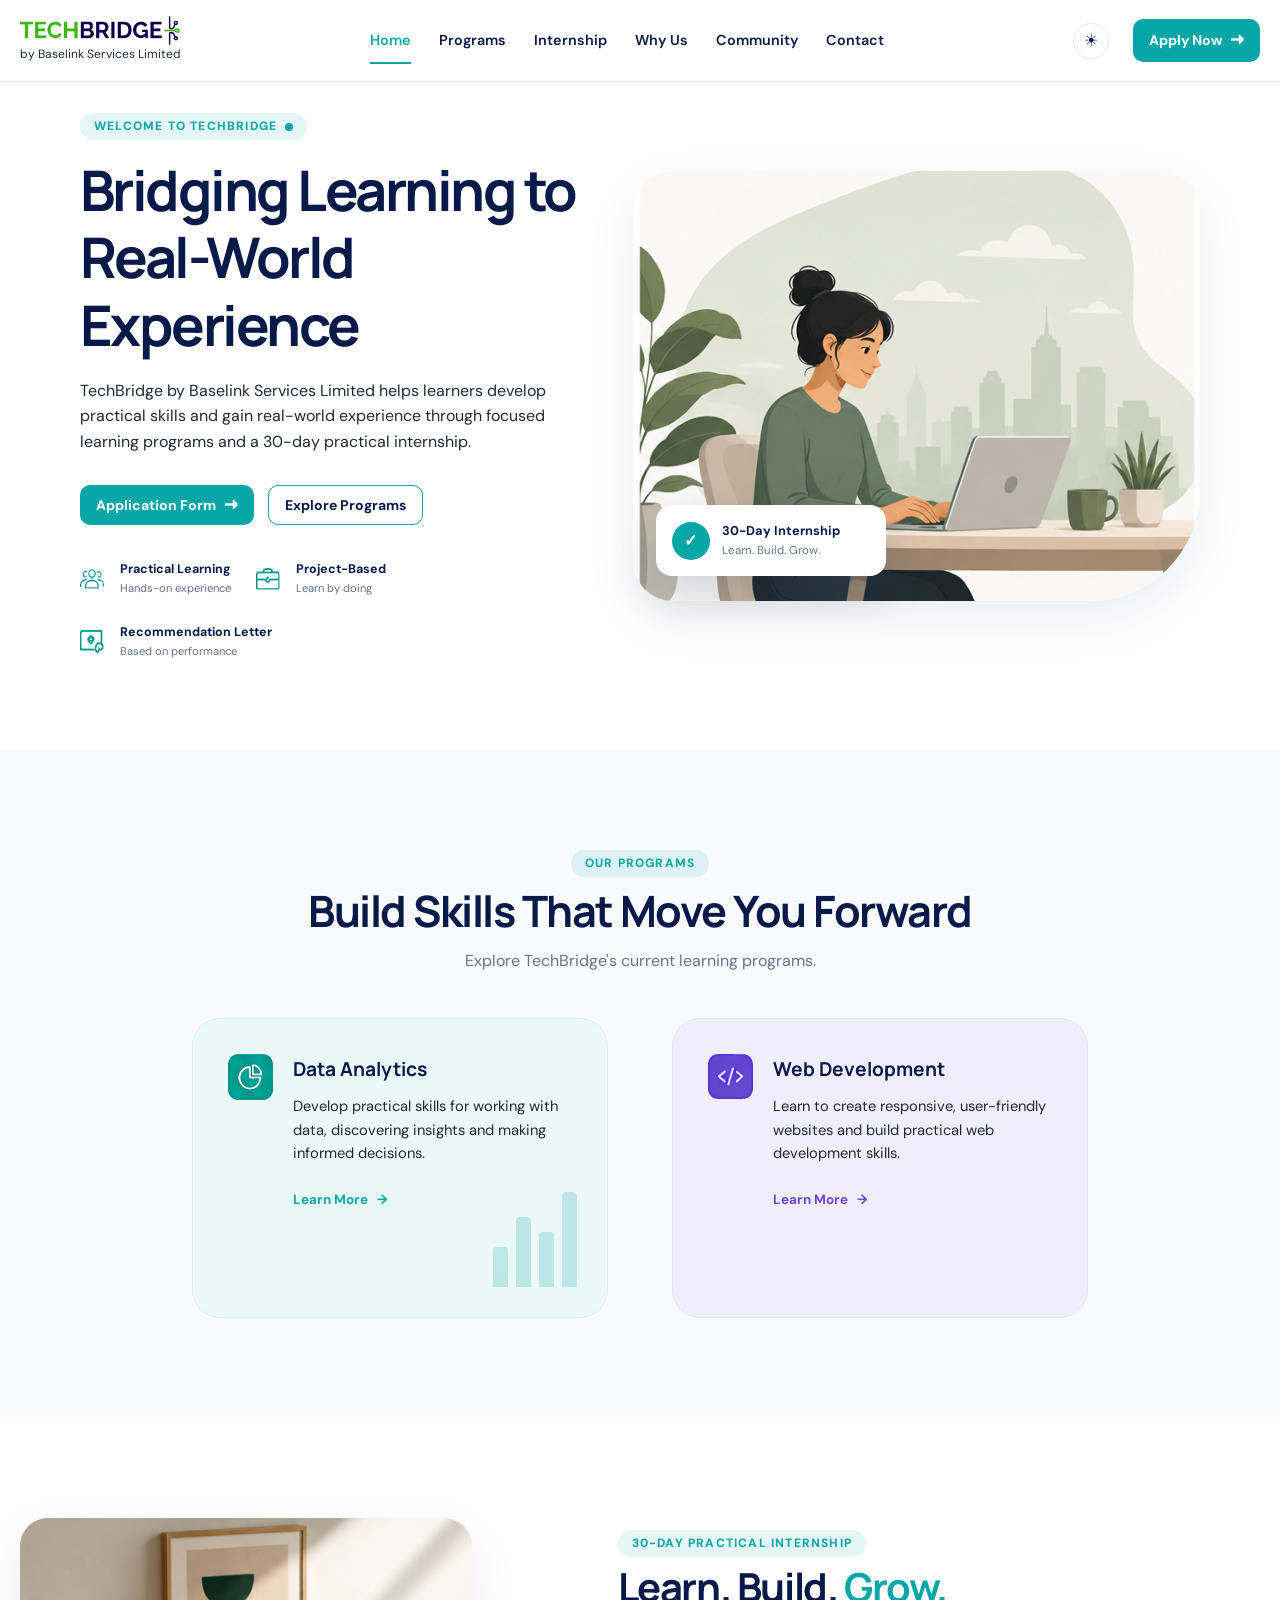
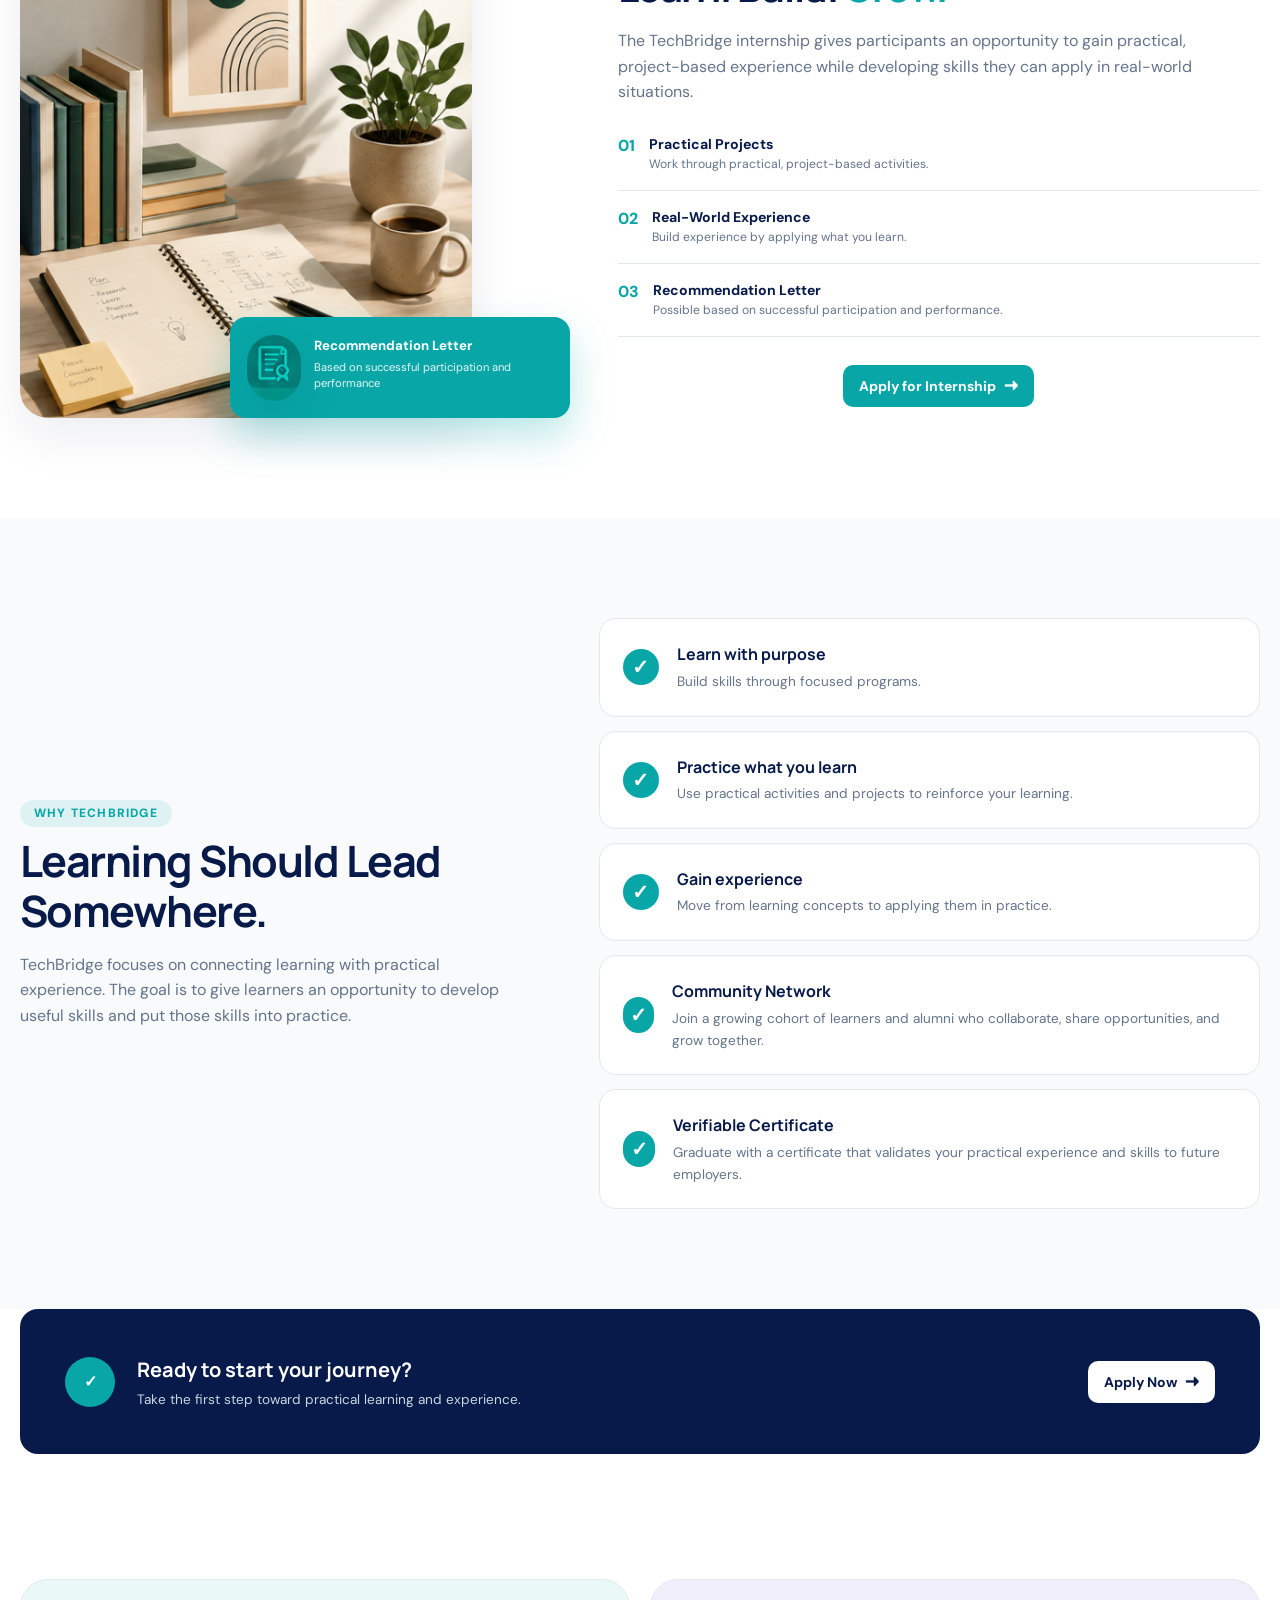
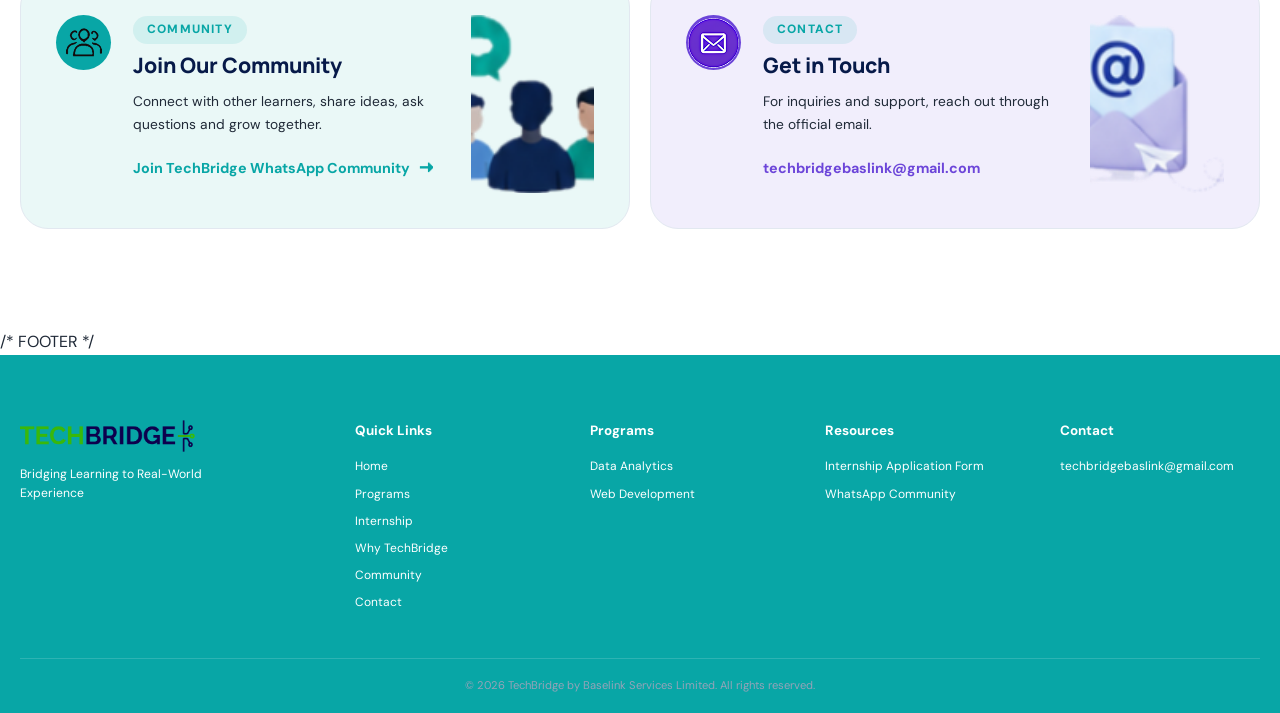
==== index.html @ 0b77ac6f "Commit files" ====
<!DOCTYPE html>
<html lang="en">
<head>
  <meta charset="UTF-8">
  <meta name="viewport" content="width=device-width, initial-scale=1.0" >
  <meta name="description" content="TechBridge - Bridging Learning to Real-World Experience">
  <title>TechBridge | Bridging Learning to Real-World Experience</title>
  <link rel="stylesheet" href="style.css">
</head>

<body>
  <div class="container">
         <!--  Header page-->
   <div class="header_container">
      <header class="header">
          <!-- Logo -->
          <a href="#home" class="brand_logo">
            <img
              src="./img/techbridge-logo.png"
              alt="TechBridge logo" class="logo"
            >
              <p>by Baselink Services Limited</p>
          </a>

          <!-- Desktop Navigation Link-->
          <nav class="desktop_nav">
            <a href="#home" class="active">
              Home
            </a>

            <a href="#programs">
              Programs
            </a>

            <a href="#internship">
              Internship
            </a>

            <a href="#why">
              Why Us
            </a>

            <a href="#community">
              Community
            </a>

            <a href="#contact">
              Contact
            </a>
          </nav>

          <!-- Actions -->
          <div class="nav_actions">
            <!-- Theme toggle -->
            <label
              for="theme_toggle"
              class="theme_switch"
              aria-label="Toggle dark mode"
            >
              <span class="sun">☀</span>
              <span class="moon">☾</span>
            </label>


            <!-- CTA BUTTON -->
            <a
      href="https://docs.google.com/forms/d/e/1FAIpQLScoEhKAAUHw0lB2lzI5oT4x_VPQNSY2XE8Hv71q0XZ7IS_3bA/viewform" 
              target="_blank" 
              rel="noopener noreferrer"
              class="cta_button"
          >
              Apply Now
              <span>&#x1F806;</span>
            </a>
          </div>

          <!-- Mobile Navigation -->
          <details class="mobile_menu">

            <summary>
              <img src="./img/menu-icon.png" alt="Menu" class="menu_icon">
            </summary>

            <nav>
              <a href="#home"> Home</a>
              <a href="#programs"> Programs </a>
              <a href="#internship"> Internship </a>
              <a href="#why">  Why Us </a>
              <a href="#community">  Community  </a>
              <a href="#contact"> Contact </a>
            </nav>
          </details>
        </div>
      </header>

    </div> 
    <main>
        <!-- Hero Section -->
      <section class="hero" id="home">
          <!-- Hero Content -->
          <div class="hero_content">
            <span class="tag">
              WELCOME TO TECHBRIDGE
              <i></i>
            </span>

            <h1> Bridging Learning to Real-World Experience</h1>

            <p class="hero_text">
              TechBridge by Baselink Services Limited helps learners
              develop practical skills and gain real-world experience
              through focused learning programs and a 30-day practical
              internship.
            </p>

            <div class="hero_buttons">
              
              <a 
                href="https://docs.google.com/forms/d/e/1FAIpQLScoEhKAAUHw0lB2lzI5oT4x_VPQNSY2XE8Hv71q0XZ7IS_3bA/viewform" target="_blank" rel="noopener noreferrer"
                class="cta_button hero_btn"
              >
                 Application Form
                <span> &#x1F806;</span>
              </a>


              <a
                href="#programs"
                class="btn_outline cta_button hero_btn"
              >
                Explore Programs
              </a>

            </div>

            <!-- Small Hero Features -->
            <div class="hero_features">
              <div class="mini_feature">
                <img src="./img/user-icon.png" alt="Users" class="feature_icon" />

                <div class="feature_content">
                  <strong>
                    Practical Learning
                  </strong>

                  <small>
                    Hands-on experience
                  </small>
                </div>

              </div>


              <div class="mini_feature">
                <img src="./img/expert-icon.png" alt="Project" class="feature_icon" />

                <div class="feature_content">
                  <strong>
                    Project-Based 
                  </strong>

                  <small>
                    Learn by doing
                  </small>
                </div>

              </div>


              <div class="mini_feature">
                <img src="./img/Recommendation-icon.png" alt="Recommendation" class="feature_icon" />

                <div class="feature_content">
                  <strong>
                    Recommendation Letter
                  </strong>

                  <small>
                    Based on performance
                  </small>
                </div>
              </div>
            </div>
          </div>


          <!-- Hero Image -->
          <div class="hero-visual">
            <img
              src="./img//Hero-illustration.png"
              alt="Learner working on a laptop"
            >

            <div class="floating-card">
              <span class="floating-icon">
                 &checkmark;
              </span>

              <div>
                <strong>
                  30-Day Internship
                </strong>

                <small>
                  Learn. Build. Grow.
                </small>
              </div>
            </div>
          </div>
      </section>

      <!-- Program Section -->
      <section
        class="programs section-light"
        id="programs"
      >
        <div class="container">
          <div class="section_heading centered">
            <span class="tag">OUR PROGRAMS</span>

            <h2> Build Skills That Move You Forward </h2>

            <p> Explore TechBridge's current learning programs. </p>
          </div>


          <div class="program_grid">
            <!-- Data Analytics -->
            <article class="program_card analytics_card">
              <div class="program_icon">
                <img src="./img/data-analytics-icon.png" alt="Data Analytics" >
              </div>

              <div class="program_content">
                <h3>Data Analytics </h3>

                <p>
                  Develop practical skills for working with data,
                  discovering insights and making informed decisions.
                </p>

                <a
                  href="#internship"
                  class="text_link"
                >
                  Learn More
                  <span>→</span>
                </a>
              </div>


              <div
                class="card_decoration bars"
                aria-hidden="true"
              >
                <span></span>
                <span></span>
                <span></span>
                <span></span>
              </div>

            </article>


            <!-- Web Development -->
            <article class="program_card web_card">

              <div class="program_icon">
                <img src="./img/web-developement-icon.png" alt="Web Developer" >
              </div>


              <div class="program_content">
                <h3> Web Development </h3>

                <p>
                  Learn to create responsive, user-friendly websites
                  and build practical web development skills.
                </p>

                <a
                  href="#internship"
                  class="text_link"
                >
                  Learn More
                  <span>→</span>
                </a>
              </div>
            </article>
          </div>
        </div>
      </section>

      <!-- Internship Section -->
      <section
        class="internship section"
        id="internship"
      >

        <div class="container internship_grid">

          <!-- Image -->
          <div class="internship_image">

            <img
              src="./img/Internship-img.png"
              alt="Learner studying and planning at a desk"
            >

            <!-- Recommendation Letter -->
            <div class="recommendation-badge">
              <div class="badge_icon">
                <img src="./img/recommendation-iimg.png" alt="icon" />
              </div>

              <div>
                <strong> Recommendation Letter </strong>

                <small>Based on successful participation and performance </small>
              </div>
            </div>
          </div>


          <!-- Content -->
          <div class="internship-content">
            <span class="tag">
              30-DAY PRACTICAL INTERNSHIP
            </span>

            <h2>
              Learn. Build.
              <span>Grow.</span>
            </h2>

            <p>
              The TechBridge internship gives participants an
              opportunity to gain practical, project-based experience
              while developing skills they can apply in real-world
              situations.
            </p>


            <!-- Benefits -->
            <div class="benefits">

              <div class="benefit">
                <span> 01</span>

                <div>
                  <strong> Practical Projects </strong>

                  <small>  Work through practical, project-based activities.</small>
                </div>
              </div>

              <div class="benefit">
                <span> 02</span>
                <div>
                  <strong> Real-World Experience</strong>
                  <small>Build experience by applying what you learn.</small>
                </div>
              </div>

              <div class="benefit">
                <span> 03</span>

                <div>
                  <strong> Recommendation Letter</strong>

                  <small>Possible based on successful participation and performance.</small>
                </div>
              </div>
            </div>

            <div class="internship_actions">
              <a
                href="https://docs.google.com/forms/d/e/1FAIpQLScoEhKAAUHw0lB2lzI5oT4x_VPQNSY2XE8Hv71q0XZ7IS_3bA/viewform" target="_blank" rel="noopener noreferrer"
                class="cta_button"
              >
                Apply for Internship
                <span>&#x1F806;</span>
              </a>
            </div>

          </div>

        </div>

      </section>

    <!--  WHY TECHBRIDGE -->
      <section
        class="why section-light"
        id="why"
      >
        <div class="container why_grid">
          <div>
            <span class="tag"> WHY TECHBRIDGE</span>

            <h2>  Learning Should Lead Somewhere.</h2>

            <p>
              TechBridge focuses on connecting learning with practical
              experience. The goal is to give learners an opportunity
              to develop useful skills and put those skills into practice.
            </p>
          </div>


          <div class="why_points">

            <div class="why_point">
              <span> &checkmark; </span>

              <div>
                <h3>   Learn with purpose</h3>
                <p> Build skills through focused programs. </p>
              </div>
            </div>

            <div class="why_point">
              <span> &checkmark; </span>
              <div>
                <h3> Practice what you learn </h3>
                <p> Use practical activities and projects to reinforce your learning. </p>
              </div>
            </div>

            <div class="why_point">
             <span> &checkmark; </span>
              <div>
                <h3> Gain experience</h3>
                <p> Move from learning concepts to applying them in practice. </p>
              </div>
            </div>

            <div class="why_point">
              <span> &checkmark; </span>
              <div>
                <h3> Community Network</h3>
                <p> Join a growing cohort of learners and alumni who collaborate, share opportunities, and grow together. </p>
              </div>
            </div>

            <div class="why_point">
              <span> &checkmark; </span>
              <div>
                <h3> Verifiable Certificate</h3>
                <p> Graduate with a certificate that validates your practical experience and skills to future employers. </p>
              </div>
            </div>
          </div>
        </div>
      </section>


          <!--  APPLICATION CTA -->
      <section class="cta_section">
        <div class="container cta_box">
          <div class="cta_icon"> &checkmark; </div>

          <div class="cta_copy">
            <h2> Ready to start your journey? </h2>

            <p> Take the first step toward practical learning  and experience. </p>
          </div>

          <a
            href="https://docs.google.com/forms/d/e/1FAIpQLScoEhKAAUHw0lB2lzI5oT4x_VPQNSY2XE8Hv71q0XZ7IS_3bA/viewform" target="_blank" rel="noopener noreferrer"
            class="btn_white cta_button"
          >
            Apply Now
            <span>&#x1F806;</span>
          </a>
        </div>
      </section>



     <!--  COMMUNITY + CONTACT -->

      <section
        class="contact_section section"
        id="community"
      >
        <div class="container contact_grid">
          <!-- Community -->
          <article class="info_card community_card">

            <div class="info_icon"> 
              <img src="./img//user-icon.png" alt="User">
            </div>

            <div>
              <span class="tag">  COMMUNITY</span>

              <h2> Join Our Community</h2>

              <p> Connect with other learners, share ideas, ask questions and grow together.  </p>

              <a
                href="https://chat.whatsapp.com/FqpBvYS4oaK32cXDxc8JIS?utm_source=chatgpt.com"
                target="_blank" rel="noopener noreferrer" 
                class="text_link"
              >
                Join TechBridge WhatsApp Community
                <span>&#x1F806;</span>
              </a>
            </div>

            <img src="./img/contact-illustration.png" alt="Illustration">
          </article>


          <!-- Contact -->
          <article
            class="info_card email_card"
            id="contact"
          >
            <div class="info_icon">
              <img src="./img/mail-icon.png" alt="Mail">
            </div>

            <div>
              <span class="tag">  CONTACT </span>

              <h2>Get in Touch</h2>

              <p> For inquiries and support, reach out through the official email. </p>

              <a
                href="mailto:techbridgebaslink@gmail.com"
                class="email_link"
              >
                techbridgebaslink@gmail.com
              </a>
            </div>

           <img src="./img/email-illustration.png" alt="Illustration">
          </article>
        </div>
      </section>
    </main>


    
       /*  FOOTER */
   

    <footer class="footer">

      <div class="container footer-grid">

        <!-- Brand -->
        <div class="footer-brand">
          <img
            src=".//img//techbridge-logo.png"
            alt="TechBridge logo"
          >

          <p>  Bridging Learning to Real-World Experience</p>

        </div>

        <!-- Quick Links -->
        <div class="footer-column">

          <h3>  Quick Links </h3>

          <a href="#home"> Home </a>
          <a href="#programs">  Programs </a>
          <a href="#internship">  Internship </a>
          <a href="#why"> Why TechBridge</a>
          <a href="#community">   Community </a>
          <a href="#contact"> Contact </a>
        </div>


        <!-- Programs -->
        <div class="footer-column">
          <h3>  Programs</h3>
          <a href="#programs">  Data Analytics</a>
          <a href="#programs">  Web Development  </a>
        </div>


        <!-- Resources -->
        <div class="footer-column">
          <h3> Resources </h3>

         
          <a 
            href="https://docs.google.com/forms/d/e/1FAIpQLScoEhKAAUHw0lB2lzI5oT4x_VPQNSY2XE8Hv71q0XZ7IS_3bA/viewform" target="_blank" rel="noopener noreferrer"
          >
            Internship Application Form
          </a>

          <a 
            href="https://chat.whatsapp.com/FqpBvYS4oaK32cXDxc8JIS?utm_source=chatgpt.com" target="_blank" rel="noopener noreferrer"
          >
            WhatsApp Community
          </a>

        </div>


        <!-- Contact -->
        <div class="footer-column">
          <h3>Contact </h3>

          <a href="mailto:techbridgebaslink@gmail.com">  techbridgebaslink@gmail.com</a>
        </div>

      </div>

      <div class="container footer-bottom">
        <p>
          © 2026 TechBridge by Baselink Services Limited.
          All rights reserved.
        </p>
      </div>
    </footer>
  </div>

</body>
</html>
---- style.css ----
@import url(
  'https://fonts.googleapis.com/css2?family=DM+Sans:wght@400;500;600;700&family=Manrope:wght@600;700;800&display=swap'
);

/* LIGHT MODE VARIABLES */
:root {

  /* Brand */
  --primary: #08A6A6;
  --primary-hover: #078F8F;
  --secondary: #6C45D9;


  /* Background */
  --bg: #FFFFFF;
  --bg-soft: #F8FAFC;

  --surface: #FFFFFF;
  --surface-2: #F1F5F9;


  /* Text */
  --text: #071A49;
  --text-2: #1F2937;
  --muted: #64748B;


  /* Border */
  --border: #E2E8F0;


  /* Program cards */
  --data-bg: #EAF8F7;
  --web-bg: #F1EEFC;


  /* Dark sections */
  --dark: #071A49;
  --dark-2: #020B21;


  /* Other */
  --white: #FFFFFF;

  --shadow:
    0 18px 50px rgba(7, 26, 73, 0.08);

  --radius-lg: 28px;
  --radius-md: 18px;
  --radius-sm: 10px;

  --container: 85rem;

  --transition: 220ms ease-in-out;
}


/* DARK MODE VARIABLES */
#theme-toggle:checked ~ .container {
  --bg: #06122F;
  --bg-soft: #081A3D;

  --surface: #0D234B;
  --surface-2: #122C5A;


  --text: #F8FAFC;
  --text-2: #CBD5E1;
  --muted: #94A3B8;


  --border: #1E3A5F;


  --data-bg: #0B3538;
  --web-bg: #2A2148;


  --dark: #020B21;
  --dark-2: #010718;


  --shadow:
    0 18px 50px rgba(0, 0, 0, 0.25);
}



/* General Style */
* {
  box-sizing: border-box;
  margin: 0;
  padding: 0;
}

html {
  scroll-behavior: smooth;
}

body {
  font-family: 'DM Sans', sans-serif;
  background: var(--bg);
  color: var(--text-2);
  line-height: 1.6;
  overflow-x: hidden;
}


a {
  color: inherit;
  text-decoration: none;
}


img {
  display: block;
  max-width: 100%;
  height: auto;
  object-fit: cover;
}


.theme-toggle {
  position: absolute;
  opacity: 0;
  pointer-events: none;
}

.container {
  width: min(100% - 40px, var(--container));
  margin-inline: auto;
}

.section {
    padding: 6.25rem 0;
}


.section-light {
    padding: 6.25rem 0;
    background: var(--bg-soft);
}


/* Header Style */
.header_container {
  width: 100%;
  position: fixed;
  top: 0;
  left: 0;
  background: var(--bg);
  z-index: 1000;
    border-bottom: 1px solid var(--border);
}

.header {
    display: flex;
    align-items: center;
    justify-content: space-between; 
    width: min(100% - 40px, var(--container));
    margin: 0 auto;
}

.brand_logo {
  flex-shrink: 0;
}

.brand_logo p {
    color: var(--color-text-secondary);
    font-size: 0.75rem;
}

.brand_logo img {
  width: 160px;
  height: auto;
}

/* Navigation Style */
.desktop_nav {
  display: flex;
  align-items: center;
  justify-content: center;
  gap: 1.75rem;
}

.desktop_nav a {
  position: relative;
  color: var(--text);
  font-size: 0.9rem;
  font-weight: 600;
  padding: 29px 0;
  transition: color var(--transition);
}

.desktop_nav a:hover,
.desktop_nav a.active {
  color: var(--primary);
}

.desktop_nav a.active::after {
  content: '';
  position: absolute;
  bottom: 17px;
  left: 0;
  width: 100%;
  height: 2px;
  background: var(--primary);
}

/* CTA Style */
.nav_actions {
  display: flex;
  align-items: center;
  gap: 1.5rem;
}

.theme_switch {
  width: 2.25rem;
  height: 2.25rem;
  border: 1px solid var(--border);
  border-radius: 50%;
  display: grid;
  place-items: center;
  cursor: pointer;
  color: var(--text);
  background: var(--surface);
  transition: all var(--transition);
}

.theme_switch:hover {
  border-color: var(--primary);
  color: var(--primary);
}

.theme_switch .moon {
  display: none;
}

#theme_toggle:checked ~ .container
.theme_switch .sun {
  display: none;
}

#theme_toggle:checked ~ .container
.theme_switch .moon {
  display: inline;
}

/* CTA Button Style */
.cta_button {
    background: var(--primary);
    color: var(--white);
    padding: 0.625rem 1rem;  
    border-radius: var(--radius-sm);
    font-weight: 700;
    font-size: 0.875rem;
    text-decoration: none;
    display: inline-flex;
    align-items: center;
    gap: 0.5rem;
    transition: background-color var(--transition);
}

.cta_button:hover {
    background-color: var(--primary-hover);
}


/* Mobile Navigation style */

.mobile_menu {
  display: none;
  margin-left: auto;
}

.mobile_menu summary {
  list-style: none;
  cursor: pointer;
}

.mobile_menu summary::-webkit-details-marker {
  display: none;
}

.mobile_menu nav {
  position: absolute;
  right: 0;
  top: 4.25rem;
  width:80%;
  padding: 0.875rem;
  text-align: center;
  border: 1px solid var(--border);
  border-radius: 0.875rem;
  background: var(--surface);
  box-shadow: var(--shadow);
}

.mobile_menu nav a {
  display: block;
  padding: 0.325rem;
  color: var(--text);
  font-weight: 600;
  border-radius: var(--radius-sm);
}

.mobile_menu nav a:hover {
  background: var(--bg-soft);
  color: var(--primary);
}


/* Hero Page Style */
.hero {
  position: relative;
  overflow: hidden;
  padding: 7rem 5rem 5.5rem;
  background: var(--bg);
  display: grid;
  grid-template-columns: 0.95fr 1.05fr;
  align-items: center;
  gap: 40px;
}


.tag {
  display: inline-flex;
  align-items: center;
  gap: 0.5rem;
  color: var(--primary);
  font-size: 0.75rem;
  font-weight: 800;
  letter-spacing: 0.1em;
  background-color:rgba(8, 166, 166, 0.104);
  color: var(--primary);
  padding: 0.25rem 0.875rem;
  border-radius: var(--radius-lg);
}

.tag i {
  width: 0.5rem;
  height: 0.5rem;
  border-radius: 50%;
  background: var(--primary);
}

.hero h1 {
  max-width: 40rem;
  margin: 1rem 0 1.25rem;
  font-family: 'Manrope', sans-serif;
  color: var(--text);
  font-size: 3.5rem;
  line-height: 1.2;
  letter-spacing: -0.045em;
}

.hero_text {
  max-width: 35.75rem;
  color: var(--text-2);
  font-size: 1rem;
}

.hero_buttons {
  display: flex;
  flex-wrap: wrap;
  gap: 0.875rem;
  margin-top: 1.875rem;
}

.hero_btn {
   padding: 0.5rem 1rem;  
}

.btn_outline {
  background: transparent;
  color: var(--text);
  border: 1.6px solid var(--primary);
  transition: all var(--transition);
}


.btn_outline:hover {
  background: var(--primary);
  color: #FFFFFF;
}


/* Hero mini features */
.hero_features {
  display: flex;
  flex-wrap: wrap;
  gap: 25px;
  margin-top: 35px;
}

.mini_feature {
  display: flex;
  align-items: center;
  gap: 1rem;
}

.feature_content {
  display: flex;
  flex-direction: column;
}

.feature_icon {
  width: 24px;
}

.mini_feature strong {
  color: var(--text);
  font-size: 0.78rem;

}

.mini_feature small {
  color: var(--muted);
  font-size: 0.7rem;
}


.hero-visual {
  position: relative;
  min-height: 500px;
  display: grid;
  place-items: center;
}


.hero-visual > img {
  position: relative;
  z-index: 2;
  width: min(100%, 590px);
  height: 430px;
  object-fit: cover;
  object-position: center;
  border-radius: 40px 40px 110px 40px;
  box-shadow: var(--shadow);
}


.floating-card {
  position: absolute;
  z-index: 3;
  left: 4%;
  bottom: 12%;
  display: flex;
  align-items: center;
  gap: 0.75rem;
  width: 230px;
  padding: 1rem;
  border-radius: 1rem;
  background: var(--surface);
  box-shadow: 0 18px 45px rgba(7, 26, 73, 0.16);
}


.floating-icon {
  width: 38px;
  height: 38px;
  border-radius: 50%;
  display: grid;
  place-items: center;
  background: var(--primary);
  color: white;
  font-weight: 800;
}


.floating-card strong,
.floating-card small {
  display: block;
}


.floating-card strong {
  color: var(--text);
  font-size: 0.8rem;
}


.floating-card small {
  color: var(--muted);
  font-size: 0.72rem;
}

/* Sections Style */
.section_heading {
  margin-bottom: 45px;
}

.centered {
  text-align: center;
}

.section_heading h2,
.why h2 {
  margin-top: 9px;
  font-family: 'Manrope', sans-serif;
  color: var(--text);
  font-size: clamp(2rem, 4vw, 2.7rem);
  line-height: 1.15;
  letter-spacing: -0.035em;
}

.section_heading p {
  max-width: 560px;
  margin: 0.75rem auto 0;
  color: var(--muted);
}


/* Program section style */
.program_grid {
  display: grid;
  grid-template-columns: repeat(2, 1fr);
  gap: 4rem;
  max-width: 56rem;
  margin: 0 auto;
}


.program_card {
  position: relative;
  min-height: 300px;
  overflow: hidden;
  display: flex;
  gap: 1.25rem;
  padding: 2.2rem;
  border-radius: var(--radius-lg);
  border: 1px solid var(--border);
  transition:
    transform var(--transition),
    box-shadow var(--transition);
}

.program_card:hover {
  transform: translateY(-5px);
  box-shadow: var(--shadow);
}

.analytics_card {
  background: var(--data-bg);
}

.web_card {
  background: var(--web-bg);
}

.program_icon img{
  width: 60px;
  height: fit-content;
}

.program_content {
  position: relative;
  z-index: 2;
}

.program_content h3 {
  color: var(--text);
  font-family: 'Manrope', sans-serif;
  font-size: 1.2rem;
  font-weight: 700;
}

.program_content p {
  max-width: 370px;
  margin: 0.625rem 0 1.25rem;
  color: var(--text-2);
  font-size: 0.92rem;
}

/* Text links */
.text_link {
  color: var(--primary);
  font-weight: 700;
  font-size: 0.84rem;
}

.web_card .text_link {
  color: var(--secondary);
}

.text_link span {
  margin-left: 6px;
  transition: margin var(--transition);
}

.text_link:hover span {
  margin-left: 0.625rem;
}


.card_decoration {
  position: absolute;
  right: 1.875rem;
  bottom: 1.875rem;
  display: flex;
  align-items: end;
  gap: 0.5rem;
  opacity: 0.2;
}


.card_decoration span {
  width: 15px;
  border-radius: 4px 4px 0 0;
  background: var(--primary);
}

.card_decoration span:nth-child(1) {
  height: 40px;
}

.card_decoration span:nth-child(2) {
  height: 70px;
}

.card_decoration span:nth-child(3) {
  height: 55px;
}

.card_decoration span:nth-child(4) {
  height: 95px;
}

/* INTERNSHIP SECTION STYLE */
.internship_grid {
  display: grid;
  grid-template-columns: 0.9fr 1.1fr;
  align-items: center;
  gap: 4.5rem;
}

.internship_image {
  position: relative;
}


.internship_image img {
  width: 86%;
  height: 500px;
  object-fit: cover;
  border-radius: var(--radius-lg);
  box-shadow: var(--shadow);
}


/* Recommendation badge */

.recommendation-badge {
  position: absolute;
  right: -1.5rem;
  bottom: 0;
  width:  min(340px, 90%);
  display: flex;
  gap: 0.8rem;
  padding: 1.1rem;
  border-radius: 1rem;
  background: var(--primary);
  color: white;
  box-shadow:0 18px 40px rgba(8, 166, 166, 0.28);
}


.badge_icon img{
  width: 60px;
  height: auto;
}


.recommendation-badge strong,
.recommendation-badge small {
  display: block;
}


.recommendation-badge strong {
  font-size: 0.83rem;
}


.recommendation-badge small {
  margin-top: 3px;
  font-size: 0.7rem;
  line-height: 1.45;
  opacity: 0.9;
}


/* Internship content */

.internship-content h2 {
  margin-top: 0.5rem;
  font-family: 'Manrope', sans-serif;
  color: var(--text);
  font-size:2.5rem;
  line-height: 1.12;
  letter-spacing: -0.035em;
}

.internship-content h2 span {
  color: var(--primary);
}


.internship-content  p {
  max-width: 610px;
  margin: 18px 0 28px;
  color: var(--muted);
}


/* Benefits */
.benefits {
  display: grid;
  gap: 15px;
}

.benefit {
  display: flex;
  gap: 14px;
  padding-bottom: 15px;
  border-bottom: 1px solid var(--border);
}

.benefit span {
  color: var(--primary);
  font-size: 1rem;
  font-weight: 800;
}

.benefit strong,
.benefit small {
  display: block;
}

.benefit strong {
  color: var(--text);
  font-size: 0.88rem;
}

.benefit small {
  color: var(--muted);
  font-size: 0.76rem;
}

.internship_actions {
  display: flex;
  flex-wrap: wrap;
  justify-content: center;
  gap: 22px;
  margin-top: 28px;
}



   /* WHY TECHBRIDGE STYLE */

.why_grid {
  display: grid;
  grid-template-columns: 0.85fr 1.15fr;
  gap: 5.625rem;
  align-items: center;
}

.why h2 {
  margin-bottom: 1rem;
}

.why  .container 
div:first-child p {
  max-width: 530px;
  color: var(--muted);
}

.why_points {
  display: grid;
  gap: 14px;
}

.why_point {
  display: flex;
  align-items: center;
  gap: 18px;
  padding: 23px;
  border: 1px solid var(--border);
  border-radius: 17px;
  background: var(--surface);
}

.why_point  span {
  background-color: var(--primary);
  color: var(--white);
  font-weight: 800;
  font-size: 1.25rem;
  height: 2.25rem;
  width: 2.25rem;
  display: flex;
  align-items: center;
  justify-content: center;
  border-radius:var(--radius-lg);
}

.why_point h3 {
  color: var(--text);
  font-family: 'Manrope', sans-serif;
  font-size: 1rem;
}

.why_point p {
  margin-top: 3px;
  color: var(--muted);
  font-size: 0.85rem;
}



/*  APPLICATION  CTA */
.cta_section {
  padding:
    0 0 25px;
}

.cta_box {
  position: relative;
  overflow: hidden;
  min-height: 145px;
  display: flex;
  align-items: center;
  gap: 22px;
  padding: 30px 45px;
  border-radius: 18px;
  background: var(--dark);
  color: var(--white);
}

.cta_icon {
  flex:  0 0 50px;
  width: 50px;
  height: 50px;
  display: grid;
  place-items: center;
  border-radius: 50%;
  background: var(--primary);
  font-weight: 800;
}

.cta_copy {
  flex: 1;
}

.cta_copy h2 {
  color: white;
  font-family: 'Manrope', sans-serif;
  font-size: 1.25rem;
}


.cta_copy p {
  margin-top: 3px;
  color: #CBD5E1;
  font-size: 0.85rem;
}

 .btn_white {
  background: #FFFFFF ;
  color: var(--dark);
}

.btn_white:hover {
  background-color: var(--bg-soft);
}



/*    COMMUNITY + CONTACT style */

.contact_grid {
  display: grid;
  grid-template-columns: repeat(2, 1fr);
  gap: 20px;
}

.info_card {
  min-height: 250px;
  display: flex;
  gap: 22px;
  padding: 35px;
  border-radius: var(--radius-lg);
  border: 1px solid var(--border);
}

.community_card {
  background: var(--data-bg);
}

.email_card {
  background: var(--web-bg);
}

.info_icon {
  flex: 0 0 55px;
  width: 55px;
  height: 55px;
  display: grid;
  place-items: center;
  border-radius: 50%;
  background: var(--primary);
  font-size: 1.25rem;
}

.community_card  .info_icon img {
  filter: invert(70%) brightness(10%);
}

.email_card .info_icon {
  background: var(--secondary);
}

.info_card h2 {
  margin-top: 4px;
  font-family: 'Manrope', sans-serif;
  color: var(--text);
  font-size: 1.325rem;
  font-weight: 800;
}

.info_card p {
  max-width: 430px;
  margin: 9px 0 20px;
  color: var(--text-2);
  font-size: 0.86rem;
}
.info_card .text_link {
  font-size: 0.895rem;
}

.email_link {
  color: var(--secondary);
  font-weight: 700;
  font-size: 0.895rem;
  word-break: break-word;
}



  /*  FOOTER */
.footer {
  padding-top: 65px;
  background: var(--primary);
  color: var(--white);
}

.footer-grid {
  display: grid;
  grid-template-columns: 1.5fr repeat(4, 1fr);
  gap: 35px;
  padding-bottom: 45px;
}


.footer-brand img {
  width: 175px;
  margin-bottom: 13px;
}

.footer-brand p {
  max-width: 230px;
  font-size: 0.76rem;
}

.footer-column {
  display: flex;
  flex-direction: column;
  align-items: flex-start;
  gap: 8px;
}

.footer-column h3 {
  margin-bottom: 8px;
  font-size: 0.84rem;
}

.footer-column a {
  font-size: 0.75rem;
  transition:  color var(--transition);
}


.footer-column a:hover {
  color: var(--text-2);
}

.footer-bottom {
  padding: 18px 0;
  border-top:
    1px solid
    rgba(255, 255, 255, 0.15);
  text-align: center;
}

.footer-bottom p {
  color: #94A3B8;
  font-size: 0.7rem;
}


/* Tablet view */
@media (max-width: 1050px) {
  .desktop-nav {
    gap: 16px;
  }


  .desktop-nav a {
    font-size: 0.82rem;
  }

  .hero-grid {

    grid-template-columns:
      1fr 1fr;
    gap: 20px;
  }


  .hero h1 {
    font-size: clamp(
        2.6rem,
        5vw,
        3.6rem
      );
  }


  .hero-visual > img {
    height: 390px;
  }


  .internship-grid {
    gap: 45px;
  }


  .footer-grid {
    grid-template-columns:
      1.4fr repeat(2, 1fr);
  }
}



  /*  MOBILE / SMALL TABLET */

@media (max-width: 800px) {

  .container {
    width:
      min(
        100% - 30px,
        var(--container)
      );
  }


  /* Hide desktop navigation */
  .desktop-nav,
  .nav-actions .nav-apply {
    display: none;
  }


  .mobile-menu {
    display: block;
  }


  .nav-actions {
    margin-left: auto;
  }


  .nav {
    min-height: 70px;
  }


  .brand img {
    width: 150px;
  }


  /* Hero */

  .hero {
    padding:
      55px 0 65px;
  }


  .hero-grid,
  .internship-grid,
  .why-grid {
    grid-template-columns: 1fr;
  }


  .hero-content {
    text-align: center;
  }


  .hero-text {
    margin-inline: auto;
  }


  .hero-buttons,
  .hero-features {
    justify-content: center;
  }


  .hero-visual {
    min-height: 400px;
    margin-top: 10px;
  }


  .hero-visual > img {
    width: 92%;
    height: 350px;
  }


  .floating-card {
    left: 3%;
    bottom: 5%;
  }


  /* Cards */

  .program-grid,
  .contact-grid {
    grid-template-columns: 1fr;
  }


  /* Internship */
  .internship-grid {
    gap: 45px;
  }


  .internship-image {
    max-width: 650px;
    margin-inline: auto;
    width: 100%;
  }


  .internship-image  img {
    height: 430px;
  }


  /* Why */
  .why-grid {
    gap: 45px;
  }

  /* CTA */
  .cta-box {
    padding: 28px;
    flex-wrap: wrap;
  }


  .cta-copy {
    flex-basis:
      calc(100% - 75px);
  }


  .cta-box .btn {
    margin-left: 72px;
  }

  .paper-plane {
    display: none;
  }

  /* Footer */
  .footer-grid {
    grid-template-columns: repeat(2, 1fr);
  }

  .footer-brand {
    grid-column:1 / -1;
  }

}



   /* SMALL PHONES */
@media (max-width: 520px) {
  .section,
  .section-light {
    padding: 70px 0;
  }


  .hero h1 {
    font-size: 2.45rem;
  }


  .hero-buttons {
    flex-direction: column;
  }


  .hero-buttons .btn {
    width: 100%;
  }


  .hero-features {
    align-items: flex-start;
    flex-direction: column;
    width: fit-content;
    margin-inline: auto;
    text-align: left;
  }


  .hero-visual {
    min-height: 330px;
  }


  .hero-visual > img {
    height: 300px;
    border-radius: 28px;

  }


  .floating-card {
    width: 205px;
    left: 0;
    bottom: 0;
  }

  /* Program cards */
  .program-card,
  .info-card {
    padding: 25px;
    flex-direction: column;
  }


  .program-card {
    min-height: 0;
  }


  .code-decoration {
    font-size: 4rem;
  }


  /* Internship */
  .internship-image > img {
    height: 350px;
  }

  .recommendation-badge {
    right: 10px;
    bottom: 15px;
    width:
      calc(100% - 20px);
  }


  .internship-actions {
    align-items: flex-start;
    flex-direction: column;
  }

  .internship-actions .btn {
    width: 100%;
  }


  /* CTA */
  .cta-box {
    align-items: flex-start;
    flex-direction: column;
  }


  .cta-copy {
    flex-basis: auto;
  }


  .cta-box .btn {
    margin-left: 0;
    width: 100%;
  }

  /* Footer */
  .footer-grid {
    grid-template-columns: 1fr;
  }

  .footer-brand {
    grid-column: auto;
  }
}



  /*  REDUCED MOTION */
@media (prefers-reduced-motion: reduce) {
  html {
    scroll-behavior: auto;
  }

  * {
    transition: none !important;
  }
}
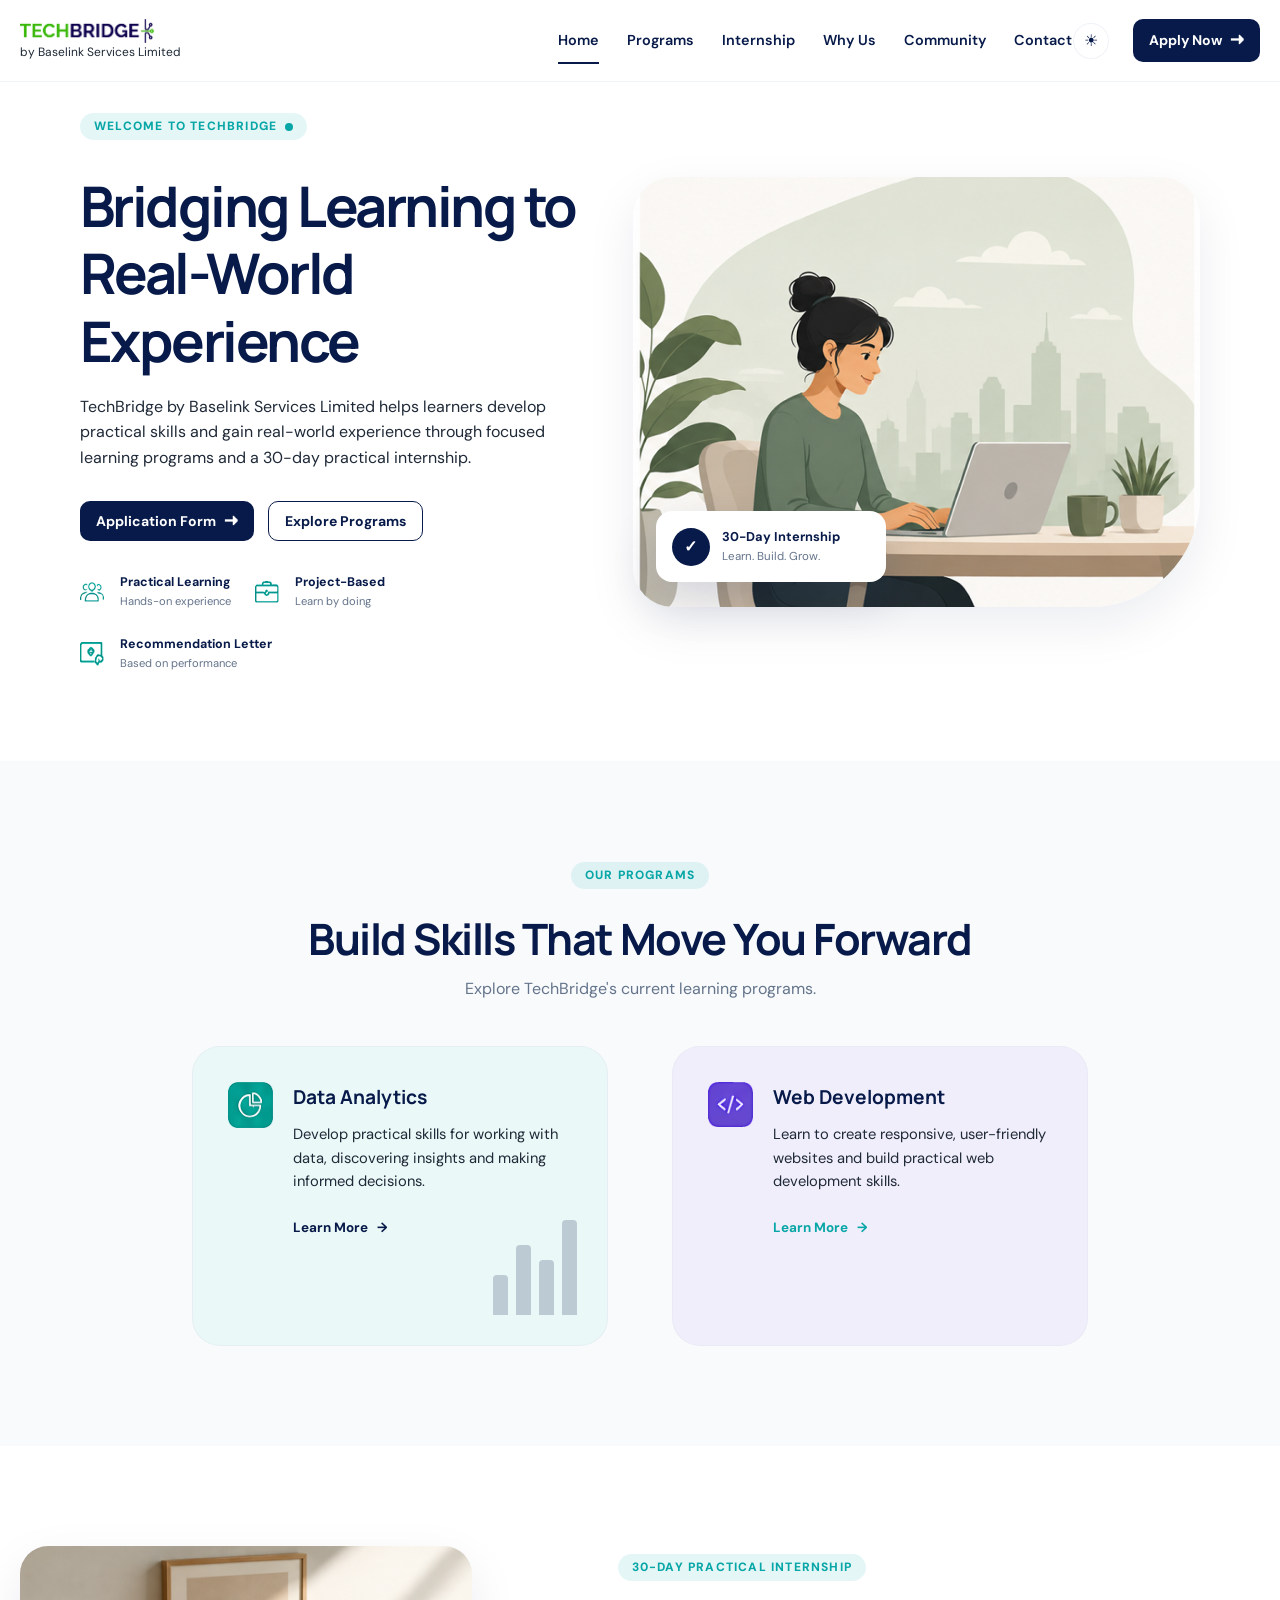
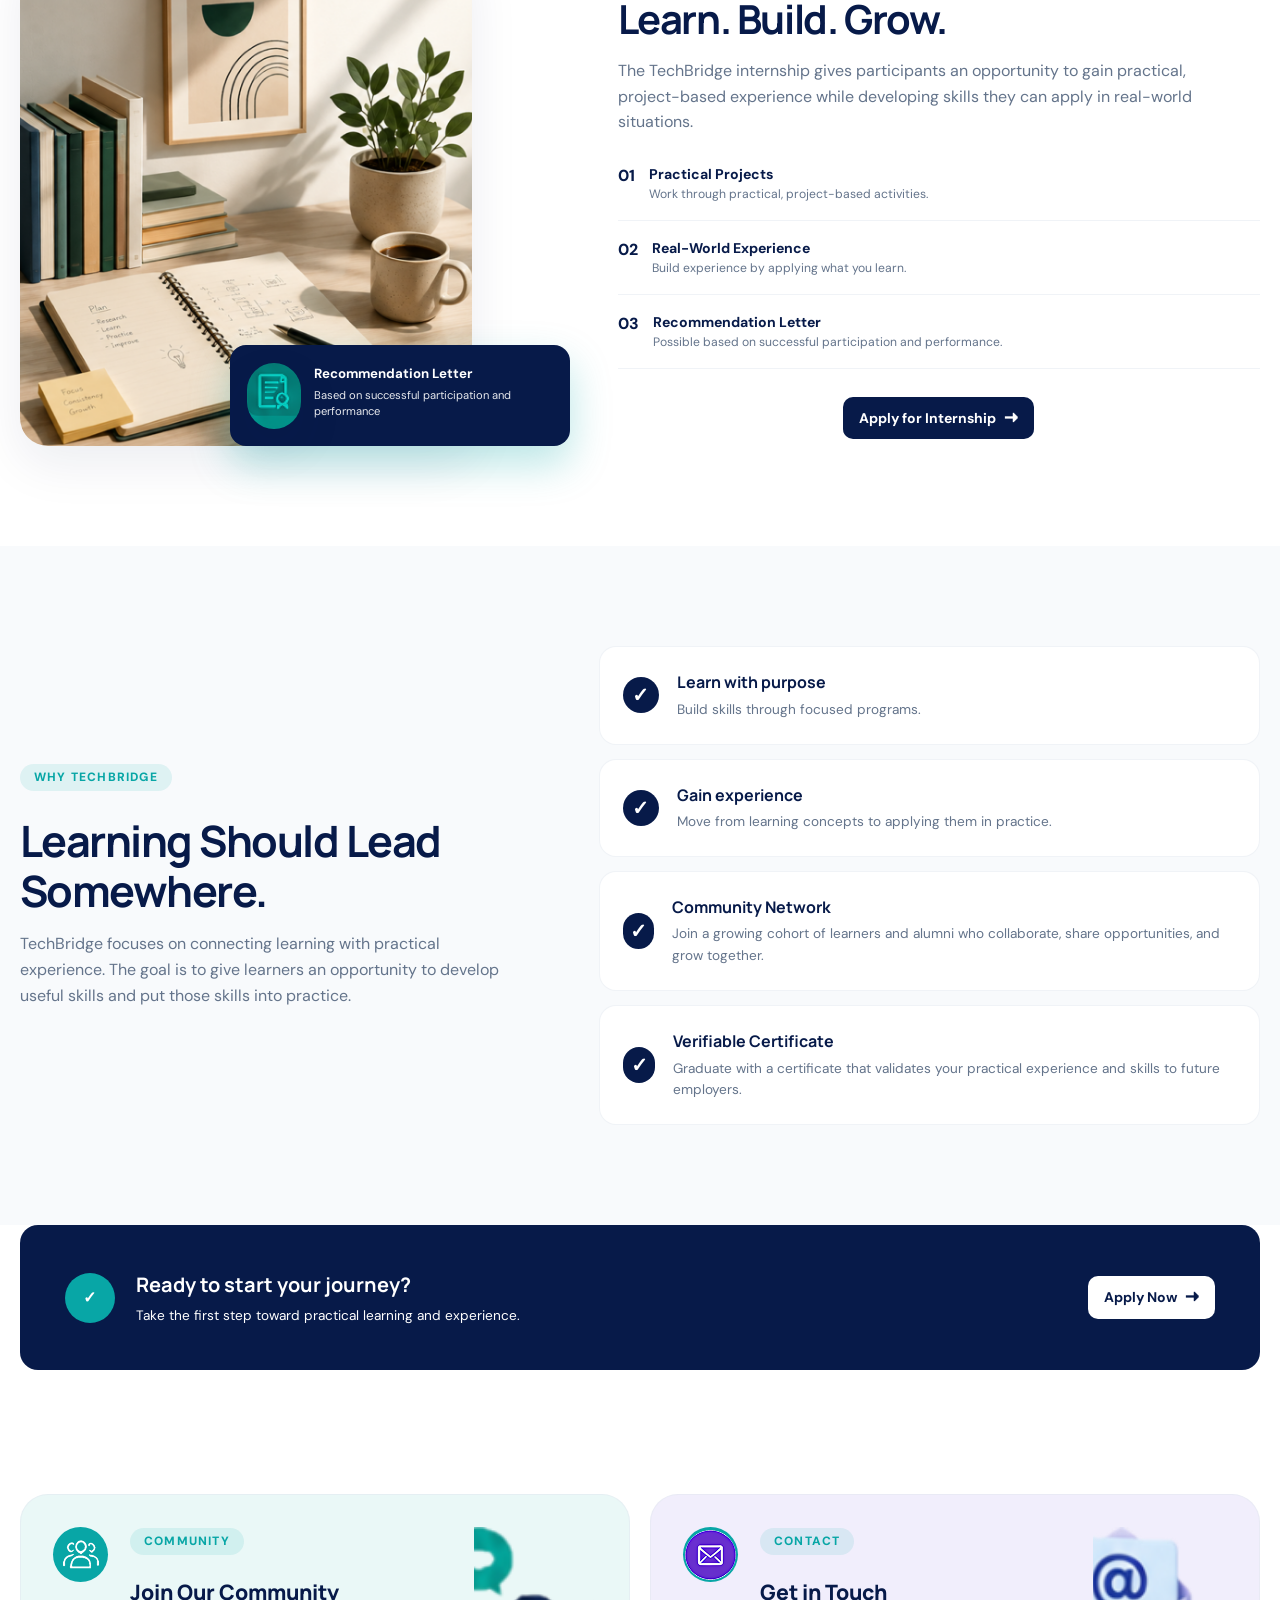
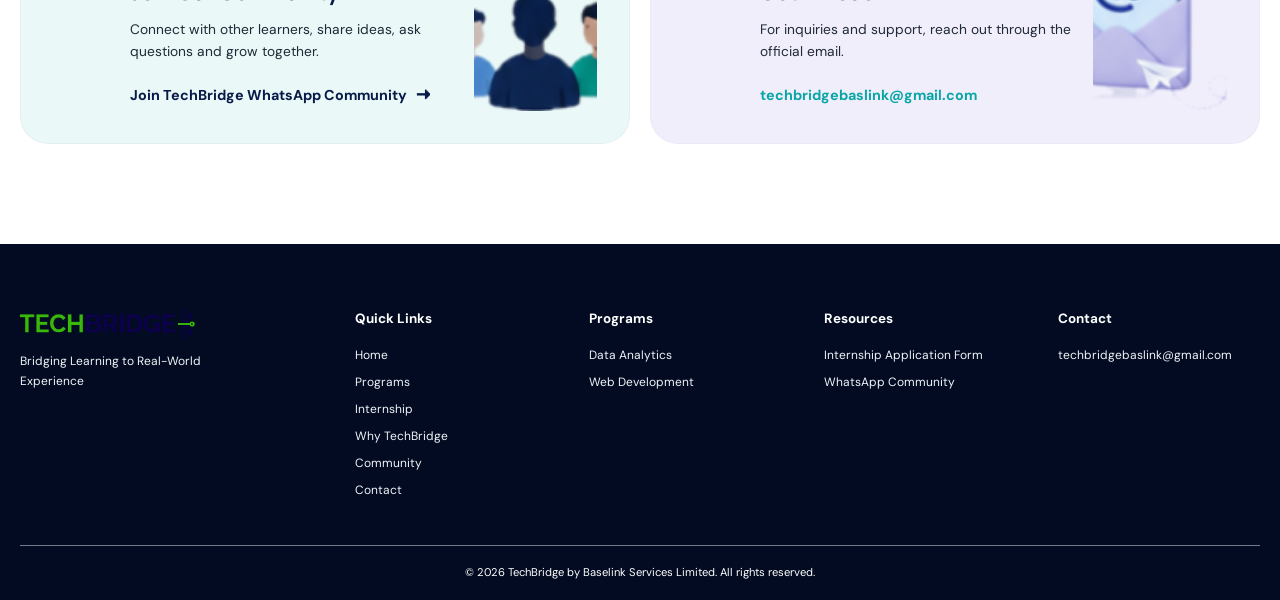
==== commit 7fc44754: "Commit Changes" ====
--- a/index.html
+++ b/index.html
@@ -9,7 +9,7 @@
 </head>
 
 <body>
-  <div class="container">
+  <div class="page_container">
          <!--  Header page-->
    <div class="header_container">
       <header class="header">
@@ -63,16 +63,15 @@
 
 
             <!-- CTA BUTTON -->
-            <a
-      href="https://docs.google.com/forms/d/e/1FAIpQLScoEhKAAUHw0lB2lzI5oT4x_VPQNSY2XE8Hv71q0XZ7IS_3bA/viewform" 
-              target="_blank" 
-              rel="noopener noreferrer"
-              class="cta_button"
-          >
+             <a 
+                href="https://docs.google.com/forms/d/e/1FAIpQLScoEhKAAUHw0lB2lzI5oT4x_VPQNSY2XE8Hv71q0XZ7IS_3bA/viewform"
+                target="_blank" 
+                rel="noopener noreferrer"
+                class="cta_button"
+            >
               Apply Now
               <span>&#x1F806;</span>
             </a>
-          </div>
 
           <!-- Mobile Navigation -->
           <details class="mobile_menu">
@@ -81,19 +80,35 @@
               <img src="./img/menu-icon.png" alt="Menu" class="menu_icon">
             </summary>
 
-            <nav>
-              <a href="#home"> Home</a>
-              <a href="#programs"> Programs </a>
-              <a href="#internship"> Internship </a>
-              <a href="#why">  Why Us </a>
-              <a href="#community">  Community  </a>
-              <a href="#contact"> Contact </a>
-            </nav>
+            <div class="nav_conainer">
+              <div class="nav">
+                <nav>
+                  <a href="#home"> Home</a>
+                  <a href="#programs"> Programs </a>
+                  <a href="#internship"> Internship </a>
+                  <a href="#why">  Why Us </a>
+                  <a href="#community">  Community  </a>
+                  <a href="#contact"> Contact </a>
+                </nav>
+
+                <!-- CTA BUTTON -->
+                <a 
+                    href="https://docs.google.com/forms/d/e/1FAIpQLScoEhKAAUHw0lB2lzI5oT4x_VPQNSY2XE8Hv71q0XZ7IS_3bA/viewform"
+                    target="_blank" 
+                    rel="noopener noreferrer"
+                    class="cta_button"
+                  >
+                    Apply Now
+                    <span>&#x1F806;</span>
+                </a>
+              </div>
+            </div>
           </details>
         </div>
       </header>
 
     </div> 
+
     <main>
         <!-- Hero Section -->
       <section class="hero" id="home">
@@ -218,7 +233,7 @@
           <div class="section_heading centered">
             <span class="tag">OUR PROGRAMS</span>
 
-            <h2> Build Skills That Move You Forward </h2>
+            <h2 class="program_h2"> Build Skills That Move You Forward </h2>
 
             <p> Explore TechBridge's current learning programs. </p>
           </div>
@@ -323,7 +338,7 @@
 
 
           <!-- Content -->
-          <div class="internship-content">
+          <div class="internship_content">
             <span class="tag">
               30-DAY PRACTICAL INTERNSHIP
             </span>
@@ -398,9 +413,9 @@
           <div>
             <span class="tag"> WHY TECHBRIDGE</span>
 
-            <h2>  Learning Should Lead Somewhere.</h2>
-
-            <p>
+            <h2 why_h2>  Learning Should Lead Somewhere.</h2>
+
+            <p class="why_p">
               TechBridge focuses on connecting learning with practical
               experience. The goal is to give learners an opportunity
               to develop useful skills and put those skills into practice.
@@ -414,18 +429,18 @@
               <span> &checkmark; </span>
 
               <div>
-                <h3>   Learn with purpose</h3>
+                <h3> Learn with purpose</h3>
                 <p> Build skills through focused programs. </p>
               </div>
             </div>
 
-            <div class="why_point">
+            <!-- <div class="why_point">
               <span> &checkmark; </span>
               <div>
                 <h3> Practice what you learn </h3>
                 <p> Use practical activities and projects to reinforce your learning. </p>
               </div>
-            </div>
+            </div> -->
 
             <div class="why_point">
              <span> &checkmark; </span>
@@ -479,7 +494,6 @@
 
 
      <!--  COMMUNITY + CONTACT -->
-
       <section
         class="contact_section section"
         id="community"
@@ -509,7 +523,7 @@
               </a>
             </div>
 
-            <img src="./img/contact-illustration.png" alt="Illustration">
+            <img src="./img/contact-illustration.png" alt="Illustration" class="Illustration">
           </article>
 
 
@@ -537,23 +551,19 @@
               </a>
             </div>
 
-           <img src="./img/email-illustration.png" alt="Illustration">
+           <img src="./img/email-illustration.png" alt="Illustration" class="Illustration">
           </article>
         </div>
       </section>
     </main>
 
-
-    
-       /*  FOOTER */
-   
-
+    <!-- FOOTER SECTION -->
     <footer class="footer">
 
-      <div class="container footer-grid">
+      <div class="container footer_grid">
 
         <!-- Brand -->
-        <div class="footer-brand">
+        <div class="footer_brand">
           <img
             src=".//img//techbridge-logo.png"
             alt="TechBridge logo"
@@ -564,7 +574,7 @@
         </div>
 
         <!-- Quick Links -->
-        <div class="footer-column">
+        <div class="footer_column">
 
           <h3>  Quick Links </h3>
 
@@ -578,7 +588,7 @@
 
 
         <!-- Programs -->
-        <div class="footer-column">
+        <div class="footer_column">
           <h3>  Programs</h3>
           <a href="#programs">  Data Analytics</a>
           <a href="#programs">  Web Development  </a>
@@ -586,7 +596,7 @@
 
 
         <!-- Resources -->
-        <div class="footer-column">
+        <div class="footer_column">
           <h3> Resources </h3>
 
          
@@ -606,7 +616,7 @@
 
 
         <!-- Contact -->
-        <div class="footer-column">
+        <div class="footer_column">
           <h3>Contact </h3>
 
           <a href="mailto:techbridgebaslink@gmail.com">  techbridgebaslink@gmail.com</a>
@@ -614,7 +624,7 @@
 
       </div>
 
-      <div class="container footer-bottom">
+      <div class="container footer_bottom">
         <p>
           © 2026 TechBridge by Baselink Services Limited.
           All rights reserved.
@@ -622,6 +632,5 @@
       </div>
     </footer>
   </div>
-
 </body>
 </html>
--- a/style.css
+++ b/style.css
@@ -6,9 +6,10 @@
 :root {
 
   /* Brand */
-  --primary: #08A6A6;
-  --primary-hover: #078F8F;
-  --secondary: #6C45D9;
+  --secondary: #08A6A6;
+  --secondary-hover: #078F8F;
+  --primary:  /* #5f3eba */ #071A49;
+  --primary-hover:/* #5f3eba */ #6C45D9; 
 
 
   /* Background */
@@ -26,7 +27,7 @@
 
 
   /* Border */
-  --border: #E2E8F0;
+  --border: rgba(226, 232, 240, 0.503);
 
 
   /* Program cards */
@@ -105,7 +106,6 @@
   overflow-x: hidden;
 }
 
-
 a {
   color: inherit;
   text-decoration: none;
@@ -119,7 +119,6 @@
   object-fit: cover;
 }
 
-
 .theme-toggle {
   position: absolute;
   opacity: 0;
@@ -134,7 +133,6 @@
 .section {
     padding: 6.25rem 0;
 }
-
 
 .section-light {
     padding: 6.25rem 0;
@@ -150,7 +148,7 @@
   left: 0;
   background: var(--bg);
   z-index: 1000;
-    border-bottom: 1px solid var(--border);
+  border-bottom: 1px solid var(--border);
 }
 
 .header {
@@ -171,7 +169,7 @@
 }
 
 .brand_logo img {
-  width: 160px;
+  width: 25%;
   height: auto;
 }
 
@@ -258,6 +256,7 @@
     display: inline-flex;
     align-items: center;
     gap: 0.5rem;
+    white-space: nowrap;;
     transition: background-color var(--transition);
 }
 
@@ -282,15 +281,21 @@
   display: none;
 }
 
-.mobile_menu nav {
+.mobile_menu .nav_conainer {
   position: absolute;
-  right: 0;
+  left: 0;
   top: 4.25rem;
-  width:80%;
+  display: flex;
+  justify-content: center;
+  width: 100%;
+}
+
+.mobile_menu .nav {
+  width:92%;
   padding: 0.875rem;
   text-align: center;
   border: 1px solid var(--border);
-  border-radius: 0.875rem;
+  border-radius: var(--radius-md);
   background: var(--surface);
   box-shadow: var(--shadow);
 }
@@ -307,7 +312,6 @@
   background: var(--bg-soft);
   color: var(--primary);
 }
-
 
 /* Hero Page Style */
 .hero {
@@ -326,21 +330,21 @@
   display: inline-flex;
   align-items: center;
   gap: 0.5rem;
-  color: var(--primary);
   font-size: 0.75rem;
   font-weight: 800;
   letter-spacing: 0.1em;
   background-color:rgba(8, 166, 166, 0.104);
-  color: var(--primary);
+  color: var(--secondary);
   padding: 0.25rem 0.875rem;
   border-radius: var(--radius-lg);
+  margin-bottom: 1rem;
 }
 
 .tag i {
   width: 0.5rem;
   height: 0.5rem;
   border-radius: 50%;
-  background: var(--primary);
+  background: var(--secondary);
 }
 
 .hero h1 {
@@ -380,16 +384,17 @@
 
 .btn_outline:hover {
   background: var(--primary);
-  color: #FFFFFF;
+  color: var(--white);
 }
 
 
 /* Hero mini features */
 .hero_features {
   display: flex;
+   align-items: center;
   flex-wrap: wrap;
-  gap: 25px;
-  margin-top: 35px;
+  gap: 1.5rem;
+  margin-top: 2rem;
 }
 
 .mini_feature {
@@ -462,7 +467,7 @@
   display: grid;
   place-items: center;
   background: var(--primary);
-  color: white;
+  color: var(--white);
   font-weight: 800;
 }
 
@@ -519,7 +524,6 @@
   margin: 0 auto;
 }
 
-
 .program_card {
   position: relative;
   min-height: 300px;
@@ -578,6 +582,11 @@
   font-size: 0.84rem;
 }
 
+.text_link:hover, 
+.email_link:hover{
+  text-decoration: underline;
+}
+
 .web_card .text_link {
   color: var(--secondary);
 }
@@ -590,7 +599,6 @@
 .text_link:hover span {
   margin-left: 0.625rem;
 }
-
 
 .card_decoration {
   position: absolute;
@@ -601,7 +609,6 @@
   gap: 0.5rem;
   opacity: 0.2;
 }
-
 
 .card_decoration span {
   width: 15px;
@@ -659,7 +666,7 @@
   padding: 1.1rem;
   border-radius: 1rem;
   background: var(--primary);
-  color: white;
+  color: var(--white);
   box-shadow:0 18px 40px rgba(8, 166, 166, 0.28);
 }
 
@@ -690,9 +697,7 @@
 
 
 /* Internship content */
-
-.internship-content h2 {
-  margin-top: 0.5rem;
+.internship_content h2 {
   font-family: 'Manrope', sans-serif;
   color: var(--text);
   font-size:2.5rem;
@@ -700,27 +705,25 @@
   letter-spacing: -0.035em;
 }
 
-.internship-content h2 span {
+.internship_content h2 span {
   color: var(--primary);
 }
 
-
-.internship-content  p {
+.internship_content p {
   max-width: 610px;
-  margin: 18px 0 28px;
+  margin: 1rem 0 1.75rem;
   color: var(--muted);
 }
-
 
 /* Benefits */
 .benefits {
   display: grid;
-  gap: 15px;
+  gap: 1rem;
 }
 
 .benefit {
   display: flex;
-  gap: 14px;
+  gap: 0.875rem;
   padding-bottom: 15px;
   border-bottom: 1px solid var(--border);
 }
@@ -757,7 +760,6 @@
 
 
    /* WHY TECHBRIDGE STYLE */
-
 .why_grid {
   display: grid;
   grid-template-columns: 0.85fr 1.15fr;
@@ -820,7 +822,7 @@
 /*  APPLICATION  CTA */
 .cta_section {
   padding:
-    0 0 25px;
+    0 0 1.5rem;
 }
 
 .cta_box {
@@ -829,9 +831,9 @@
   min-height: 145px;
   display: flex;
   align-items: center;
-  gap: 22px;
-  padding: 30px 45px;
-  border-radius: 18px;
+  gap: 1.3rem;
+  padding: 1.875rem 2.8rem;
+  border-radius: var(--radius-md);
   background: var(--dark);
   color: var(--white);
 }
@@ -843,7 +845,7 @@
   display: grid;
   place-items: center;
   border-radius: 50%;
-  background: var(--primary);
+  background: var(--secondary);
   font-weight: 800;
 }
 
@@ -852,42 +854,40 @@
 }
 
 .cta_copy h2 {
-  color: white;
+  color: var(--white);
   font-family: 'Manrope', sans-serif;
   font-size: 1.25rem;
 }
 
 
 .cta_copy p {
-  margin-top: 3px;
-  color: #CBD5E1;
+  margin-top: 0.25rem;
+  color: #CBD5E1 var();
   font-size: 0.85rem;
 }
 
  .btn_white {
-  background: #FFFFFF ;
+  background: var(--white) ;
   color: var(--dark);
 }
 
 .btn_white:hover {
   background-color: var(--bg-soft);
 }
-
-
 
 /*    COMMUNITY + CONTACT style */
 
 .contact_grid {
   display: grid;
   grid-template-columns: repeat(2, 1fr);
-  gap: 20px;
+  gap: 1.25rem;
 }
 
 .info_card {
   min-height: 250px;
   display: flex;
-  gap: 22px;
-  padding: 35px;
+  gap: 1.375rem;
+  padding: 2rem;
   border-radius: var(--radius-lg);
   border: 1px solid var(--border);
 }
@@ -907,12 +907,12 @@
   display: grid;
   place-items: center;
   border-radius: 50%;
-  background: var(--primary);
+  background: var(--secondary);
   font-size: 1.25rem;
 }
 
 .community_card  .info_icon img {
-  filter: invert(70%) brightness(10%);
+   filter: invert(100%) sepia(100%) saturate(0%) hue-rotate(180deg) brightness(200%);
 }
 
 .email_card .info_icon {
@@ -948,384 +948,283 @@
 
   /*  FOOTER */
 .footer {
-  padding-top: 65px;
-  background: var(--primary);
+  padding-top: 4rem;
+  background: var(--dark-2);
   color: var(--white);
 }
 
-.footer-grid {
+.footer_grid {
   display: grid;
   grid-template-columns: 1.5fr repeat(4, 1fr);
-  gap: 35px;
-  padding-bottom: 45px;
-}
-
-
-.footer-brand img {
+  gap: 2rem;
+  padding-bottom: 2.8rem;
+}
+
+.footer_brand img {
   width: 175px;
-  margin-bottom: 13px;
-}
-
-.footer-brand p {
+  margin-bottom: 0.8rem;
+}
+
+.footer_brand p {
   max-width: 230px;
-  font-size: 0.76rem;
-}
-
-.footer-column {
+  font-size: 0.75rem;
+  color: var(--surface-2);
+}
+
+.footer_column {
   display: flex;
   flex-direction: column;
   align-items: flex-start;
-  gap: 8px;
-}
-
-.footer-column h3 {
-  margin-bottom: 8px;
+  gap: 0.5rem;
+}
+
+.footer_column h3 {
+  margin-bottom: 0.5rem;
   font-size: 0.84rem;
 }
 
-.footer-column a {
+.footer_column a {
   font-size: 0.75rem;
   transition:  color var(--transition);
-}
-
-
-.footer-column a:hover {
-  color: var(--text-2);
-}
-
-.footer-bottom {
+  color: var(--surface-2);
+}
+
+
+.footer_column a:hover {
+  color: var(--web-bg);
+  text-decoration: underline;
+}
+
+.footer_bottom {
   padding: 18px 0;
-  border-top:
-    1px solid
-    rgba(255, 255, 255, 0.15);
+  border-top:1px solid var(--border);
   text-align: center;
 }
 
-.footer-bottom p {
-  color: #94A3B8;
+.footer_bottom p {
   font-size: 0.7rem;
 }
 
-
-/* Tablet view */
-@media (max-width: 1050px) {
-  .desktop-nav {
-    gap: 16px;
-  }
-
-
-  .desktop-nav a {
-    font-size: 0.82rem;
-  }
-
-  .hero-grid {
-
-    grid-template-columns:
-      1fr 1fr;
-    gap: 20px;
-  }
-
+/* Mobile view */
+@media (max-width: /* 767px */ 1199px) {
+  .header_container {
+    padding: 1.25rem 0;
+  }
+
+  .desktop_nav,
+  .header .cta_button,
+  .info_icon {
+    display: none;
+  }
+
+  .header .mobile_menu .cta_button {
+    display: block;
+    width: fit-content;
+    margin:  1rem auto 0;
+  }
+
+  .mobile_menu {
+    display: block;
+    margin-left: 1.75rem;
+  }
+
+  .brand_logo {
+    flex-shrink: 1;
+  }
+
+  .brand_logo img {
+    width: 40%;
+  }
+
+  .hero{
+    display: flex;
+    flex-direction: column-reverse;
+    text-align: center;
+    padding-left: 2rem !important;
+    padding-right: 2rem !important;
+  }
 
   .hero h1 {
-    font-size: clamp(
-        2.6rem,
-        5vw,
-        3.6rem
-      );
-  }
-
-
-  .hero-visual > img {
-    height: 390px;
-  }
-
-
-  .internship-grid {
-    gap: 45px;
-  }
-
-
-  .footer-grid {
-    grid-template-columns:
-      1.4fr repeat(2, 1fr);
-  }
-}
-
-
-
-  /*  MOBILE / SMALL TABLET */
-
-@media (max-width: 800px) {
-
+    font-size: 2rem !important;
+  }
+
+  .hero_buttons {
+    flex-direction: column;
+    align-items: center;
+    gap: 1rem;
+  }
+
+  .hero_btn {
+    padding: 0.75rem 1.25rem;
+  }
+
+  .hero_features {
+    justify-content: center;
+    margin-top: 3rem;
+  }
+
+  .program_grid {
+    grid-template-columns: 1fr;
+    gap: 2rem;
+  }
+
+  .program_card {
+    padding: 2.2rem 1.5rem;
+  }
+
+  .text_link {
+    font-size: 1rem;
+  }
+
+  .internship_grid {
+    grid-template-columns: 1fr;
+  }
+
+  .internship_image img {
+    width: 100%;
+  }
+
+  .internship_content p{
+    margin: 1rem auto 1.75rem;
+  }
+
+  .recommendation-badge {
+    right: 0;
+  }
+
+  .internship_content {
+   text-align: center; 
+  }
+
+  .internship_content h2 {
+    font-size: 2.25rem;
+  }
+
+  .benefits {
+    gap: 1.25rem;
+  }
+
+  .benefit {
+    flex-direction: column;
+    gap: 0.5rem;
+    background-color: var(--bg-soft);
+    padding: 1.5rem;
+    border-radius: var(--radius-md);
+  }
+
+  .benefit strong {
+    font-size: 1rem;
+  }
+
+  .why_grid {
+    grid-template-columns: 1fr;
+    text-align: center;
+    gap: 3rem;
+  }
+
+   .why_p {
+    margin: 3px auto 0;
+  }
+
+  .why_point {
+    flex-direction: column;
+    justify-content: center;
+  }
+
+  .why_point h3 {
+    font-size: 1.125rem;
+  }
+
+  .cta_box {
+    flex-direction: column;
+    justify-content: center;
+    text-align: center;
+    padding: 2.25rem 2.8rem;
+  }
+
+  .contact_grid {
+    grid-template-columns: 1fr;
+    gap: 2rem;
+  }
+
+  .info_card {
+    flex-direction: column-reverse;
+    gap: 1rem;
+    text-align: center;
+  }
+
+  .info_card p {
+    margin: 0.5rem auto 1.25rem;
+  }
+
+  .info_card .text_link,
+  .info_card .email_link {
+    font-size: 1rem;
+  }
+
+  .info_card .Illustration {
+    width: 50%;
+    margin: 0 auto;
+  }
+
+  .footer_grid {
+    grid-template-columns: 1fr;
+    place-items: center;
+    text-align: center;
+  }
+
+  .footer_brand p {
+    font-size: 1rem;
+  }
+
+  .footer_column {
+    align-items: center;
+  }
+}
+
+/* TABLET VIEW */
+@media (min-width:768px) and (max-width: 1199px) {
   .container {
-    width:
-      min(
-        100% - 30px,
-        var(--container)
-      );
-  }
-
-
-  /* Hide desktop navigation */
-  .desktop-nav,
-  .nav-actions .nav-apply {
-    display: none;
-  }
-
-
-  .mobile-menu {
-    display: block;
-  }
-
-
-  .nav-actions {
-    margin-left: auto;
-  }
-
-
-  .nav {
-    min-height: 70px;
-  }
-
-
-  .brand img {
-    width: 150px;
-  }
-
-
-  /* Hero */
-
-  .hero {
-    padding:
-      55px 0 65px;
-  }
-
-
-  .hero-grid,
-  .internship-grid,
-  .why-grid {
-    grid-template-columns: 1fr;
-  }
-
-
-  .hero-content {
-    text-align: center;
-  }
-
-
-  .hero-text {
-    margin-inline: auto;
-  }
-
-
-  .hero-buttons,
-  .hero-features {
+    width: min(100% - 90px, var(--container));
+  }
+
+  .header  {
+    width: min(100% - 90px, var(--container));
+  }
+
+  .brand_logo img{
+    width: 25%;
+  }
+  
+  .hero_buttons {
+    flex-direction: row;
     justify-content: center;
   }
 
-
-  .hero-visual {
-    min-height: 400px;
-    margin-top: 10px;
-  }
-
-
-  .hero-visual > img {
-    width: 92%;
-    height: 350px;
-  }
-
-
-  .floating-card {
-    left: 3%;
-    bottom: 5%;
-  }
-
-
-  /* Cards */
-
-  .program-grid,
-  .contact-grid {
-    grid-template-columns: 1fr;
-  }
-
-
-  /* Internship */
-  .internship-grid {
-    gap: 45px;
-  }
-
-
-  .internship-image {
-    max-width: 650px;
-    margin-inline: auto;
-    width: 100%;
-  }
-
-
-  .internship-image  img {
-    height: 430px;
-  }
-
-
-  /* Why */
-  .why-grid {
-    gap: 45px;
-  }
-
-  /* CTA */
-  .cta-box {
-    padding: 28px;
-    flex-wrap: wrap;
-  }
-
-
-  .cta-copy {
-    flex-basis:
-      calc(100% - 75px);
-  }
-
-
-  .cta-box .btn {
-    margin-left: 72px;
-  }
-
-  .paper-plane {
-    display: none;
-  }
-
-  /* Footer */
-  .footer-grid {
+  .program_grid {
     grid-template-columns: repeat(2, 1fr);
-  }
-
-  .footer-brand {
-    grid-column:1 / -1;
-  }
-
-}
-
-
-
-   /* SMALL PHONES */
-@media (max-width: 520px) {
-  .section,
-  .section-light {
-    padding: 70px 0;
-  }
-
-
-  .hero h1 {
-    font-size: 2.45rem;
-  }
-
-
-  .hero-buttons {
-    flex-direction: column;
-  }
-
-
-  .hero-buttons .btn {
-    width: 100%;
-  }
-
-
-  .hero-features {
-    align-items: flex-start;
-    flex-direction: column;
-    width: fit-content;
-    margin-inline: auto;
-    text-align: left;
-  }
-
-
-  .hero-visual {
-    min-height: 330px;
-  }
-
-
-  .hero-visual > img {
-    height: 300px;
-    border-radius: 28px;
-
-  }
-
-
-  .floating-card {
-    width: 205px;
-    left: 0;
-    bottom: 0;
-  }
-
-  /* Program cards */
-  .program-card,
-  .info-card {
-    padding: 25px;
-    flex-direction: column;
-  }
-
-
-  .program-card {
-    min-height: 0;
-  }
-
-
-  .code-decoration {
-    font-size: 4rem;
-  }
-
-
-  /* Internship */
-  .internship-image > img {
-    height: 350px;
-  }
-
-  .recommendation-badge {
-    right: 10px;
-    bottom: 15px;
-    width:
-      calc(100% - 20px);
-  }
-
-
-  .internship-actions {
-    align-items: flex-start;
-    flex-direction: column;
-  }
-
-  .internship-actions .btn {
-    width: 100%;
-  }
-
-
-  /* CTA */
-  .cta-box {
-    align-items: flex-start;
-    flex-direction: column;
-  }
-
-
-  .cta-copy {
-    flex-basis: auto;
-  }
-
-
-  .cta-box .btn {
-    margin-left: 0;
-    width: 100%;
-  }
-
-  /* Footer */
-  .footer-grid {
-    grid-template-columns: 1fr;
-  }
-
-  .footer-brand {
-    grid-column: auto;
-  }
-}
-
-
+    gap: 2rem;
+  }
+
+  .benefit, 
+  .info_card {
+    width: 34rem;
+    margin: 0 auto
+  }
+
+  .benefit strong {
+    font-size: 1.25rem;
+  }
+  
+  .why_points {
+    grid-template-columns: repeat(2, 1fr)
+  }
+
+  .info_card .Illustration {
+    width: 20%
+  }
+  
+};
 
   /*  REDUCED MOTION */
 @media (prefers-reduced-motion: reduce) {
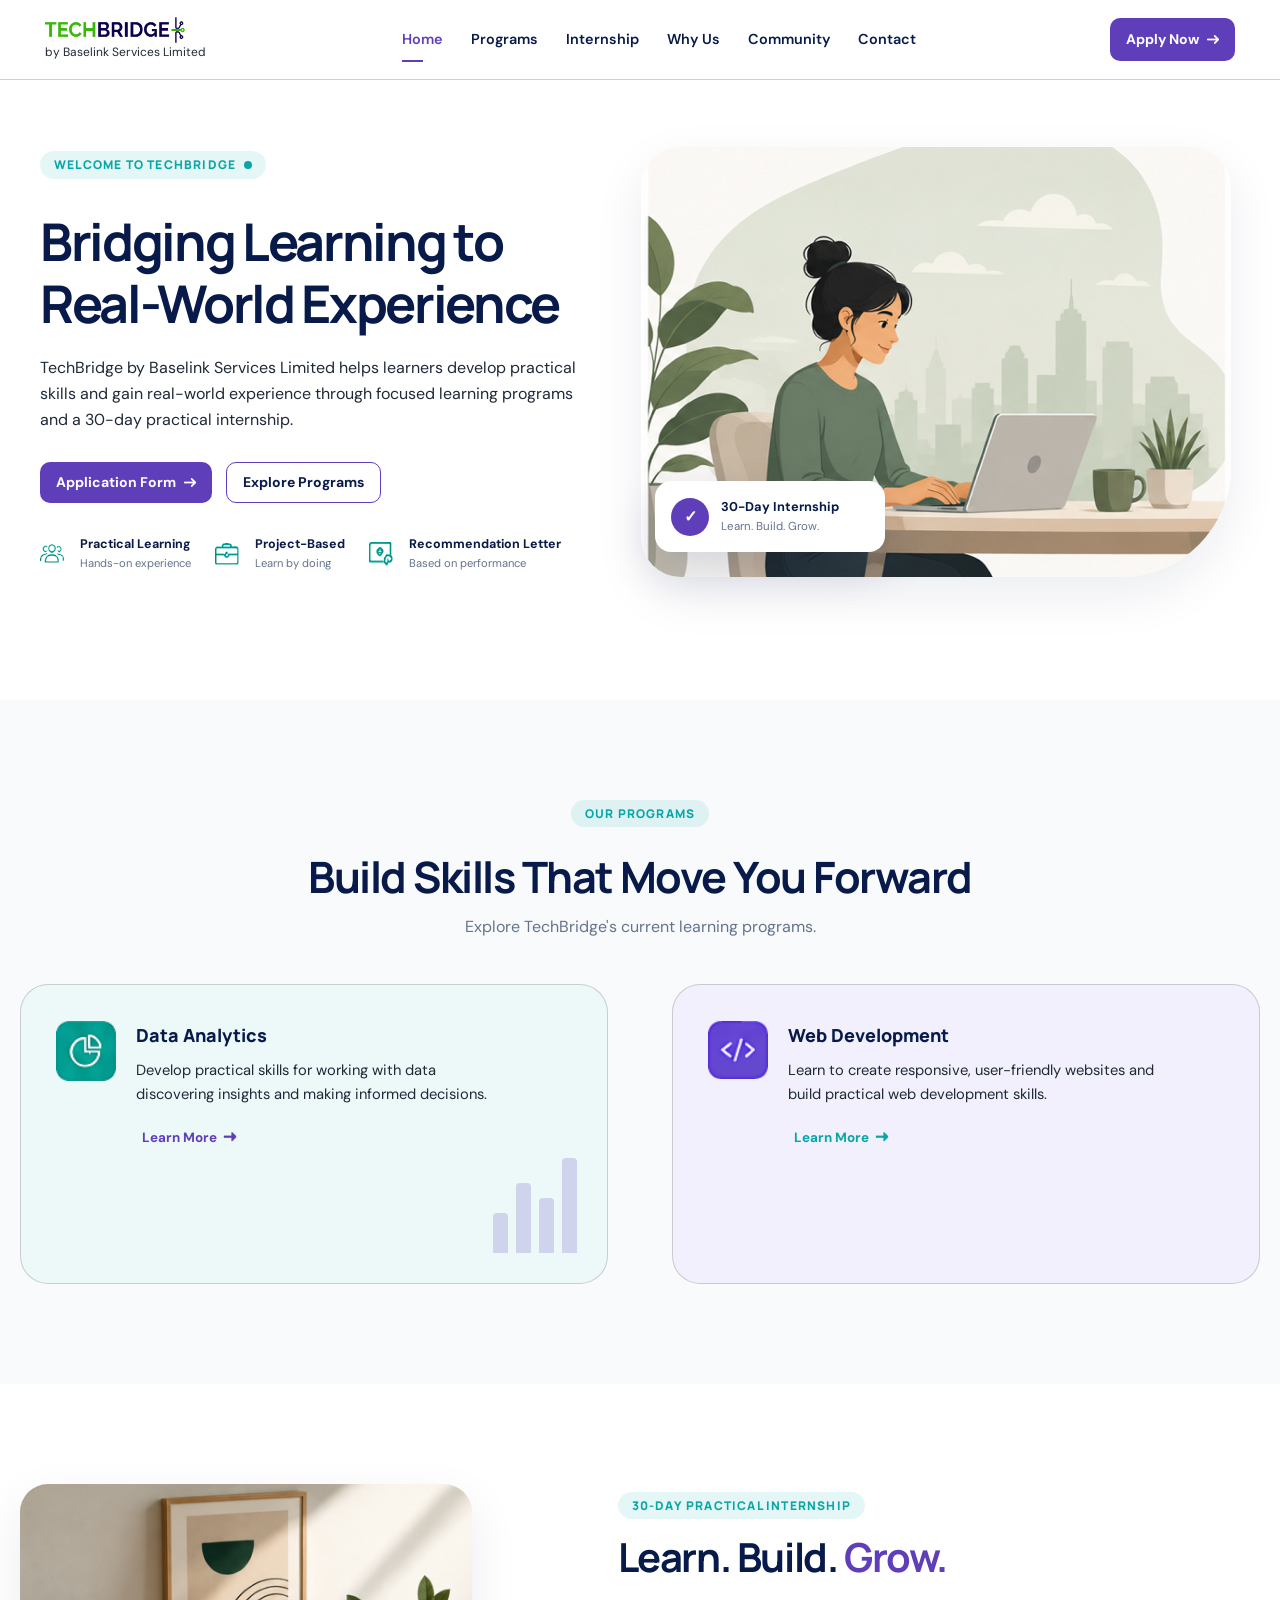
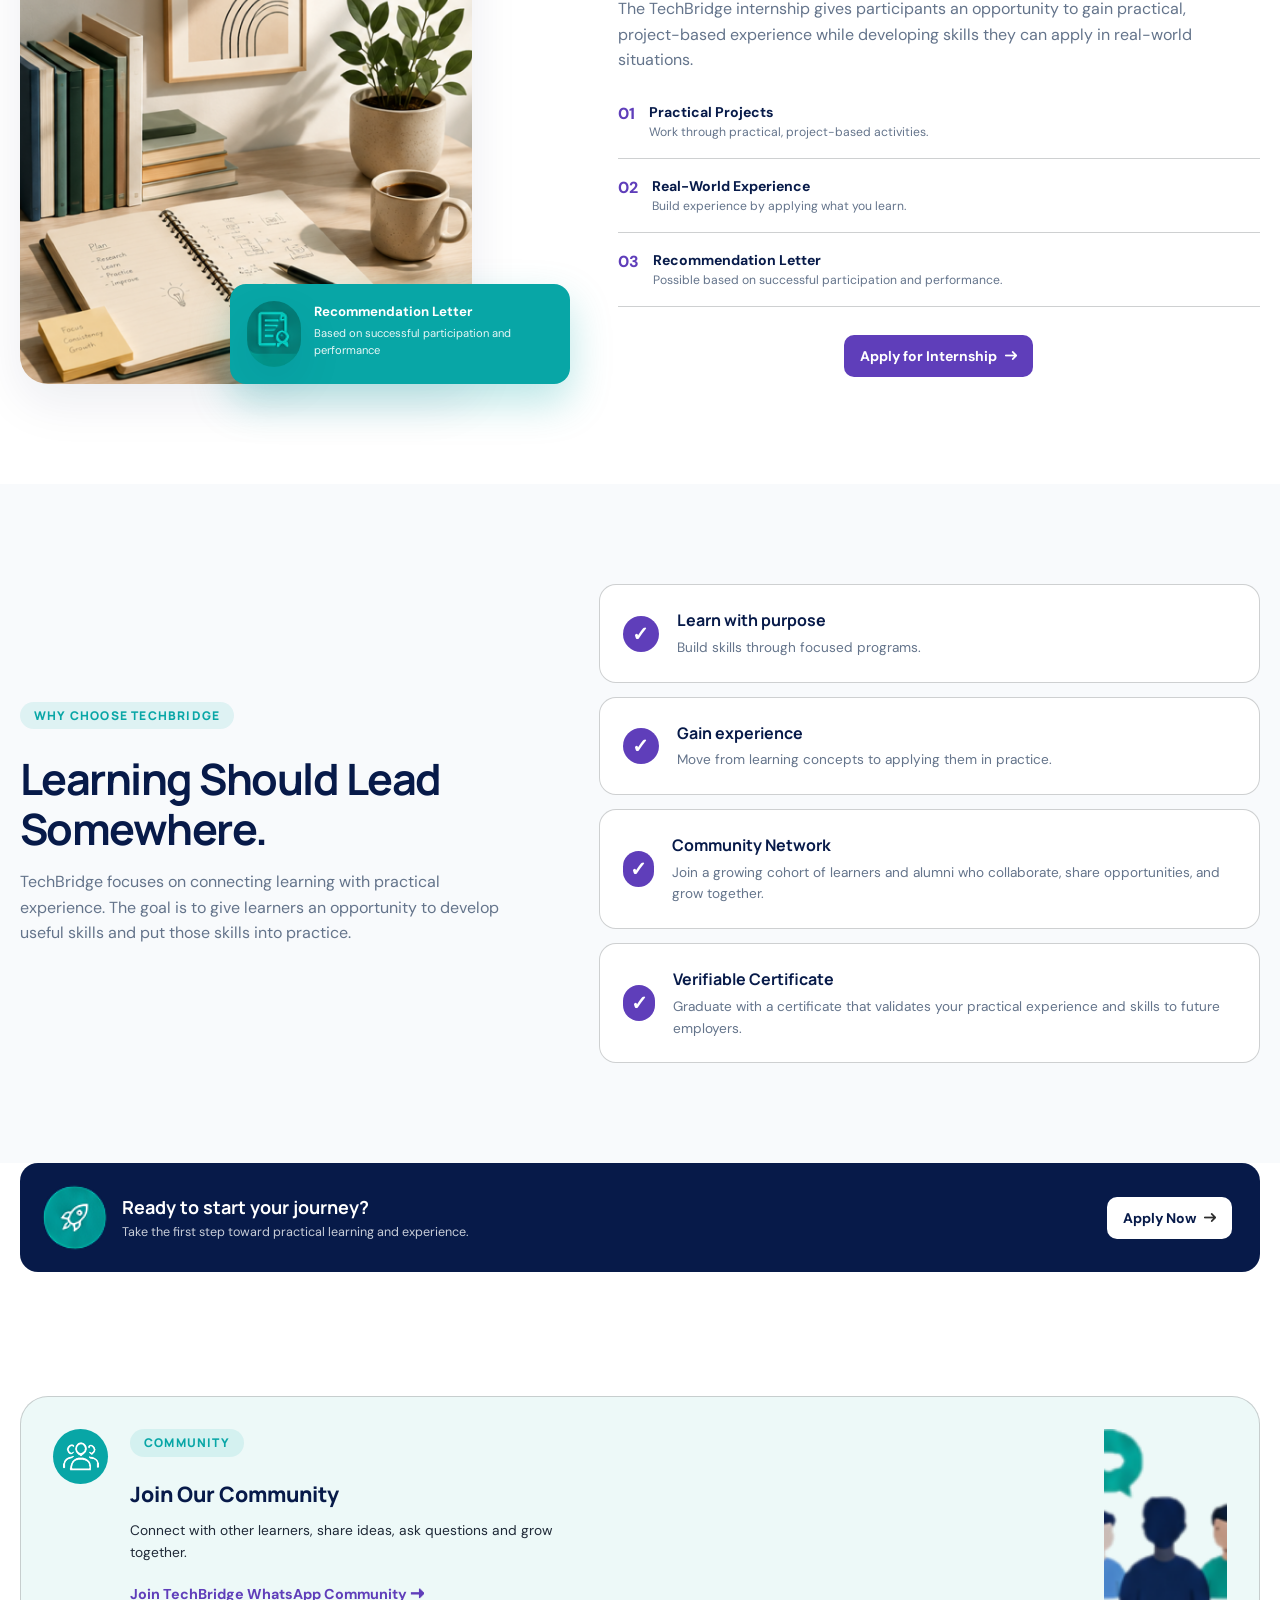
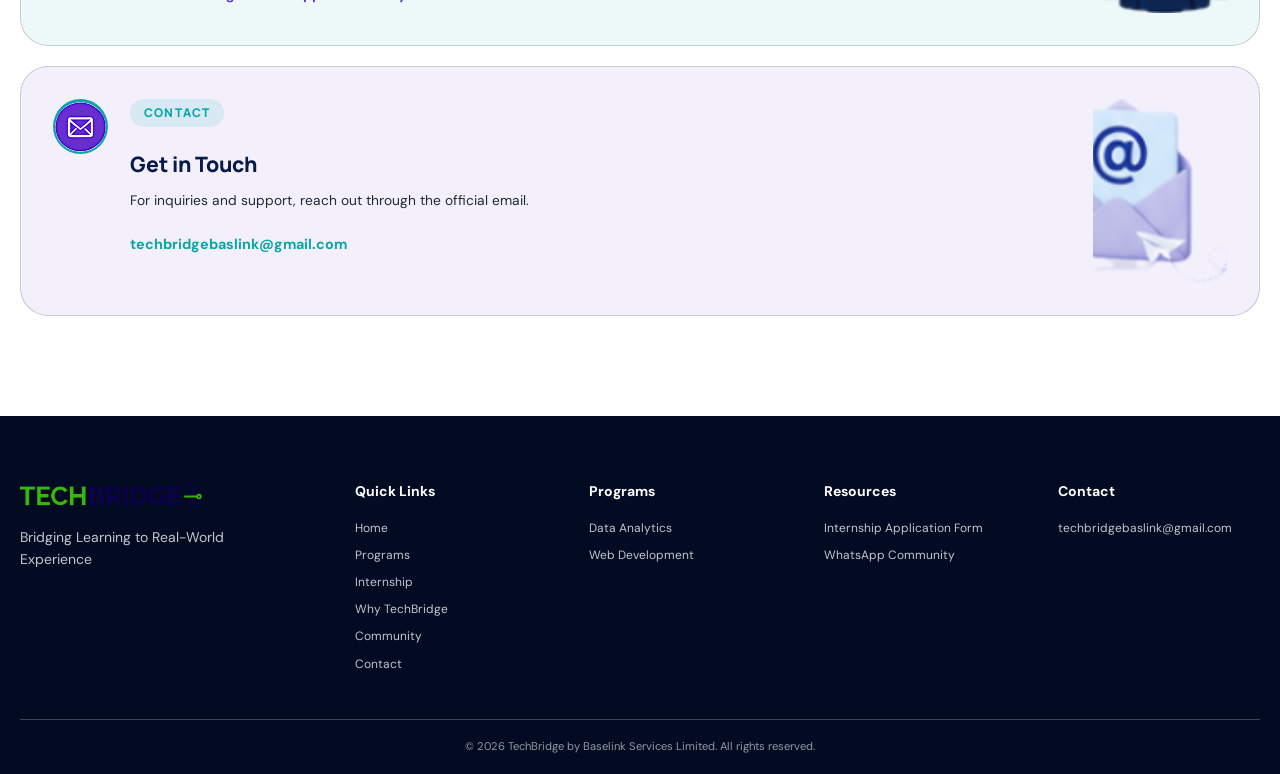
==== commit 6f768fd4: "Add program.html and CSS" ====
--- a/index.html
+++ b/index.html
@@ -6,50 +6,64 @@
   <meta name="description" content="TechBridge - Bridging Learning to Real-World Experience">
   <title>TechBridge | Bridging Learning to Real-World Experience</title>
   <link rel="stylesheet" href="style.css">
+  <link rel="shortcut icon" href="/img/techbridge-logo.png" type="image/x-icon">
 </head>
 
 <body>
   <div class="page_container">
          <!--  Header page-->
-   <div class="header_container">
-      <header class="header">
+    <header class="header_container">
+      <div class="header">
           <!-- Logo -->
           <a href="#home" class="brand_logo">
             <img
-              src="./img/techbridge-logo.png"
+              src="/img/techbridge-logo.png"
               alt="TechBridge logo" class="logo"
             >
               <p>by Baselink Services Limited</p>
           </a>
 
-          <!-- Desktop Navigation Link-->
-          <nav class="desktop_nav">
-            <a href="#home" class="active">
-              Home
-            </a>
-
-            <a href="#programs">
-              Programs
-            </a>
-
-            <a href="#internship">
-              Internship
-            </a>
-
-            <a href="#why">
-              Why Us
-            </a>
-
-            <a href="#community">
-              Community
-            </a>
-
-            <a href="#contact">
-              Contact
-            </a>
-          </nav>
-
-          <!-- Actions -->
+          <!-- Toggle button -->
+          <div class="toggle_sidebar">
+              <input type="checkbox" id="menu_toggle">
+              <!-- Label with images -->
+              <label for="menu_toggle" class="menu_btn">
+                <img src="/img/menu-icon.png" alt="Menu" class="menu_icon">
+                <img src="/img/icon-close.svg" alt="Close" class="close_icon">
+              </label>
+          </div>
+
+          <div class="nav_container">
+            <div class="navLinks_CTA">
+              <!-- Desktop Navigation Link desktop_nav-->
+              <nav class="">
+                <a href="#home" class="active">  Home </a>
+                <a href="#programs"> Programs</a>
+                <a href="#internship">  Internship </a>
+                <a href="#why"> Why Us</a>
+                <a href="#community"> Community </a>
+                <a href="#contact">Contact </a>
+              </nav>
+
+
+              <!-- CTA BUTTON -->
+              <a 
+                  href="https://docs.google.com/forms/d/e/1FAIpQLScoEhKAAUHw0lB2lzI5oT4x_VPQNSY2XE8Hv71q0XZ7IS_3bA/viewform"
+                  target="_blank" 
+                  rel="noopener noreferrer"
+                  class="cta_button header_btn"
+              >
+                Apply Now
+                <img src="/img/btn-arrow-icon.png" alt="Arrow">
+              </a>
+            </div>
+          </div>
+      </div>
+    </header> 
+
+    <label for="menu_toggle" class="mobile_overlay"></label>
+
+    <!-- Actions -->
           <div class="nav_actions">
             <!-- Theme toggle -->
             <label
@@ -61,53 +75,7 @@
               <span class="moon">☾</span>
             </label>
 
-
-            <!-- CTA BUTTON -->
-             <a 
-                href="https://docs.google.com/forms/d/e/1FAIpQLScoEhKAAUHw0lB2lzI5oT4x_VPQNSY2XE8Hv71q0XZ7IS_3bA/viewform"
-                target="_blank" 
-                rel="noopener noreferrer"
-                class="cta_button"
-            >
-              Apply Now
-              <span>&#x1F806;</span>
-            </a>
-
-          <!-- Mobile Navigation -->
-          <details class="mobile_menu">
-
-            <summary>
-              <img src="./img/menu-icon.png" alt="Menu" class="menu_icon">
-            </summary>
-
-            <div class="nav_conainer">
-              <div class="nav">
-                <nav>
-                  <a href="#home"> Home</a>
-                  <a href="#programs"> Programs </a>
-                  <a href="#internship"> Internship </a>
-                  <a href="#why">  Why Us </a>
-                  <a href="#community">  Community  </a>
-                  <a href="#contact"> Contact </a>
-                </nav>
-
-                <!-- CTA BUTTON -->
-                <a 
-                    href="https://docs.google.com/forms/d/e/1FAIpQLScoEhKAAUHw0lB2lzI5oT4x_VPQNSY2XE8Hv71q0XZ7IS_3bA/viewform"
-                    target="_blank" 
-                    rel="noopener noreferrer"
-                    class="cta_button"
-                  >
-                    Apply Now
-                    <span>&#x1F806;</span>
-                </a>
-              </div>
-            </div>
-          </details>
-        </div>
-      </header>
-
-    </div> 
+          </div>
 
     <main>
         <!-- Hero Section -->
@@ -122,10 +90,7 @@
             <h1> Bridging Learning to Real-World Experience</h1>
 
             <p class="hero_text">
-              TechBridge by Baselink Services Limited helps learners
-              develop practical skills and gain real-world experience
-              through focused learning programs and a 30-day practical
-              internship.
+              TechBridge by Baselink Services Limited helps learners develop practical skills and gain real-world experience through focused learning programs and a 30-day practical internship.
             </p>
 
             <div class="hero_buttons">
@@ -134,8 +99,8 @@
                 href="https://docs.google.com/forms/d/e/1FAIpQLScoEhKAAUHw0lB2lzI5oT4x_VPQNSY2XE8Hv71q0XZ7IS_3bA/viewform" target="_blank" rel="noopener noreferrer"
                 class="cta_button hero_btn"
               >
-                 Application Form
-                <span> &#x1F806;</span>
+                Application Form
+                <img src="/img/btn-arrow-icon.png" alt="Arrow">
               </a>
 
 
@@ -151,7 +116,7 @@
             <!-- Small Hero Features -->
             <div class="hero_features">
               <div class="mini_feature">
-                <img src="./img/user-icon.png" alt="Users" class="feature_icon" />
+                <img src="/img/user-icon.png" alt="Users" class="feature_icon" >
 
                 <div class="feature_content">
                   <strong>
@@ -167,7 +132,7 @@
 
 
               <div class="mini_feature">
-                <img src="./img/expert-icon.png" alt="Project" class="feature_icon" />
+                <img src="/img/expert-icon.png" alt="Project" class="feature_icon" >
 
                 <div class="feature_content">
                   <strong>
@@ -183,7 +148,7 @@
 
 
               <div class="mini_feature">
-                <img src="./img/Recommendation-icon.png" alt="Recommendation" class="feature_icon" />
+                <img src="/img/Recommendation-icon.png" alt="Recommendation" class="feature_icon" >
 
                 <div class="feature_content">
                   <strong>
@@ -249,17 +214,14 @@
               <div class="program_content">
                 <h3>Data Analytics </h3>
 
-                <p>
-                  Develop practical skills for working with data,
-                  discovering insights and making informed decisions.
-                </p>
+                <p> Develop practical skills for working with data discovering insights and making informed decisions.</p>
 
                 <a
-                  href="#internship"
+                  href="/programs.html"
                   class="text_link"
                 >
-                  Learn More
-                  <span>→</span>
+                  <span>Learn More</span>
+                  <span>&#x1F806;</span>
                 </a>
               </div>
 
@@ -288,17 +250,14 @@
               <div class="program_content">
                 <h3> Web Development </h3>
 
-                <p>
-                  Learn to create responsive, user-friendly websites
-                  and build practical web development skills.
-                </p>
+                <p>Learn to create responsive, user-friendly websites and build practical web development skills.</p>
 
                 <a
-                  href="#internship"
+                  href="/programs.html"
                   class="text_link"
                 >
-                  Learn More
-                  <span>→</span>
+                  <span>Learn More</span>
+                  <span>&#x1F806;</span>
                 </a>
               </div>
             </article>
@@ -318,14 +277,14 @@
           <div class="internship_image">
 
             <img
-              src="./img/Internship-img.png"
+              src="/img/Internship-img.png"
               alt="Learner studying and planning at a desk"
             >
 
             <!-- Recommendation Letter -->
             <div class="recommendation-badge">
               <div class="badge_icon">
-                <img src="./img/recommendation-iimg.png" alt="icon" />
+                <img src="/img/recommendation-iimg.png" alt="icon" >
               </div>
 
               <div>
@@ -394,7 +353,7 @@
                 class="cta_button"
               >
                 Apply for Internship
-                <span>&#x1F806;</span>
+                <img src="/img/btn-arrow-icon.png" alt="Learn">
               </a>
             </div>
 
@@ -411,9 +370,9 @@
       >
         <div class="container why_grid">
           <div>
-            <span class="tag"> WHY TECHBRIDGE</span>
-
-            <h2 why_h2>  Learning Should Lead Somewhere.</h2>
+            <span class="tag"> WHY CHOOSE TECHBRIDGE</span>
+
+            <h2 class="why_h2">  Learning Should Lead Somewhere.</h2>
 
             <p class="why_p">
               TechBridge focuses on connecting learning with practical
@@ -473,11 +432,12 @@
           <!--  APPLICATION CTA -->
       <section class="cta_section">
         <div class="container cta_box">
-          <div class="cta_icon"> &checkmark; </div>
+          <div class="cta_icon"> 
+            <img src="/img/ready-icon.png" alt="Get Ready"> 
+          </div>
 
           <div class="cta_copy">
             <h2> Ready to start your journey? </h2>
-
             <p> Take the first step toward practical learning  and experience. </p>
           </div>
 
@@ -486,7 +446,7 @@
             class="btn_white cta_button"
           >
             Apply Now
-            <span>&#x1F806;</span>
+            <img src="/img/btn-arrow-icon.png" alt="Learn">
           </a>
         </div>
       </section>
@@ -518,8 +478,7 @@
                 target="_blank" rel="noopener noreferrer" 
                 class="text_link"
               >
-                Join TechBridge WhatsApp Community
-                <span>&#x1F806;</span>
+                Join TechBridge WhatsApp Community &#x1F806;
               </a>
             </div>
 
@@ -559,23 +518,18 @@
 
     <!-- FOOTER SECTION -->
     <footer class="footer">
-
       <div class="container footer_grid">
-
         <!-- Brand -->
         <div class="footer_brand">
           <img
             src=".//img//techbridge-logo.png"
             alt="TechBridge logo"
           >
-
           <p>  Bridging Learning to Real-World Experience</p>
-
         </div>
 
         <!-- Quick Links -->
         <div class="footer_column">
-
           <h3>  Quick Links </h3>
 
           <a href="#home"> Home </a>
@@ -598,8 +552,6 @@
         <!-- Resources -->
         <div class="footer_column">
           <h3> Resources </h3>
-
-         
           <a 
             href="https://docs.google.com/forms/d/e/1FAIpQLScoEhKAAUHw0lB2lzI5oT4x_VPQNSY2XE8Hv71q0XZ7IS_3bA/viewform" target="_blank" rel="noopener noreferrer"
           >
@@ -618,7 +570,6 @@
         <!-- Contact -->
         <div class="footer_column">
           <h3>Contact </h3>
-
           <a href="mailto:techbridgebaslink@gmail.com">  techbridgebaslink@gmail.com</a>
         </div>
 
@@ -626,7 +577,7 @@
 
       <div class="container footer_bottom">
         <p>
-          © 2026 TechBridge by Baselink Services Limited.
+          &copy; 2026 TechBridge by Baselink Services Limited.
           All rights reserved.
         </p>
       </div>
--- a/style.css
+++ b/style.css
@@ -8,16 +8,20 @@
   /* Brand */
   --secondary: #08A6A6;
   --secondary-hover: #078F8F;
-  --primary:  /* #5f3eba */ #071A49;
-  --primary-hover:/* #5f3eba */ #6C45D9; 
+  --primary: #5f3eba;
+  --primary-hover: #273b6e ; 
 
 
   /* Background */
   --bg: #FFFFFF;
   --bg-soft: #F8FAFC;
-
-  --surface: #FFFFFF;
+  --program-hero-bg: #f5fbfd;
+
   --surface-2: #F1F5F9;
+
+  /* Opacity */
+  --primary-opacity: rgba(95, 62, 186, 0.099);
+  --secondary-opacity: rgba(8, 166, 166, 0.099);
 
 
   /* Text */
@@ -27,12 +31,15 @@
 
 
   /* Border */
-  --border: rgba(226, 232, 240, 0.503);
+  --border: rgba(171, 173, 175, 0.575);
 
 
   /* Program cards */
-  --data-bg: #EAF8F7;
-  --web-bg: #F1EEFC;
+  --data-bg:  rgba(234, 248, 247, 0.847);
+  --web-bg: rgba(241, 238, 252, 0.847);
+
+  /* Font */
+  --font-manrope: "Manrope", sans-serif;
 
 
   /* Dark sections */
@@ -41,7 +48,6 @@
 
 
   /* Other */
-  --white: #FFFFFF;
 
   --shadow:
     0 18px 50px rgba(7, 26, 73, 0.08);
@@ -52,7 +58,7 @@
 
   --container: 85rem;
 
-  --transition: 220ms ease-in-out;
+  --transition: 0.5s ease-in-out;
 }
 
 
@@ -123,6 +129,7 @@
   position: absolute;
   opacity: 0;
   pointer-events: none;
+  display: none;
 }
 
 .container {
@@ -139,6 +146,10 @@
     background: var(--bg-soft);
 }
 
+.page_container,
+.program_container {
+  position: relative;
+}
 
 /* Header Style */
 .header_container {
@@ -147,20 +158,22 @@
   top: 0;
   left: 0;
   background: var(--bg);
-  z-index: 1000;
+  z-index: 999;
   border-bottom: 1px solid var(--border);
 }
 
 .header {
-    display: flex;
-    align-items: center;
-    justify-content: space-between; 
-    width: min(100% - 40px, var(--container));
-    margin: 0 auto;
-}
-
-.brand_logo {
-  flex-shrink: 0;
+   /*  display: flex; */
+  display: grid;
+  grid-template-columns: 30% 70%;
+  align-items: center;
+  justify-content: space-between; 
+  width: min(100% - 90px, var(--container));
+  margin: 0 auto;
+}
+
+.brand_logo .logo{
+  width: 140px;
 }
 
 .brand_logo p {
@@ -173,39 +186,71 @@
   height: auto;
 }
 
-/* Navigation Style */
-.desktop_nav {
+.navLinks_CTA {
+  display: flex;
+  align-items: center;
+  justify-content: space-between;
+}
+
+.navLinks_CTA nav {
   display: flex;
   align-items: center;
   justify-content: center;
   gap: 1.75rem;
 }
 
-.desktop_nav a {
+.navLinks_CTA nav a {
   position: relative;
   color: var(--text);
   font-size: 0.9rem;
   font-weight: 600;
-  padding: 29px 0;
-  transition: color var(--transition);
-}
-
-.desktop_nav a:hover,
-.desktop_nav a.active {
+  padding: 1.75rem 0;
+  transition: all var(--transition);
+}
+
+.navLinks_CTA nav a:hover,
+.navLinks_CTA nav a.active {
   color: var(--primary);
 }
 
-.desktop_nav a.active::after {
+.navLinks_CTA nav a.active::after,
+.navLinks_CTA nav a:hover::after {
   content: '';
   position: absolute;
   bottom: 17px;
   left: 0;
-  width: 100%;
+  width: 50%;
   height: 2px;
   background: var(--primary);
 }
 
-/* CTA Style */
+/* Mobile sidebar */
+.toggle_sidebar {
+  display: none;
+}
+
+/* CTA Button Style */
+.cta_button {
+    background-color: var(--primary);
+    color: var(--bg);
+    padding: 0.625rem 1rem;  
+    border-radius: var(--radius-sm);
+    font-weight: 700;
+    font-size: 0.875rem;
+    text-decoration: none;
+    display: inline-flex;
+    align-items: center;
+    justify-content: center;
+    gap: 0.5rem;
+    transition: all var(--transition);
+}
+
+.cta_button:hover {
+    background-color: var(--primary-hover);
+}
+
+
+/* theme switch style */
 .nav_actions {
   display: flex;
   align-items: center;
@@ -221,8 +266,9 @@
   place-items: center;
   cursor: pointer;
   color: var(--text);
-  background: var(--surface);
+  background: var(--bg);
   transition: all var(--transition);
+  display: none;
 }
 
 .theme_switch:hover {
@@ -242,82 +288,13 @@
 #theme_toggle:checked ~ .container
 .theme_switch .moon {
   display: inline;
-}
-
-/* CTA Button Style */
-.cta_button {
-    background: var(--primary);
-    color: var(--white);
-    padding: 0.625rem 1rem;  
-    border-radius: var(--radius-sm);
-    font-weight: 700;
-    font-size: 0.875rem;
-    text-decoration: none;
-    display: inline-flex;
-    align-items: center;
-    gap: 0.5rem;
-    white-space: nowrap;;
-    transition: background-color var(--transition);
-}
-
-.cta_button:hover {
-    background-color: var(--primary-hover);
-}
-
-
-/* Mobile Navigation style */
-
-.mobile_menu {
-  display: none;
-  margin-left: auto;
-}
-
-.mobile_menu summary {
-  list-style: none;
-  cursor: pointer;
-}
-
-.mobile_menu summary::-webkit-details-marker {
-  display: none;
-}
-
-.mobile_menu .nav_conainer {
-  position: absolute;
-  left: 0;
-  top: 4.25rem;
-  display: flex;
-  justify-content: center;
-  width: 100%;
-}
-
-.mobile_menu .nav {
-  width:92%;
-  padding: 0.875rem;
-  text-align: center;
-  border: 1px solid var(--border);
-  border-radius: var(--radius-md);
-  background: var(--surface);
-  box-shadow: var(--shadow);
-}
-
-.mobile_menu nav a {
-  display: block;
-  padding: 0.325rem;
-  color: var(--text);
-  font-weight: 600;
-  border-radius: var(--radius-sm);
-}
-
-.mobile_menu nav a:hover {
-  background: var(--bg-soft);
-  color: var(--primary);
 }
 
 /* Hero Page Style */
 .hero {
   position: relative;
   overflow: hidden;
-  padding: 7rem 5rem 5.5rem;
+  padding: 7rem 2.5rem 5.5rem;
   background: var(--bg);
   display: grid;
   grid-template-columns: 0.95fr 1.05fr;
@@ -338,6 +315,7 @@
   padding: 0.25rem 0.875rem;
   border-radius: var(--radius-lg);
   margin-bottom: 1rem;
+  font-family: var(--font-manrope);
 }
 
 .tag i {
@@ -348,11 +326,11 @@
 }
 
 .hero h1 {
-  max-width: 40rem;
+  max-width: 36rem;
   margin: 1rem 0 1.25rem;
-  font-family: 'Manrope', sans-serif;
+  font-family: var(--font-manrope);
   color: var(--text);
-  font-size: 3.5rem;
+  font-size: 3.25rem;
   line-height: 1.2;
   letter-spacing: -0.045em;
 }
@@ -383,27 +361,31 @@
 
 
 .btn_outline:hover {
-  background: var(--primary);
-  color: var(--white);
+  background: var(--primary-hover);
+  color: var(--bg);
+  border-color: var(--primary-hover);
 }
 
 
 /* Hero mini features */
-.hero_features {
-  display: flex;
-   align-items: center;
+.hero_features,
+.program_features {
+  display: flex;
+  align-items: center;
   flex-wrap: wrap;
   gap: 1.5rem;
   margin-top: 2rem;
 }
 
-.mini_feature {
+.mini_feature,
+.program_mini_feature {
   display: flex;
   align-items: center;
   gap: 1rem;
 }
 
-.feature_content {
+.feature_content,
+.program_feature_content {
   display: flex;
   flex-direction: column;
 }
@@ -455,7 +437,7 @@
   width: 230px;
   padding: 1rem;
   border-radius: 1rem;
-  background: var(--surface);
+  background: var(--bg);
   box-shadow: 0 18px 45px rgba(7, 26, 73, 0.16);
 }
 
@@ -467,7 +449,7 @@
   display: grid;
   place-items: center;
   background: var(--primary);
-  color: var(--white);
+  color: var(--bg);
   font-weight: 800;
 }
 
@@ -501,7 +483,7 @@
 .section_heading h2,
 .why h2 {
   margin-top: 9px;
-  font-family: 'Manrope', sans-serif;
+  font-family: var(--font-manrope);
   color: var(--text);
   font-size: clamp(2rem, 4vw, 2.7rem);
   line-height: 1.15;
@@ -520,7 +502,7 @@
   display: grid;
   grid-template-columns: repeat(2, 1fr);
   gap: 4rem;
-  max-width: 56rem;
+  /* max-width: 50rem; */
   margin: 0 auto;
 }
 
@@ -563,9 +545,9 @@
 
 .program_content h3 {
   color: var(--text);
-  font-family: 'Manrope', sans-serif;
-  font-size: 1.2rem;
-  font-weight: 700;
+  font-family: var(--font-manrope);
+  font-size: 1.125rem;
+  font-weight: 800;
 }
 
 .program_content p {
@@ -580,6 +562,8 @@
   color: var(--primary);
   font-weight: 700;
   font-size: 0.84rem;
+  display: flex;
+  align-items: center;
 }
 
 .text_link:hover, 
@@ -643,7 +627,6 @@
 .internship_image {
   position: relative;
 }
-
 
 .internship_image img {
   width: 86%;
@@ -665,8 +648,8 @@
   gap: 0.8rem;
   padding: 1.1rem;
   border-radius: 1rem;
-  background: var(--primary);
-  color: var(--white);
+  background: var(--secondary);
+  color: var(--bg);
   box-shadow:0 18px 40px rgba(8, 166, 166, 0.28);
 }
 
@@ -698,7 +681,7 @@
 
 /* Internship content */
 .internship_content h2 {
-  font-family: 'Manrope', sans-serif;
+  font-family: var(--font-manrope);
   color: var(--text);
   font-size:2.5rem;
   line-height: 1.12;
@@ -789,12 +772,12 @@
   padding: 23px;
   border: 1px solid var(--border);
   border-radius: 17px;
-  background: var(--surface);
+  background: var(--bg);
 }
 
 .why_point  span {
   background-color: var(--primary);
-  color: var(--white);
+  color: var(--bg);
   font-weight: 800;
   font-size: 1.25rem;
   height: 2.25rem;
@@ -807,7 +790,7 @@
 
 .why_point h3 {
   color: var(--text);
-  font-family: 'Manrope', sans-serif;
+  font-family: var(--font-manrope);
   font-size: 1rem;
 }
 
@@ -828,25 +811,18 @@
 .cta_box {
   position: relative;
   overflow: hidden;
-  min-height: 145px;
-  display: flex;
-  align-items: center;
+  display: flex;
+  align-items: center;
+  justify-content: center;
   gap: 1.3rem;
-  padding: 1.875rem 2.8rem;
+  padding: 1.75rem;
   border-radius: var(--radius-md);
   background: var(--dark);
-  color: var(--white);
+  color: var(--bg);
 }
 
 .cta_icon {
-  flex:  0 0 50px;
-  width: 50px;
-  height: 50px;
-  display: grid;
-  place-items: center;
-  border-radius: 50%;
-  background: var(--secondary);
-  font-weight: 800;
+  scale: 1.2;
 }
 
 .cta_copy {
@@ -854,33 +830,39 @@
 }
 
 .cta_copy h2 {
-  color: var(--white);
-  font-family: 'Manrope', sans-serif;
-  font-size: 1.25rem;
-}
-
-
-.cta_copy p {
-  margin-top: 0.25rem;
-  color: #CBD5E1 var();
-  font-size: 0.85rem;
+  color: var(--bg);
+  font-family: var(--font-manrope);
+  font-size: 1.125rem;
+}
+
+.cta_copy p,
+.btn_container .text {
+  color: var(--bg-soft);
+  opacity: 0.8;
+  font-size: 0.785rem;
 }
 
  .btn_white {
-  background: var(--white) ;
+  background: var(--bg) ;
   color: var(--dark);
+  font: 0.875rem;
+}
+
+.btn_white img {
+  filter: invert(10%) brightness(20%);
 }
 
 .btn_white:hover {
-  background-color: var(--bg-soft);
+  background-color: var(--surface-2);
+  color: var(--dark);
 }
 
 /*    COMMUNITY + CONTACT style */
-
 .contact_grid {
   display: grid;
   grid-template-columns: repeat(2, 1fr);
   gap: 1.25rem;
+  align-items: stretch;
 }
 
 .info_card {
@@ -921,7 +903,7 @@
 
 .info_card h2 {
   margin-top: 4px;
-  font-family: 'Manrope', sans-serif;
+  font-family: var(--font-manrope);
   color: var(--text);
   font-size: 1.325rem;
   font-weight: 800;
@@ -950,7 +932,7 @@
 .footer {
   padding-top: 4rem;
   background: var(--dark-2);
-  color: var(--white);
+  color: var(--bg);
 }
 
 .footer_grid {
@@ -961,14 +943,15 @@
 }
 
 .footer_brand img {
-  width: 175px;
+  width: 60%;
   margin-bottom: 0.8rem;
 }
 
 .footer_brand p {
   max-width: 230px;
-  font-size: 0.75rem;
+  font-size: 0.875rem;
   color: var(--surface-2);
+  opacity: 0.8;
 }
 
 .footer_column {
@@ -980,24 +963,27 @@
 
 .footer_column h3 {
   margin-bottom: 0.5rem;
-  font-size: 0.84rem;
+  font-size: 0.875rem;
 }
 
 .footer_column a {
   font-size: 0.75rem;
   transition:  color var(--transition);
   color: var(--surface-2);
-}
-
+  opacity: 0.8;
+  transition: opacity var(--transition);
+}
 
 .footer_column a:hover {
-  color: var(--web-bg);
+  opacity: 1;
   text-decoration: underline;
 }
 
 .footer_bottom {
-  padding: 18px 0;
+  padding: 1.125rem 2rem;
   border-top:1px solid var(--border);
+  color: var(--surface-2);
+  opacity: 0.6;
   text-align: center;
 }
 
@@ -1005,37 +991,418 @@
   font-size: 0.7rem;
 }
 
-/* Mobile view */
-@media (max-width: /* 767px */ 1199px) {
-  .header_container {
-    padding: 1.25rem 0;
-  }
-
-  .desktop_nav,
-  .header .cta_button,
-  .info_icon {
+
+/* PROGRAMS PAGE STYLE  */
+.hero_text span {
+  color: var(--primary);
+  font-weight: 800;
+  text-transform: uppercase;
+}
+
+.program_hero {
+  background-color: var(--program-hero-bg);
+  padding-bottom: 1.25rem;
+}
+
+.program_hero .hero_content h1 {
+  width: 460px;
+}
+
+.program_hero .hero_text {
+  max-width: 34rem;
+}
+
+.program_mini_feature span {
+  padding: 0.475rem 0.875rem;
+  border-radius: 50%;
+  color: var(--bg);
+  background-color: var(--primary-hover);
+  font-weight: 700;
+  font-size: 1rem;
+}
+
+.program_mini_feature small {
+  font-size: 0.875rem;
+}
+
+.program_hero_illustration {
+  scale: 1.2; 
+  transform: translateX(0.5rem);
+}
+
+/* PROGRAM OVERVIEW STYLE */
+.program_overview {
+  background-color: var(--bg);
+  display: flex;
+  flex-direction: column;
+  align-items: center;
+  justify-content: center;
+}
+
+.presentation_heading{
+  text-align: center;
+}
+
+.presentation_heading span,
+.differ_tag {
+  color: var(--secondary-hover);
+  font-weight: 800;
+  font-family: var(--font-manrope);
+  font-size: 0.875rem; 
+}
+
+.presentation_heading h2 {
+  font-size: 2rem;
+}
+
+.program_presentation_cards .program_grid {
+  align-items: start;
+}
+
+.program_presentation_cards .program_card {
+  flex-direction: column;
+  position: relative;
+}
+
+.info {
+  display: flex;
+  gap: 1.25rem;
+  margin-bottom: 0.75rem;
+}
+
+.dataAnalysis_card h3,
+.dataAnalysis_card .learning_list strong,
+.dataAnalysis_card .learning_items[open] summary {
+  color: var(--secondary-hover);
+}
+
+.webDev_card h3,
+.webDev_card .learning_list strong,
+.web_card .learning_items[open] summary,
+.webDev_card .outcome strong,
+.differ_info .webDev_diff h3 {
+  color: var(--primary);
+}
+
+.dataAnalysis_card strong {
+  color: var(--text);
+}
+
+.learning_list {
+  display: flex;
+  flex-direction: column;
+  gap: 0.75rem;
+}
+
+.learning_list strong {
+  font-size: 0.875rem;
+  margin-bottom: 0.25rem;
+}
+
+.learning_items {
+  padding: 0.25rem 1rem;
+  border-radius: var(--radius-sm);
+  background-color: var(--bg);
+  border-left: 5px solid var(--secondary);
+}
+
+.learning_items summary {
+  display: flex;
+  align-items: center;
+  gap: 0.75rem;
+  cursor: pointer;
+  padding: 0.5rem 0;
+  color: var(--dark);
+  font-size: 0.875rem;
+  font-weight: 700;
+  font-family: var(--font-manrope);
+  list-style: none;
+}
+
+.learning_items[open] summary {
+  border-bottom: 1px solid var(--muted);
+  padding-bottom: 0.75rem;
+}
+
+.web_card .learning_items {
+  border-left: 5px solid var(--primary);
+}
+
+.learning_items p {
+    padding: 0.5rem 1rem;
+    color: var(--primary-hover);
+    font-size: 0.875rem;
+    font-weight: 500;
+    line-height: 1.6;
+}
+
+.learning_items summary::-webkit-details-marker,
+.learning_items summary::marker {
     display: none;
-  }
-
-  .header .mobile_menu .cta_button {
+}
+
+.learning_items summary::after {
+    content: url("/img//arrow-icon.png");
+    margin: 0 1.5rem 0 auto;
+    transition: transform 0.5s ease;
+}
+
+.learning_items[open] summary::after {
+  transform:  rotate(90deg);
+}
+
+.outcome strong{
+  text-transform: uppercase;
+  color: var(--secondary-hover);
+  font-size: 0.875rem;
+  font-family: var(--font-manrope);
+}
+
+.outcome p {
+  font-size: 0.875rem;
+  font-weight: 500;
+}
+
+/* PROGRAM DIFFERENTIATION STYLE */
+.differ_container {
+  display: flex;
+  flex-direction: column;
+  align-items: center;
+  gap: 2rem;
+  background-color: var(--bg-soft);
+  margin:  0 auto 1.5rem;
+  border-radius: var(--radius-md);
+  padding: 1.5rem;
+  max-width: 91%;
+  border: 1px solid var(--border);
+}
+
+.diff_contents {
+  display: flex;
+  gap: 1rem;
+  justify-content: space-between;
+}
+
+.differ_info {
+  display: flex;
+  gap: 2rem;
+  align-items: start;
+}
+
+.differ_info .data_chart {
+  padding: 1.425rem 1.325rem;
+  border-radius: 50%;
+  background-color: var(--secondary-opacity);
+  flex-shrink: 0;
+}
+
+.diff_content h3 {
+  color: var(--secondary-hover);
+  font-family: var(--font-manrope);
+  font-weight: 800;
+}
+
+.diff_content p {
+  font-size: 0.875rem;
+  font-weight: 500;
+  width: 90%;
+  margin: 0.25rem 0 1.5rem;
+}
+
+.spans {
+  display: flex;
+  align-items: center;
+  gap: 0.75rem;
+}
+
+.spans span {
+  padding: 0.125rem 0.5rem;
+  background-color: var(--secondary-opacity);
+  color: var(--secondary);
+  border-radius: var(--radius-sm);
+  font-size: 0.75rem;
+  font-weight: 700;
+}
+
+.verses_container {
+  display: flex;
+  flex-direction: column;
+  align-items: center;
+}
+
+.verses_container span {
+  height: 100%;
+  border: 1px dashed var(--border);
+}
+
+.verses_container p {
+  padding: 0.5rem 0.7rem;
+  border-radius: 50%;
+  font-weight: 700;
+  font-size: 1.125rem;
+  border: 1px solid var(--border);
+}
+
+.differ_info .webDev {
+  padding: 0;
+  background-color: transparent;
+}
+
+.differ_info .webDev_diff span {
+  background-color: var(--primary-opacity);
+  color: var(--primary);
+}
+
+.btn_container {
+  display: flex;
+  flex-direction: column;
+  align-items: center;
+  justify-content: center;
+  gap: 0.25rem;
+}
+
+.program_container .cta_box {
+  align-items: start;
+  max-width: 92%;
+}
+
+.navigate {
+  padding: 0.625rem 1.25rem;
+  border-radius: var(--radius-lg);
+  position: fixed;
+  right: 4rem;
+  bottom: 5rem;
+  box-shadow: var(--shadow);
+  border: 1px solid var(--primary);
+  cursor: pointer;
+  transition: all var(--transition);
+  z-index: 2;
+}
+
+.rotate {
+  transform: rotate(180deg);
+}
+
+.navigate:hover {
+  background-color: var(--primary-opacity);
+  color: var(--primary);
+}
+
+/* MEDIA QUERY RESPONSIVENESS */
+    /* Mobile view */
+@media (max-width: 1023px) {
+  .section-light {
+    padding: 4.25rem 0;
+  }
+
+  .container {
+    width: min(100% - 26px, var(--container));
+  }
+
+  .header {
+   grid-template-columns: repeat(2, 1fr);
+   position: relative;
+   width: min(100% - 26px, var(--container));
+   padding: 1.25rem 0;
+  }
+
+  .toggle_sidebar {
+    display: flex;
+    align-items: center;
+    justify-content: end;
+  }
+
+  .nav_container {
+    position: fixed;
+    right: 0;
+    top: 5.75rem;
+    display: flex;
+    justify-content: center;
+    width: 100%;
+    transform: translateX(100%);
+    z-index: 999;
+    transition: transform var(--transition);
+  }
+
+  .navLinks_CTA {
+    flex-direction: column;
+    border: 1px solid var(--border);
+    border-radius: var(--radius-md);
+    background-color: var(--bg);
+    box-shadow: var(--shadow);
+    width: 92%;
+    padding-bottom: 1rem;
+  }
+
+  .navLinks_CTA nav {
+    display: flex;
+    flex-direction: column;
+    gap: 0.25rem;
+    padding: 0.875rem;
+    text-align: center;
+    width: 80%;
+  }
+
+  .navLinks_CTA nav a {
     display: block;
-    width: fit-content;
-    margin:  1rem auto 0;
-  }
-
-  .mobile_menu {
-    display: block;
-    margin-left: 1.75rem;
-  }
-
-  .brand_logo {
-    flex-shrink: 1;
-  }
-
-  .brand_logo img {
-    width: 40%;
-  }
-
+    padding: 0.325rem;
+    color: var(--text);
+    font-weight: 600;
+    border-radius: var(--radius-sm);
+    width: 100%;
+  }
+
+  .navLinks_CTA nav a:hover,
+  .navLinks_CTA nav a:active {
+    background: var(--bg-soft);
+    color: var(--primary);
+  }
+
+  .navLinks_CTA nav a.active::after,
+  .navLinks_CTA nav a:hover::after {
+    content: none;
+  }
+
+   /* SideBar Toggle*/
+  #menu_toggle {
+    display: none;
+  }
+
+  .menu_btn {
+    scale: 0.8;
+  }
+
+  .menu_btn .close_icon,
+   #menu_toggle:checked + .menu_btn .menu_icon,
+   .info_icon {
+    display: none;
+  }
+
+  #menu_toggle:checked + .menu_btn .close_icon {
+    display: inline;
+  }
+
+  .header:has(#menu_toggle:checked) .nav_container {
+    transform: translateX(0);
+  }
+
+  .mobile_overlay {
+    width: 100%;
+    height: 100%;
+    background-color: var(--dark-2);
+    opacity: 0;
+    position: absolute;
+    inset: 0;
+    z-index: 80;
+    pointer-events: none;
+    transition: opacity var(--transition);
+  }
+
+  body:has(#menu_toggle:checked) .mobile_overlay {
+    opacity: 0.5;
+  }
+
+  /* Hero style */
   .hero{
     display: flex;
     flex-direction: column-reverse;
@@ -1058,7 +1425,8 @@
     padding: 0.75rem 1.25rem;
   }
 
-  .hero_features {
+  .hero_features,
+  .program_features {
     justify-content: center;
     margin-top: 3rem;
   }
@@ -1066,6 +1434,10 @@
   .program_grid {
     grid-template-columns: 1fr;
     gap: 2rem;
+  }
+
+  .program_presentation_cards .container {
+    width: 100%;
   }
 
   .program_card {
@@ -1142,6 +1514,10 @@
     padding: 2.25rem 2.8rem;
   }
 
+  .cta_box p {
+    margin-top: 0.5rem;
+  }
+
   .contact_grid {
     grid-template-columns: 1fr;
     gap: 2rem;
@@ -1173,17 +1549,92 @@
     text-align: center;
   }
 
+  .footer_brand, 
+  .diff_content {
+    display: flex;
+    flex-direction: column;
+    align-items: center;
+  }
+
   .footer_brand p {
     font-size: 1rem;
   }
 
-  .footer_column {
+  .footer_column,
+  .program_container .cta_box {
     align-items: center;
   }
+
+
+/* PROGRAMS PAGE STYLE */
+  .program_hero {
+    padding-bottom: 3.5rem;
+  }
+
+  .program_hero_illustration {
+    display: none;
+  } 
+
+  .hero_content .hero_text {
+      padding: 0 2rem;
+  }
+
+  .program_features {
+    flex-direction: column;
+  }
+
+  .program_feature_content {
+    align-items: start;
+  }
+
+  .learning_items p {
+    padding: 0.5rem;
+  }
+
+  .program_presentation_cards .program_card {
+    padding: 2.5rem 1rem;
+  }
+
+  .differ_container {
+    padding: 2rem 1rem;
+    margin-bottom: 5rem;
+    
+  }
+
+  .diff_contents {
+    flex-direction: column;
+    gap: 2.5rem;
+    flex-wrap: wrap;
+  }
+
+  .differ_info {
+    flex-direction: column;
+    align-items: center;
+    justify-content: center;
+    text-align: center;
+    gap: 1rem;
+  }
+
+  .spans {
+    gap: 0.5rem;
+  }
+
+  .verses_container {
+    flex-direction: row;
+  }
+
+  .verses_container span {
+    width: 100%;
+  }
+
+  .navigate {
+    right: 2rem;
+  }
+
 }
 
 /* TABLET VIEW */
-@media (min-width:768px) and (max-width: 1199px) {
+@media (min-width:768px) and (max-width: 1023px) {
   .container {
     width: min(100% - 90px, var(--container));
   }
@@ -1192,10 +1643,14 @@
     width: min(100% - 90px, var(--container));
   }
 
-  .brand_logo img{
-    width: 25%;
-  }
-  
+  .mobile_menu .nav {
+    width: 70%;
+  }
+
+  .program_hero, .hero_content h1 {
+    margin: 0 auto;
+  }
+
   .hero_buttons {
     flex-direction: row;
     justify-content: center;
@@ -1223,16 +1678,29 @@
   .info_card .Illustration {
     width: 20%
   }
+
+  .footer_brand img {
+    width: 36%;
+  } 
+
   
-};
-
-  /*  REDUCED MOTION */
-@media (prefers-reduced-motion: reduce) {
-  html {
-    scroll-behavior: auto;
-  }
-
-  * {
-    transition: none !important;
-  }
-}+  .program_overview .program_grid {
+    grid-template-columns: 1fr;
+    gap: 3rem;
+  }
+
+  .program_overview .program_card {
+    padding: 2.2rem 1.75rem;
+  } 
+}
+
+@media (min-width: 1024px ) and (max-width:1296px) {
+  .contact_grid {
+    grid-template-columns: 1fr;
+  }
+
+  .info_card .Illustration{
+    margin-left: auto;
+  }
+}
+
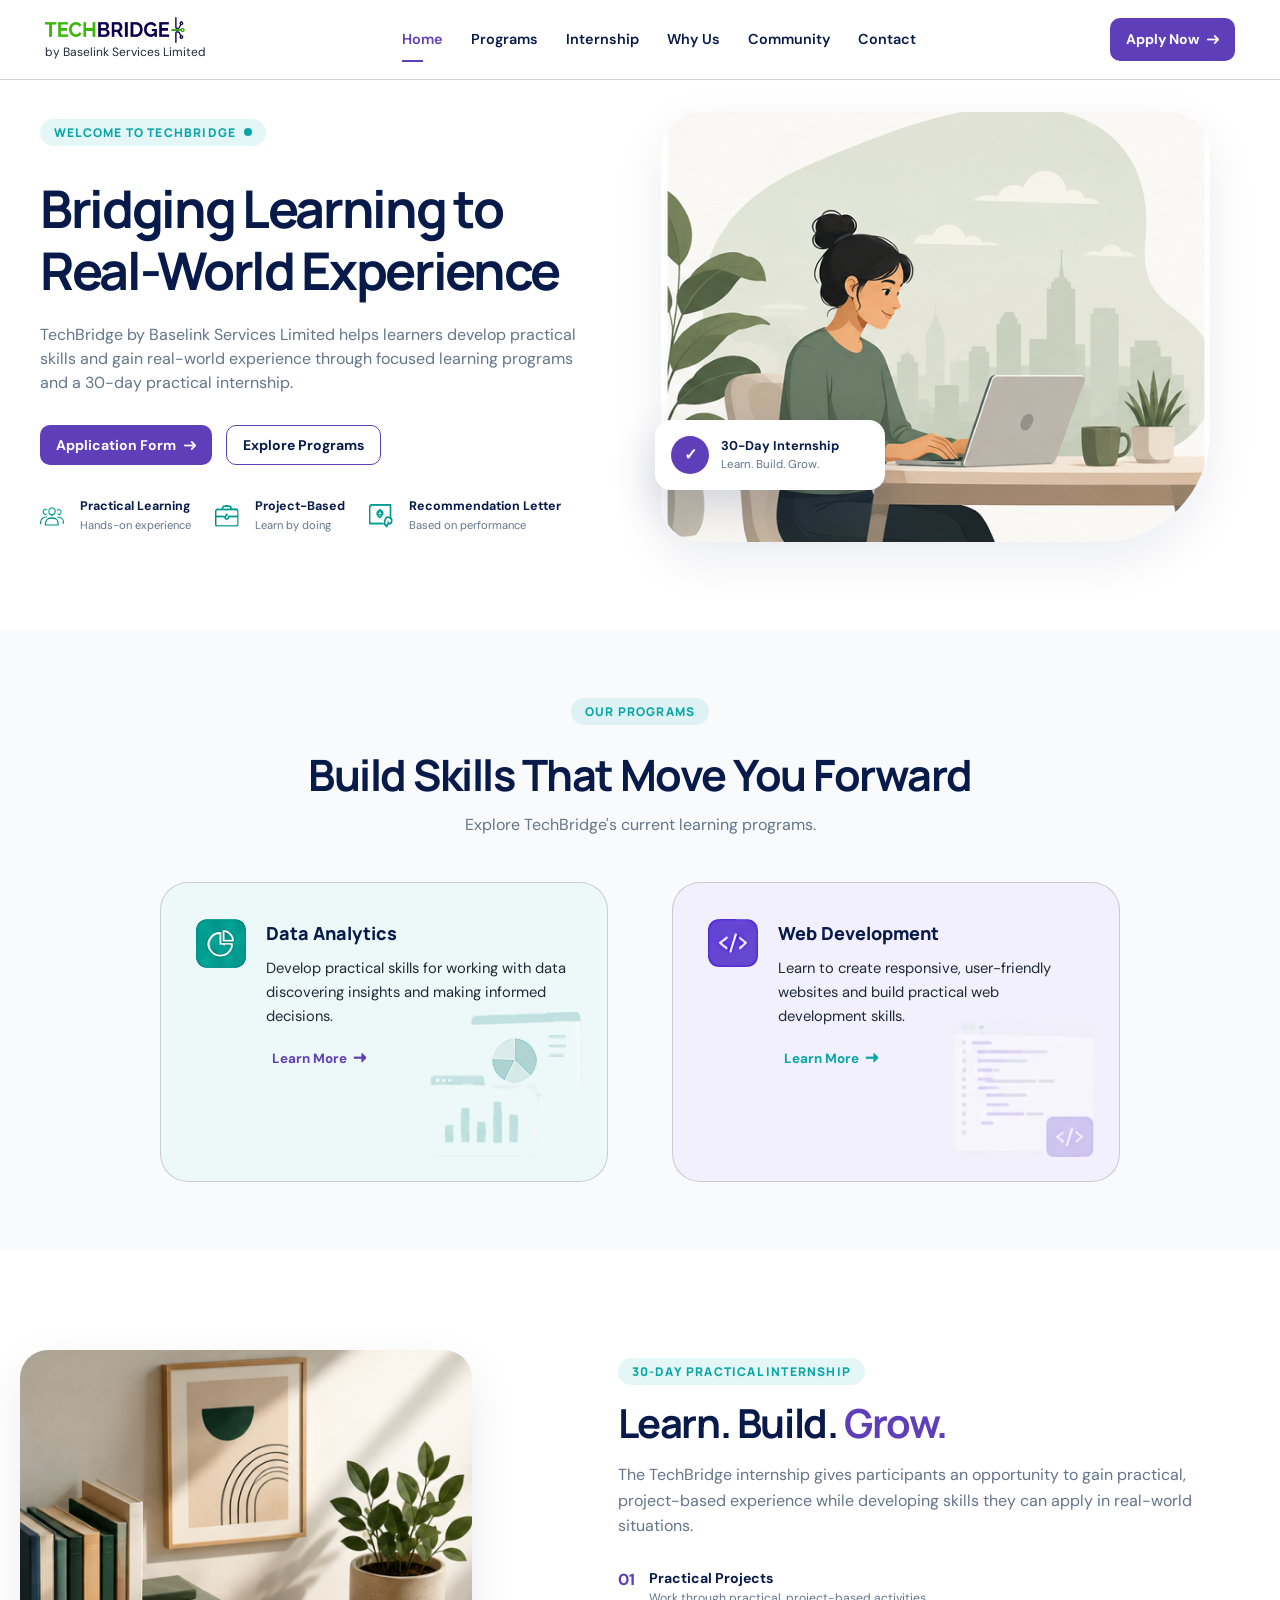
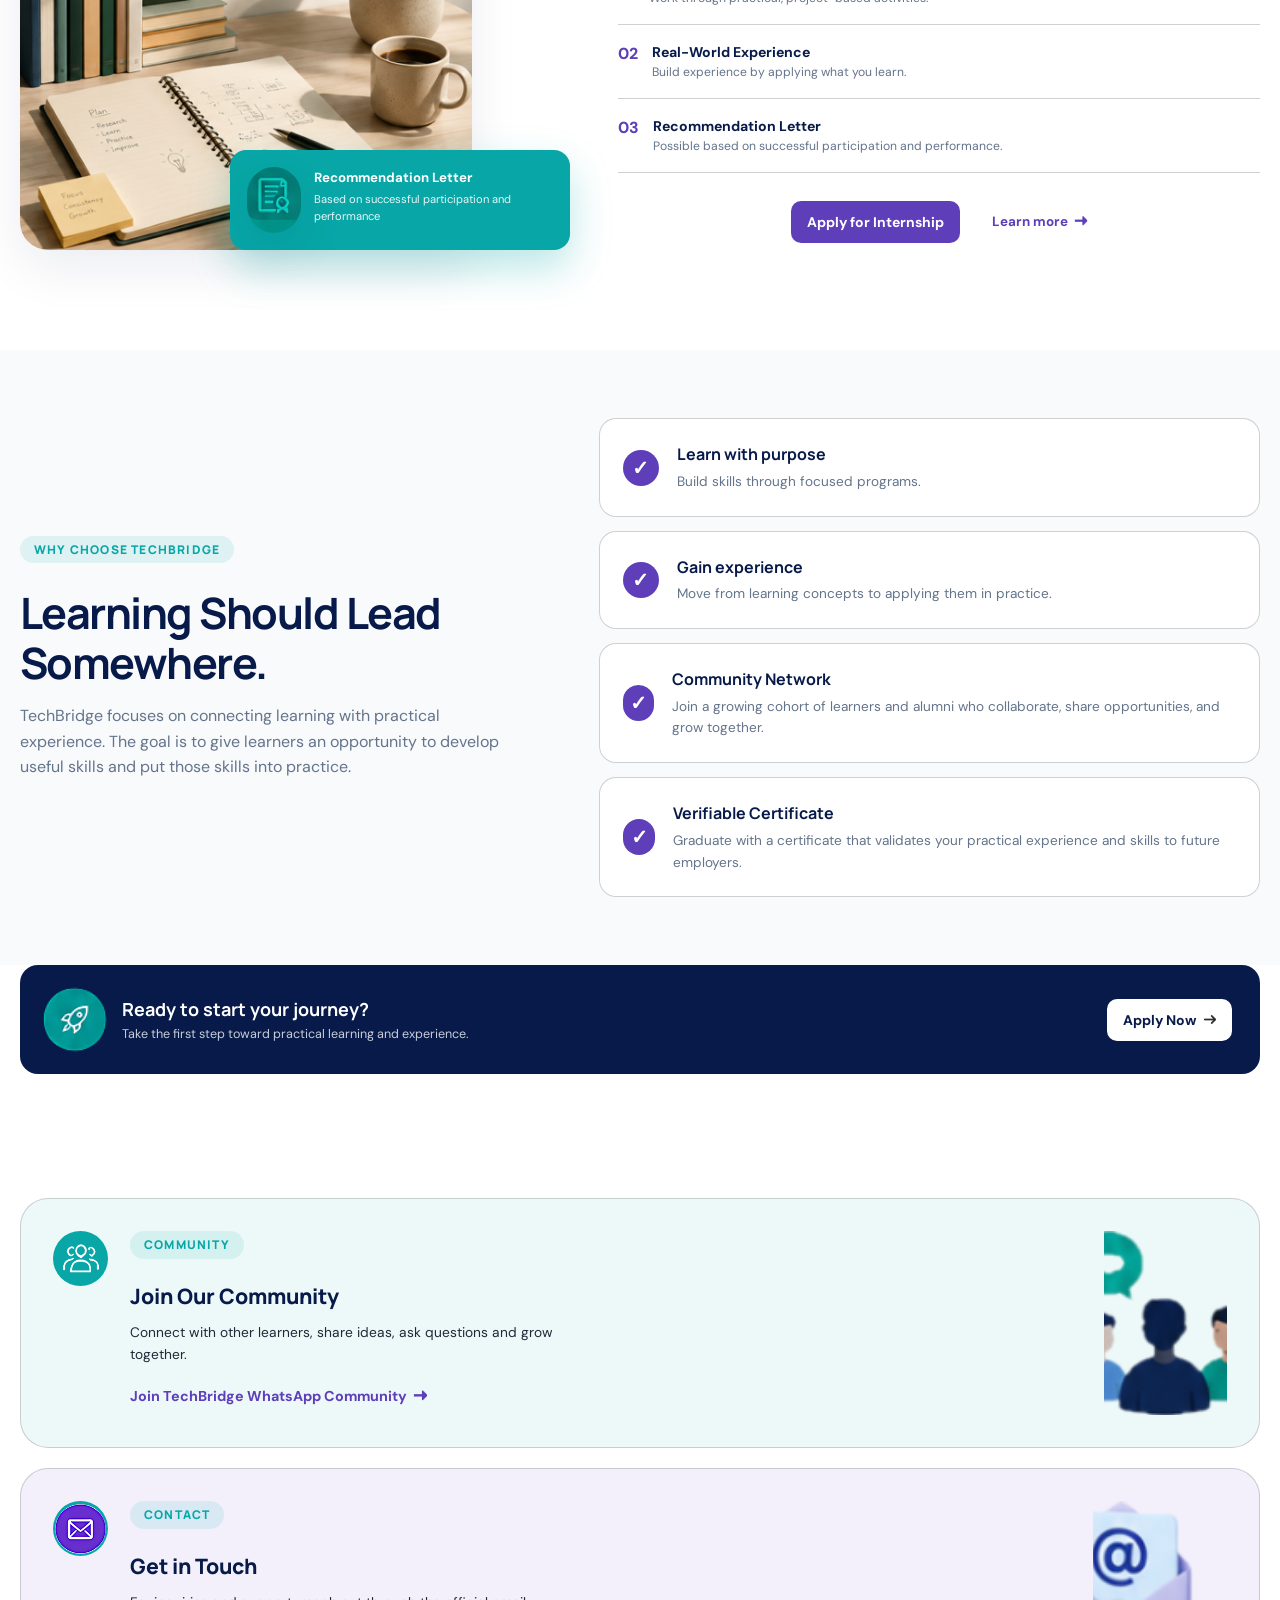
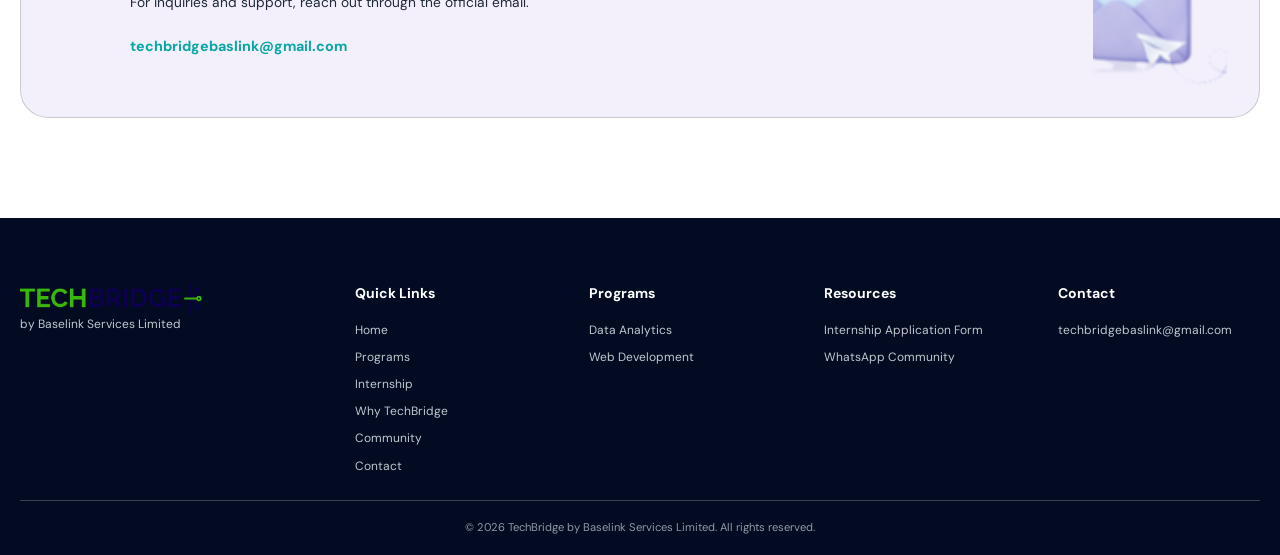
==== commit 2742cc06: "Add Internship.html file" ====
--- a/index.html
+++ b/index.html
@@ -11,7 +11,7 @@
 
 <body>
   <div class="page_container">
-         <!--  Header page-->
+    <!--  HEADER SECTION-->
     <header class="header_container">
       <div class="header">
           <!-- Logo -->
@@ -33,9 +33,9 @@
               </label>
           </div>
 
+          <!-- NAVIGATION LINKS AND APPLY BUTTON -->
           <div class="nav_container">
             <div class="navLinks_CTA">
-              <!-- Desktop Navigation Link desktop_nav-->
               <nav class="">
                 <a href="#home" class="active">  Home </a>
                 <a href="#programs"> Programs</a>
@@ -61,6 +61,7 @@
       </div>
     </header> 
 
+    <!-- Sidebar overlay -->
     <label for="menu_toggle" class="mobile_overlay"></label>
 
     <!-- Actions -->
@@ -77,6 +78,7 @@
 
           </div>
 
+    <!-- MAIN SECTION -->
     <main>
         <!-- Hero Section -->
       <section class="hero" id="home">
@@ -94,7 +96,6 @@
             </p>
 
             <div class="hero_buttons">
-              
               <a 
                 href="https://docs.google.com/forms/d/e/1FAIpQLScoEhKAAUHw0lB2lzI5oT4x_VPQNSY2XE8Hv71q0XZ7IS_3bA/viewform" target="_blank" rel="noopener noreferrer"
                 class="cta_button hero_btn"
@@ -103,7 +104,6 @@
                 <img src="/img/btn-arrow-icon.png" alt="Arrow">
               </a>
 
-
               <a
                 href="#programs"
                 class="btn_outline cta_button hero_btn"
@@ -119,53 +119,33 @@
                 <img src="/img/user-icon.png" alt="Users" class="feature_icon" >
 
                 <div class="feature_content">
-                  <strong>
-                    Practical Learning
-                  </strong>
-
-                  <small>
-                    Hands-on experience
-                  </small>
+                  <strong>Practical Learning</strong>
+                  <small>Hands-on experience</small>
                 </div>
-
-              </div>
-
+              </div>
 
               <div class="mini_feature">
                 <img src="/img/expert-icon.png" alt="Project" class="feature_icon" >
 
                 <div class="feature_content">
-                  <strong>
-                    Project-Based 
-                  </strong>
-
-                  <small>
-                    Learn by doing
-                  </small>
+                  <strong>Project-Based </strong>
+                  <small>Learn by doing</small>
                 </div>
-
-              </div>
-
+              </div>
 
               <div class="mini_feature">
                 <img src="/img/Recommendation-icon.png" alt="Recommendation" class="feature_icon" >
 
                 <div class="feature_content">
-                  <strong>
-                    Recommendation Letter
-                  </strong>
-
-                  <small>
-                    Based on performance
-                  </small>
+                  <strong>Recommendation Letter</strong>
+                  <small>Based on performance </small>
                 </div>
               </div>
             </div>
           </div>
 
-
           <!-- Hero Image -->
-          <div class="hero-visual">
+          <div class="hero_visual">
             <img
               src="./img//Hero-illustration.png"
               alt="Learner working on a laptop"
@@ -225,17 +205,7 @@
                 </a>
               </div>
 
-
-              <div
-                class="card_decoration bars"
-                aria-hidden="true"
-              >
-                <span></span>
-                <span></span>
-                <span></span>
-                <span></span>
-              </div>
-
+              <img src="/img/dataCode-icon.png" alt="Data Illustration" class="data_Illustration">
             </article>
 
 
@@ -245,7 +215,6 @@
               <div class="program_icon">
                 <img src="./img/web-developement-icon.png" alt="Web Developer" >
               </div>
-
 
               <div class="program_content">
                 <h3> Web Development </h3>
@@ -260,6 +229,8 @@
                   <span>&#x1F806;</span>
                 </a>
               </div>
+
+              <img src="/img/webCode-icon.png" alt="Data Illustration" class="data_Illustration">
             </article>
           </div>
         </div>
@@ -314,10 +285,8 @@
               situations.
             </p>
 
-
             <!-- Benefits -->
             <div class="benefits">
-
               <div class="benefit">
                 <span> 01</span>
 
@@ -341,7 +310,6 @@
 
                 <div>
                   <strong> Recommendation Letter</strong>
-
                   <small>Possible based on successful participation and performance.</small>
                 </div>
               </div>
@@ -353,7 +321,11 @@
                 class="cta_button"
               >
                 Apply for Internship
-                <img src="/img/btn-arrow-icon.png" alt="Learn">
+              </a>
+
+              <a href="internship.html" class="text_link">
+                Learn more 
+                <span>&#x1F806;</span>
               </a>
             </div>
 
@@ -363,7 +335,7 @@
 
       </section>
 
-    <!--  WHY TECHBRIDGE -->
+      <!--  WHY TECHBRIDGE -->
       <section
         class="why section-light"
         id="why"
@@ -428,8 +400,7 @@
         </div>
       </section>
 
-
-          <!--  APPLICATION CTA -->
+      <!--  APPLICATION CTA -->
       <section class="cta_section">
         <div class="container cta_box">
           <div class="cta_icon"> 
@@ -451,9 +422,7 @@
         </div>
       </section>
 
-
-
-     <!--  COMMUNITY + CONTACT -->
+      <!--  COMMUNITY + CONTACT -->
       <section
         class="contact_section section"
         id="community"
@@ -478,7 +447,8 @@
                 target="_blank" rel="noopener noreferrer" 
                 class="text_link"
               >
-                Join TechBridge WhatsApp Community &#x1F806;
+                Join TechBridge WhatsApp Community 
+                <span>&#x1F806;</span>
               </a>
             </div>
 
@@ -510,24 +480,27 @@
               </a>
             </div>
 
-           <img src="./img/email-illustration.png" alt="Illustration" class="Illustration">
+          <img src="./img/email-illustration.png" alt="Illustration" class="Illustration">
           </article>
         </div>
       </section>
     </main>
 
-    <!-- FOOTER SECTION -->
+    <!-- FOOTER SECTION --> 
     <footer class="footer">
       <div class="container footer_grid">
         <!-- Brand -->
         <div class="footer_brand">
-          <img
-            src=".//img//techbridge-logo.png"
-            alt="TechBridge logo"
-          >
-          <p>  Bridging Learning to Real-World Experience</p>
-        </div>
-
+            <img
+              src=".//img//techbridge-logo.png"
+              alt="TechBridge logo"
+            >
+            <p>by Baselink Services Limited</p>
+          
+          
+         <!--  <p>  Bridging Learning to Real-World Experience</p> -->
+        </div>
+        
         <!-- Quick Links -->
         <div class="footer_column">
           <h3>  Quick Links </h3>
@@ -540,14 +513,12 @@
           <a href="#contact"> Contact </a>
         </div>
 
-
         <!-- Programs -->
         <div class="footer_column">
           <h3>  Programs</h3>
           <a href="#programs">  Data Analytics</a>
           <a href="#programs">  Web Development  </a>
         </div>
-
 
         <!-- Resources -->
         <div class="footer_column">
@@ -566,13 +537,12 @@
 
         </div>
 
-
         <!-- Contact -->
         <div class="footer_column">
           <h3>Contact </h3>
           <a href="mailto:techbridgebaslink@gmail.com">  techbridgebaslink@gmail.com</a>
         </div>
-
+        
       </div>
 
       <div class="container footer_bottom">
--- a/style.css
+++ b/style.css
@@ -142,8 +142,8 @@
 }
 
 .section-light {
-    padding: 6.25rem 0;
-    background: var(--bg-soft);
+    padding: 4.25rem 0;
+    background-color: var(--bg-soft);
 }
 
 .page_container,
@@ -309,6 +309,7 @@
   gap: 0.5rem;
   font-size: 0.75rem;
   font-weight: 800;
+  text-transform: uppercase;
   letter-spacing: 0.1em;
   background-color:rgba(8, 166, 166, 0.104);
   color: var(--secondary);
@@ -337,8 +338,9 @@
 
 .hero_text {
   max-width: 35.75rem;
-  color: var(--text-2);
+  color: var(--muted);
   font-size: 1rem;
+  line-height: 1.5;
 }
 
 .hero_buttons {
@@ -375,6 +377,7 @@
   flex-wrap: wrap;
   gap: 1.5rem;
   margin-top: 2rem;
+  width: fit-content;
 }
 
 .mini_feature,
@@ -397,7 +400,6 @@
 .mini_feature strong {
   color: var(--text);
   font-size: 0.78rem;
-
 }
 
 .mini_feature small {
@@ -405,26 +407,25 @@
   font-size: 0.7rem;
 }
 
-
-.hero-visual {
+.hero_visual {
   position: relative;
-  min-height: 500px;
+  min-height: 400px;
   display: grid;
   place-items: center;
 }
 
-
-.hero-visual > img {
+.hero_visual > img {
   position: relative;
   z-index: 2;
-  width: min(100%, 590px);
+  width:  90%;
   height: 430px;
   object-fit: cover;
   object-position: center;
   border-radius: 40px 40px 110px 40px;
   box-shadow: var(--shadow);
-}
-
+  background: transparent;
+ /*  border: 2px solid red; */
+}
 
 .floating-card {
   position: absolute;
@@ -440,7 +441,6 @@
   background: var(--bg);
   box-shadow: 0 18px 45px rgba(7, 26, 73, 0.16);
 }
-
 
 .floating-icon {
   width: 38px;
@@ -453,18 +453,15 @@
   font-weight: 800;
 }
 
-
 .floating-card strong,
 .floating-card small {
   display: block;
 }
 
-
 .floating-card strong {
   color: var(--text);
   font-size: 0.8rem;
 }
-
 
 .floating-card small {
   color: var(--muted);
@@ -502,8 +499,11 @@
   display: grid;
   grid-template-columns: repeat(2, 1fr);
   gap: 4rem;
-  /* max-width: 50rem; */
   margin: 0 auto;
+}
+
+.page_container .program_grid {
+  max-width: 60rem; 
 }
 
 .program_card {
@@ -557,6 +557,17 @@
   font-size: 0.92rem;
 }
 
+.data_Illustration {
+  position: absolute;
+  right: 1.5rem;
+  bottom: 1.5rem;
+}
+
+.web_card .data_Illustration {
+  opacity: 0.5;
+  width: 32%;
+}
+
 /* Text links */
 .text_link {
   color: var(--primary);
@@ -564,6 +575,7 @@
   font-size: 0.84rem;
   display: flex;
   align-items: center;
+  width: fit-content;
 }
 
 .text_link:hover, 
@@ -571,49 +583,18 @@
   text-decoration: underline;
 }
 
-.web_card .text_link {
+.web_card .text_link,
+.journey_header h2 span {
   color: var(--secondary);
 }
 
 .text_link span {
-  margin-left: 6px;
+  margin-left: 0.375rem;
   transition: margin var(--transition);
 }
 
 .text_link:hover span {
   margin-left: 0.625rem;
-}
-
-.card_decoration {
-  position: absolute;
-  right: 1.875rem;
-  bottom: 1.875rem;
-  display: flex;
-  align-items: end;
-  gap: 0.5rem;
-  opacity: 0.2;
-}
-
-.card_decoration span {
-  width: 15px;
-  border-radius: 4px 4px 0 0;
-  background: var(--primary);
-}
-
-.card_decoration span:nth-child(1) {
-  height: 40px;
-}
-
-.card_decoration span:nth-child(2) {
-  height: 70px;
-}
-
-.card_decoration span:nth-child(3) {
-  height: 55px;
-}
-
-.card_decoration span:nth-child(4) {
-  height: 95px;
 }
 
 /* INTERNSHIP SECTION STYLE */
@@ -638,7 +619,6 @@
 
 
 /* Recommendation badge */
-
 .recommendation-badge {
   position: absolute;
   right: -1.5rem;
@@ -736,10 +716,13 @@
   display: flex;
   flex-wrap: wrap;
   justify-content: center;
-  gap: 22px;
-  margin-top: 28px;
-}
-
+  gap: 2rem;
+  margin-top: 1.75rem;
+}
+
+.internship_actions .text_link:hover span {
+  margin-left: 0.375rem;
+}
 
 
    /* WHY TECHBRIDGE STYLE */
@@ -799,8 +782,6 @@
   color: var(--muted);
   font-size: 0.85rem;
 }
-
-
 
 /*  APPLICATION  CTA */
 .cta_section {
@@ -926,8 +907,6 @@
   word-break: break-word;
 }
 
-
-
   /*  FOOTER */
 .footer {
   padding-top: 4rem;
@@ -935,23 +914,29 @@
   color: var(--bg);
 }
 
+.footer_content {
+  display: flex;
+  justify-content: space-between;
+  padding-bottom: 2.8rem;
+
+}
+
+.footer_brand img {
+  width: 60%;
+}
+
+.footer_brand p {
+  width: fit-content;
+  font-size: 0.75rem;
+  color: var(--surface-2);
+  opacity: 0.8;
+}
+
 .footer_grid {
   display: grid;
   grid-template-columns: 1.5fr repeat(4, 1fr);
   gap: 2rem;
-  padding-bottom: 2.8rem;
-}
-
-.footer_brand img {
-  width: 60%;
-  margin-bottom: 0.8rem;
-}
-
-.footer_brand p {
-  max-width: 230px;
-  font-size: 0.875rem;
-  color: var(--surface-2);
-  opacity: 0.8;
+  padding-bottom: 1.5rem;
 }
 
 .footer_column {
@@ -1030,7 +1015,6 @@
   transform: translateX(0.5rem);
 }
 
-/* PROGRAM OVERVIEW STYLE */
 .program_overview {
   background-color: var(--bg);
   display: flex;
@@ -1163,7 +1147,6 @@
   font-weight: 500;
 }
 
-/* PROGRAM DIFFERENTIATION STYLE */
 .differ_container {
   display: flex;
   flex-direction: column;
@@ -1288,6 +1271,497 @@
   color: var(--primary);
 }
 
+
+/* INTERNSHIP PAGE STYLE */
+.internship_hero .hero_features {
+  gap: 2rem;
+  margin-top: 3rem;
+}
+
+.internship_hero .feature_icon {
+  width: 44px;
+  height: 44px;
+  display: grid;
+  place-items: center;
+  border-radius: var(--radius-lg);
+  background-color: var(--secondary-opacity);
+}
+
+.internship_hero .feature_content strong{
+  font-size: 1rem;
+  line-height: normal;
+}
+
+.internship_hero .feature_content small {
+  text-transform: uppercase;
+  font-weight: 500;
+}
+
+.internship_hero .hero_visual img {
+  border-radius: 1.75rem;
+  box-shadow: none;
+  width: 100%;
+}
+
+.hero_badge {
+  position: absolute;
+  right: 20%;
+  top: 15%;
+  z-index: 2;
+  text-align: center;
+  transform: rotate(-20deg);
+  display: flex;
+  flex-direction: column;
+}
+
+.hero_badge strong {
+  color: var(--text-2);
+  font-size: 1.675rem;
+  line-height: 1.2;
+  font-weight: 800;
+  font-family: var(--font-manrope);
+  opacity: 0.5;
+}
+
+.journey_section {
+  text-align: center;
+  padding-bottom: 0.5rem;
+}
+
+.journey_header {
+  max-width: 650px;
+  margin: 0 auto 3.5rem;
+}
+
+.journey_header h2,
+.roadmap_heading h2 {
+  color: var(--text);
+  font-size: 2rem;
+  font-family: var(--font-manrope);
+  line-height: 1.3;
+  letter-spacing: -0.04em;
+}
+
+.journey_header p,
+.roadmap_heading p {
+  max-width: 600px;
+  margin: 0.8rem auto 0;
+  color: var(--muted);
+  font-size: 0.85rem;
+  font-weight: 500;
+  line-height: 1.7;
+}
+
+.phase_cards {
+  display: grid;
+  grid-template-columns: repeat(3, 1fr);
+  gap: 1.5rem;
+  max-width: 1100px;
+  margin: 0 auto 3rem;
+  padding: 0.5rem;
+  text-align: start;
+  border-radius: var(--radius-md);
+  background-color: var(--bg);
+  border: 1px solid var(--border);
+}
+
+.phase_card {
+  padding: 1rem;
+  border: 1px solid var(--border);
+  border-radius: var(--radius-md);
+  background: var(--bg);
+  transition: var(--transition);
+}
+
+.phase_card:hover {
+  transform: translateY(-4px);
+}
+
+.phase_top {
+  display: flex;
+  align-items: center;
+  justify-content: space-between;
+  margin-bottom: 0.5rem;
+}
+
+.phase_label {
+  padding: 0.25rem 0.8rem;
+  border-radius: 50px;
+  font-size: 0.65rem;
+  font-weight: 700;
+  letter-spacing: 0.08em;
+}
+
+.phase_days {
+  color: var(--text-2);
+  font-size: 0.75rem;
+  font-weight: 500;
+}
+
+.phase_card h3 {
+  margin-bottom: 0.25rem;
+  color: var(--text);
+  font-size: 1rem;
+  font-family: var(--font-manrope);
+  font-weight: 800;
+}
+
+.phase_card p {
+  max-width: 300px;
+  margin-bottom: 0.5rem;
+  color: var(--muted);
+  font-size: 0.8rem;
+  line-height: 1.7;
+}
+
+.phase_tasks {
+  color: var(--text-2);
+  font-size: 0.65rem;
+  font-weight: 700;
+  letter-spacing: 0.05em;
+}
+
+.phase_one {
+  background: var(--data-bg);
+}
+
+.phase_one .phase_label {
+  background-color: var(--secondary-opacity);
+  color: var(--secondary);
+}
+
+.phase_two {
+  background-color: var(--web-bg);
+  border-color: var(--primary-opacity);
+
+}
+
+.phase_two .phase_label {
+  background-color: var(--primary-opacity);
+  color: var(--primary);
+}
+
+.phase_three {
+  background-color: rgb(255, 248, 239);
+  border-color: rgb(244, 223, 195);
+}
+
+.phase_three .phase_label {
+  background-color: rgb(255, 236, 212);
+  color: rgb(232, 117, 24);
+}
+
+.difficulty_scale {
+  display: flex;
+  align-items: center;
+  justify-content: center;
+  flex-wrap: wrap;
+  gap: 1.2rem;
+ /*  margin: 0 auto 4rem; */
+  padding: 0.5rem 0;
+}
+
+.difficulty_title {
+  color: var(--text);
+  font-size: 0.75rem;
+  font-weight: 800;
+  letter-spacing: 0.06em;
+}
+
+.difficulty_item {
+  display: flex;
+  align-items: center;
+  gap: 0.5rem;
+  color: var(--text-2);
+}
+
+.difficulty_dots {
+  display: flex;
+  gap: 0.2rem;
+}
+
+.difficulty_dots span {
+  width: 7px;
+  height: 7px;
+  border-radius: 50%;
+  background-color: var(--border);
+}
+
+.level_one,
+.level_two {
+  background-color: var(--secondary) !important;
+}
+
+.level_three {
+  background-color: #f2a51a !important;
+}
+
+.level_four {
+  background-color: #f47b19 !important; 
+}
+
+.level_five  {
+  background-color: #f15b19 !important;
+}
+
+.difficulty_item small {
+  font-size: 0.75rem;
+}
+
+
+.roadmap {
+  padding: 2rem ;
+  margin-bottom: 2rem;
+  background-color: var(--program-hero-bg);
+  border-radius: var(--radius-md);
+}
+
+.roadmap_heading {
+  text-align: center;
+}
+
+.verses_container {
+  max-width: 1000px;
+  margin: 0 auto 1rem;
+  margin-top: 1.5rem;
+  flex-direction: row;
+}
+
+.verses_container span  {
+  width: 100%;
+  border-style: solid;
+  border-color: var(--secondary-opacity);
+}
+
+.verses_container p {
+  padding: 0 0.5rem ;
+  border-radius: var(--radius-md);
+  font-size: 0.8rem;
+  white-space: nowrap;
+  color: var(--secondary);
+  /* border: 1px solid red; */
+}
+
+.roadmap_timeline {
+  max-width: 1000px;
+  margin: 0 auto 3rem;
+  position: relative;
+
+  display: grid;
+  grid-template-columns: 1fr 1fr;
+
+  column-gap: 7rem;
+  row-gap: 1.5rem;
+
+  padding: 1rem 0;
+}
+
+
+/* Central line */
+.roadmap_timeline::before {
+  content: "";
+  position: absolute;
+  top: 0;
+  bottom: 0;
+  left: 50%;
+  width: 1px;
+  background: #ccefed;
+  transform: translateX(-50%);
+}
+
+
+/* Task cards */
+
+.task_card {
+  position: relative;
+  padding: 1.4rem 1.5rem;
+  border: 1px solid var(--border);
+  border-radius: var(--radius-md);
+  background: var(--bg);
+  box-shadow: 0 8px 25px rgba(11, 31, 75, 0.04);
+  transition:
+    transform 0.3s ease,
+    box-shadow 0.3s ease;
+}
+
+
+.task_card:hover {
+  transform: translateY(-3px);
+  box-shadow: var(--shadow);
+}
+
+
+/* Left cards */
+.task_left {
+  grid-column: 1;
+}
+
+/* Right cards */
+.task_right {
+  grid-column: 2;
+}
+
+/* Make cards alternate vertically */
+.task_left:nth-child(1) {
+  grid-row: 1;
+}
+
+.task_right:nth-child(2) {
+  grid-row: 2;
+}
+
+.task_left:nth-child(3) {
+  grid-row: 3;
+}
+
+.task_right:nth-child(4) {
+  grid-row: 4;
+}
+
+.task_left:nth-child(5) {
+  grid-row: 5;
+}
+
+.task_right:nth-child(6) {
+  grid-row: 6;
+}
+
+.task_left:nth-child(7) {
+  grid-row: 7;
+}
+
+.task_right:nth-child(8) {
+  grid-row: 8;
+}
+
+.task_header {
+  display: flex;
+  align-items: center;
+  justify-content: space-between;
+  gap: 1rem;
+  margin-bottom: 0.8rem;
+}
+
+.task_header > div {
+  display: flex;
+  align-items: center;
+  gap: 0.7rem;
+}
+
+.task_day {
+  padding: 5px 9px;
+  border-radius: 50px;
+  background: #e1f7f6;
+  color: #08a5a5;
+  font-size: 0.6rem;
+  font-weight: 700;
+}
+
+
+.task_number {
+  color: var(--text-2);
+  font-size: 0.6rem;
+  font-weight: 600;
+  letter-spacing: 0.04em;
+}
+
+
+.task_card h3 {
+  margin-bottom: 0.55rem;
+  color: var(--text);
+  font-size: 0.95rem;
+  line-height: 1.4;
+}
+
+.task_card p {
+  max-width: 470px;
+  color: var(--text-2);
+  font-size: 0.7rem;
+  line-height: 1.65;
+}
+
+
+
+/*    DIFFICULTY BADGES */
+.difficulty_badge {
+  padding: 5px 9px;
+  border-radius: 50px;
+  font-size: 0.55rem;
+  font-weight: 600;
+  white-space: nowrap;
+}
+
+.difficulty_badge.beginner {
+  background: #e5f8f6;
+  color: #08a5a5;
+}
+
+
+.difficulty_badge.beginner_intermediate {
+  background: #edf5ff;
+  color: #4277d1;
+}
+
+.difficulty_badge.intermediate {
+  background: #f1ebff;
+  color: #6843c5;
+}
+
+.difficulty_badge.intermediate_advanced {
+  background: #fff0e4;
+  color: #e87518;
+}
+
+.difficulty_badge.advanced {
+  background: #ffe9dc;
+  color: #e45c1a;
+}
+
+.task_card::after {
+  content: "";
+  position: absolute;
+  top: 50%;
+  width: 7rem;
+  height: 1px;
+  background: #ccefed;
+}
+
+/* Left → center */
+.task_left::after {
+  right: -7rem;
+}
+
+/* Right → center */
+.task_right::after {
+  left: -7rem;
+}
+
+/* Timeline dots */
+.task_card::before {
+  content: "";
+  position: absolute;
+  top: 50%;
+  width: 12px;
+  height: 12px;
+  border: 2px solid white;
+  border-radius: 50%;
+  background: #08a5a5;
+  box-shadow: 0 0 0 1px #08a5a5;
+  transform: translateY(-50%);
+  z-index: 2;
+}
+
+/* Left dot */
+.task_left::before {
+  right: -7.35rem;
+}
+
+/* Right dot */
+.task_right::before {
+  left: -7.35rem;
+}
+
+
 /* MEDIA QUERY RESPONSIVENESS */
     /* Mobile view */
 @media (max-width: 1023px) {
@@ -1444,6 +1918,11 @@
     padding: 2.2rem 1.5rem;
   }
 
+  .data_Illustration {
+    bottom: 0.5rem;
+    right: 0.5rem;
+  } 
+
   .text_link {
     font-size: 1rem;
   }
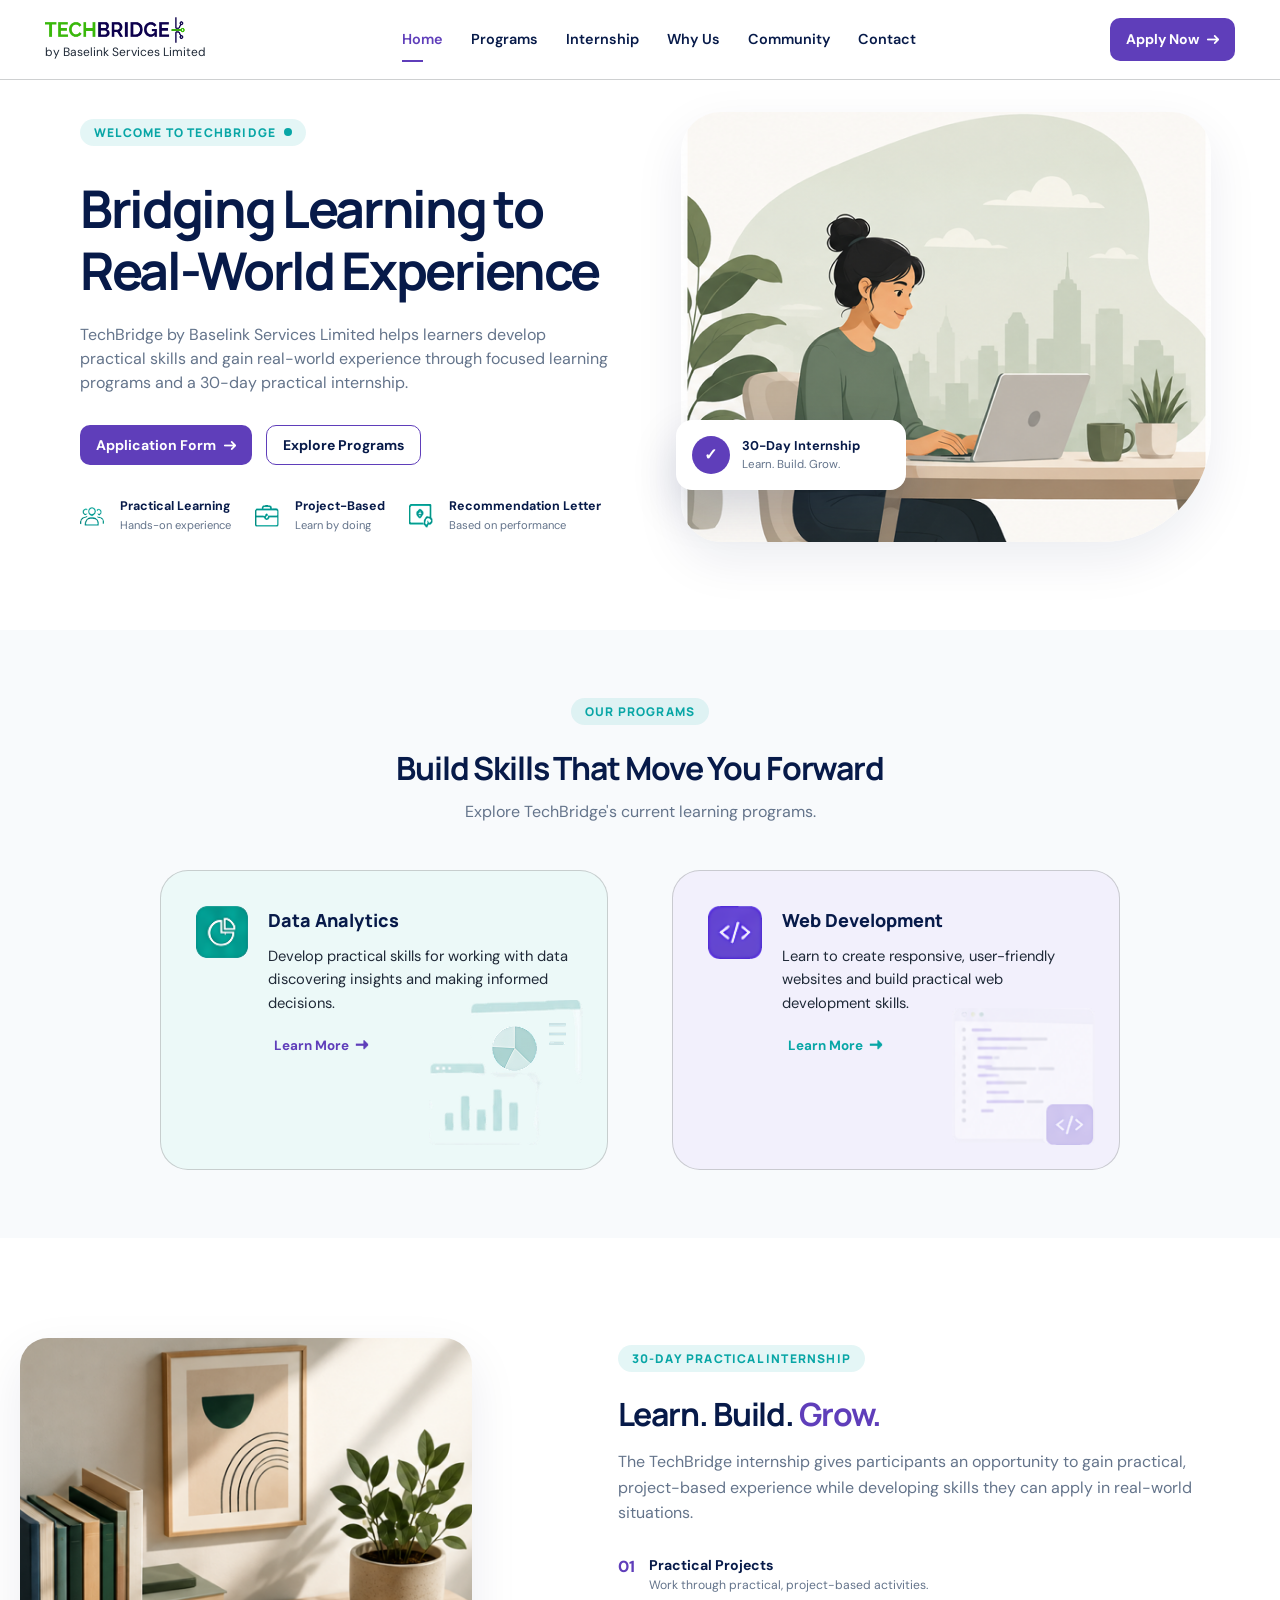
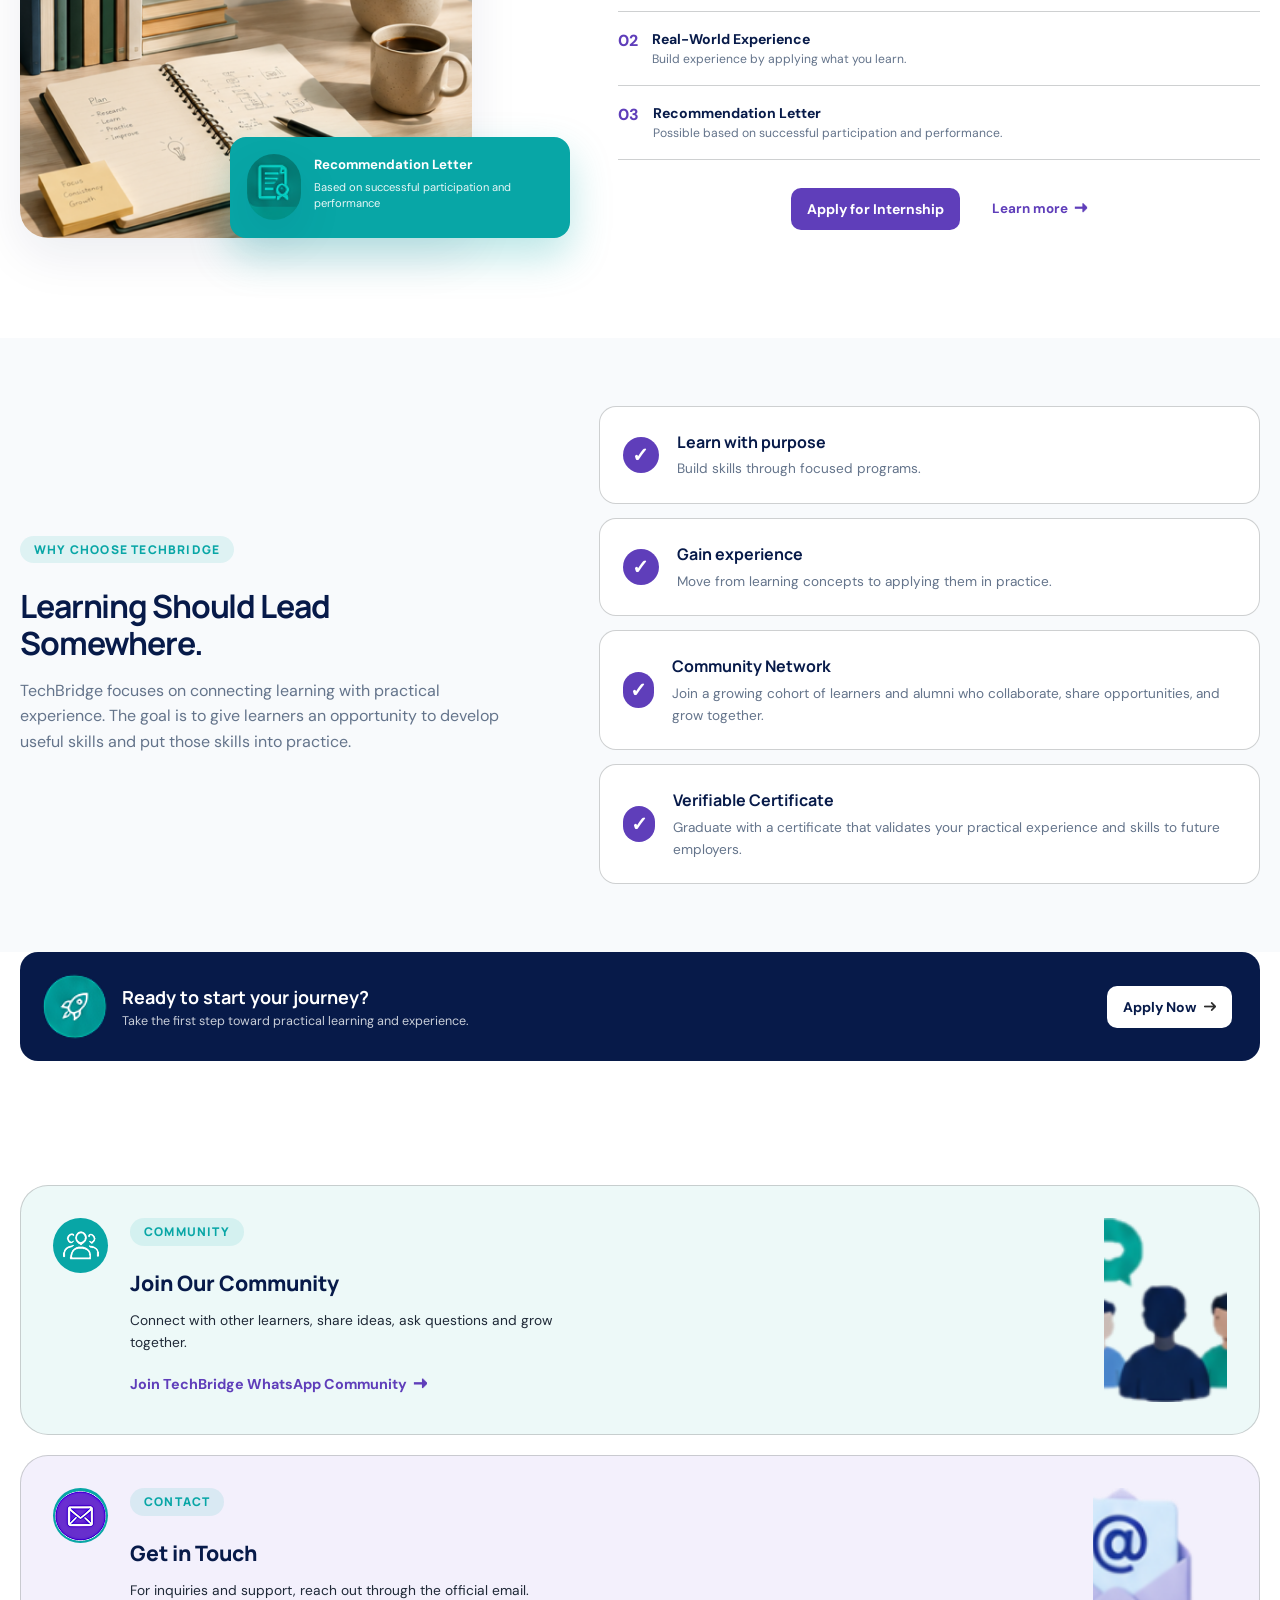
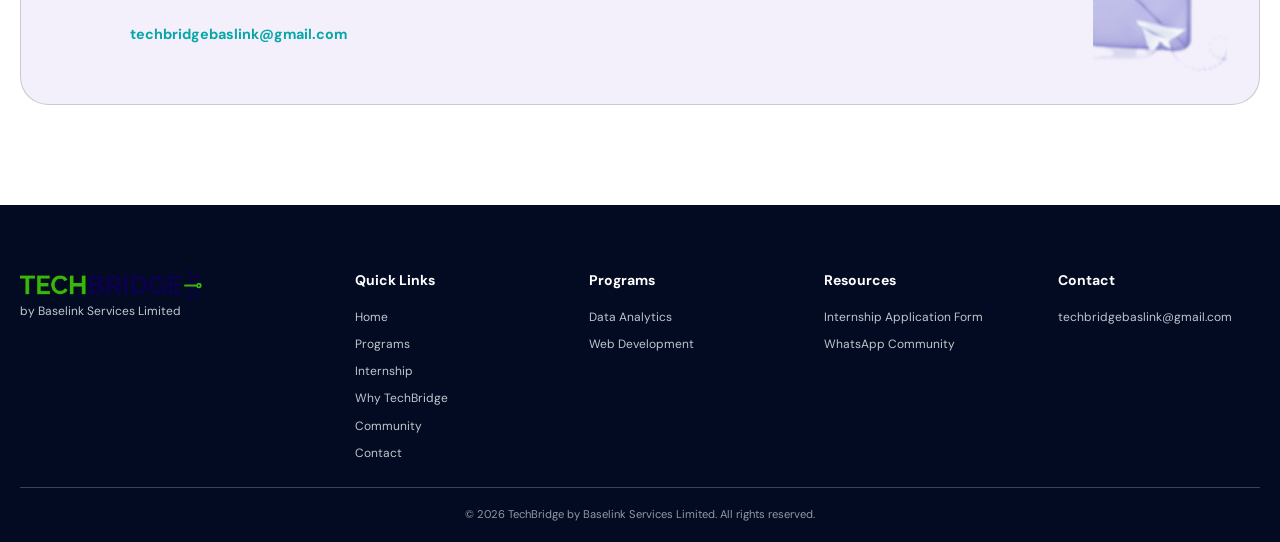
==== commit f6c6bbeb: "Update Changes" ====
--- a/index.html
+++ b/index.html
@@ -187,9 +187,7 @@
           <div class="program_grid">
             <!-- Data Analytics -->
             <article class="program_card analytics_card">
-              <div class="program_icon">
-                <img src="./img/data-analytics-icon.png" alt="Data Analytics" >
-              </div>
+              <img src="./img/data-analytics-icon.png" alt="Data Analytics" class="program_icon">
 
               <div class="program_content">
                 <h3>Data Analytics </h3>
@@ -212,10 +210,8 @@
             <!-- Web Development -->
             <article class="program_card web_card">
 
-              <div class="program_icon">
-                <img src="./img/web-developement-icon.png" alt="Web Developer" >
-              </div>
-
+              <img src="./img/web-developement-icon.png" alt="Web Developer" class="program_icon">
+              
               <div class="program_content">
                 <h3> Web Development </h3>
 
@@ -241,12 +237,10 @@
         class="internship section"
         id="internship"
       >
-
         <div class="container internship_grid">
 
           <!-- Image -->
           <div class="internship_image">
-
             <img
               src="/img/Internship-img.png"
               alt="Learner studying and planning at a desk"
@@ -273,7 +267,7 @@
               30-DAY PRACTICAL INTERNSHIP
             </span>
 
-            <h2>
+            <h2 class="internship_h2">
               Learn. Build.
               <span>Grow.</span>
             </h2>
--- a/style.css
+++ b/style.css
@@ -45,6 +45,12 @@
   /* Dark sections */
   --dark: #071A49;
   --dark-2: #020B21;
+
+  /* Roadmaps color */
+  --phase-3: rgb(241, 91, 25);
+  --phase-3-bg: rgb(255, 248, 239);
+  --phase-3-border: rgb(244, 223, 195);
+  --phase-3-label-bg: rgb(255, 236, 212);
 
 
   /* Other */
@@ -294,12 +300,12 @@
 .hero {
   position: relative;
   overflow: hidden;
-  padding: 7rem 2.5rem 5.5rem;
+  padding: 7rem 2.5rem 5.5rem 5rem;
   background: var(--bg);
   display: grid;
   grid-template-columns: 0.95fr 1.05fr;
   align-items: center;
-  gap: 40px;
+  gap: 2.5rem;
 }
 
 
@@ -337,10 +343,11 @@
 }
 
 .hero_text {
-  max-width: 35.75rem;
+  max-width: 35rem;
   color: var(--muted);
   font-size: 1rem;
   line-height: 1.5;
+  margin-top: 1rem;
 }
 
 .hero_buttons {
@@ -424,7 +431,6 @@
   border-radius: 40px 40px 110px 40px;
   box-shadow: var(--shadow);
   background: transparent;
- /*  border: 2px solid red; */
 }
 
 .floating-card {
@@ -477,12 +483,13 @@
   text-align: center;
 }
 
-.section_heading h2,
-.why h2 {
-  margin-top: 9px;
+.program_h2,
+.why h2,
+.internship_h2 {
+  margin-top: 0.565rem;
   font-family: var(--font-manrope);
   color: var(--text);
-  font-size: clamp(2rem, 4vw, 2.7rem);
+  font-size: 2rem;
   line-height: 1.15;
   letter-spacing: -0.035em;
 }
@@ -533,8 +540,8 @@
   background: var(--web-bg);
 }
 
-.program_icon img{
-  width: 60px;
+.program_icon {
+  width: 30%;
   height: fit-content;
 }
 
@@ -551,7 +558,6 @@
 }
 
 .program_content p {
-  max-width: 370px;
   margin: 0.625rem 0 1.25rem;
   color: var(--text-2);
   font-size: 0.92rem;
@@ -633,23 +639,19 @@
   box-shadow:0 18px 40px rgba(8, 166, 166, 0.28);
 }
 
-
 .badge_icon img{
   width: 60px;
   height: auto;
 }
 
-
 .recommendation-badge strong,
 .recommendation-badge small {
   display: block;
 }
 
-
 .recommendation-badge strong {
   font-size: 0.83rem;
 }
-
 
 .recommendation-badge small {
   margin-top: 3px;
@@ -663,7 +665,6 @@
 .internship_content h2 {
   font-family: var(--font-manrope);
   color: var(--text);
-  font-size:2.5rem;
   line-height: 1.12;
   letter-spacing: -0.035em;
 }
@@ -785,8 +786,7 @@
 
 /*  APPLICATION  CTA */
 .cta_section {
-  padding:
-    0 0 1.5rem;
+  padding: 0 0 1.5rem;
 }
 
 .cta_box {
@@ -1012,7 +1012,7 @@
 
 .program_hero_illustration {
   scale: 1.2; 
-  transform: translateX(0.5rem);
+  transform: translateX(-1rem);
 }
 
 .program_overview {
@@ -1035,10 +1035,6 @@
   font-size: 0.875rem; 
 }
 
-.presentation_heading h2 {
-  font-size: 2rem;
-}
-
 .program_presentation_cards .program_grid {
   align-items: start;
 }
@@ -1050,8 +1046,8 @@
 
 .info {
   display: flex;
+  align-items: start;
   gap: 1.25rem;
-  margin-bottom: 0.75rem;
 }
 
 .dataAnalysis_card h3,
@@ -1103,7 +1099,8 @@
   list-style: none;
 }
 
-.learning_items[open] summary {
+.learning_items[open] summary,
+.task_details[open] summary {
   border-bottom: 1px solid var(--muted);
   padding-bottom: 0.75rem;
 }
@@ -1121,7 +1118,8 @@
 }
 
 .learning_items summary::-webkit-details-marker,
-.learning_items summary::marker {
+.learning_items summary::marker,
+.task_details summary ::marker {
     display: none;
 }
 
@@ -1131,7 +1129,8 @@
     transition: transform 0.5s ease;
 }
 
-.learning_items[open] summary::after {
+.learning_items[open] summary::after,
+.task_details[open] summary::after {
   transform:  rotate(90deg);
 }
 
@@ -1325,12 +1324,12 @@
 
 .journey_section {
   text-align: center;
-  padding-bottom: 0.5rem;
 }
 
 .journey_header {
   max-width: 650px;
   margin: 0 auto 3.5rem;
+  padding: 0 1rem;
 }
 
 .journey_header h2,
@@ -1344,7 +1343,6 @@
 
 .journey_header p,
 .roadmap_heading p {
-  max-width: 600px;
   margin: 0.8rem auto 0;
   color: var(--muted);
   font-size: 0.85rem;
@@ -1387,7 +1385,7 @@
 .phase_label {
   padding: 0.25rem 0.8rem;
   border-radius: 50px;
-  font-size: 0.65rem;
+  font-size: 0.55rem;
   font-weight: 700;
   letter-spacing: 0.08em;
 }
@@ -1407,7 +1405,6 @@
 }
 
 .phase_card p {
-  max-width: 300px;
   margin-bottom: 0.5rem;
   color: var(--muted);
   font-size: 0.8rem;
@@ -1442,13 +1439,13 @@
 }
 
 .phase_three {
-  background-color: rgb(255, 248, 239);
-  border-color: rgb(244, 223, 195);
+  background-color: var(--phase-3-bg);
+  border-color: var(--phase-3-border);
 }
 
 .phase_three .phase_label {
-  background-color: rgb(255, 236, 212);
-  color: rgb(232, 117, 24);
+  background-color: var(--phase-3-label-bg);
+  color: var(--phase-3);
 }
 
 .difficulty_scale {
@@ -1456,9 +1453,9 @@
   align-items: center;
   justify-content: center;
   flex-wrap: wrap;
-  gap: 1.2rem;
- /*  margin: 0 auto 4rem; */
-  padding: 0.5rem 0;
+  gap: 1rem;
+  margin: 0 auto;
+  padding:  0.75rem;
 }
 
 .difficulty_title {
@@ -1466,12 +1463,14 @@
   font-size: 0.75rem;
   font-weight: 800;
   letter-spacing: 0.06em;
+  margin-right: 0.5rem;
 }
 
 .difficulty_item {
   display: flex;
   align-items: center;
   gap: 0.5rem;
+  flex-wrap: wrap;
   color: var(--text-2);
 }
 
@@ -1508,54 +1507,70 @@
   font-size: 0.75rem;
 }
 
-
 .roadmap {
   padding: 2rem ;
   margin-bottom: 2rem;
-  background-color: var(--program-hero-bg);
+  background-color: var(--bg-soft);
   border-radius: var(--radius-md);
+  position: relative;
 }
 
 .roadmap_heading {
   text-align: center;
-}
-
-.verses_container {
+  margin-bottom: 3rem;
+}
+
+.roadmap .verses_container {
   max-width: 1000px;
-  margin: 0 auto 1rem;
-  margin-top: 1.5rem;
+  margin: 2rem auto;
   flex-direction: row;
 }
 
-.verses_container span  {
+.roadmap .verses_container span  {
   width: 100%;
   border-style: solid;
   border-color: var(--secondary-opacity);
 }
 
-.verses_container p {
-  padding: 0 0.5rem ;
+.roadmap .verses_container.building_stage span {
+  border-color: var(--primary-opacity);
+}
+
+.roadmap .verses_container.integration_stage span {
+  border-color: var(--phase-3-border);
+}
+
+.roadmap .verses_container p {
+  padding: 0.1rem 0.75rem ;
   border-radius: var(--radius-md);
   font-size: 0.8rem;
   white-space: nowrap;
   color: var(--secondary);
-  /* border: 1px solid red; */
+  border: 1px solid var(--secondary);
+  background-color: var(--secondary-opacity);
+}
+
+.roadmap .verses_container.building_stage p {
+  background-color: var(--primary-opacity);
+  border-color: var(--primary);
+  color: var(--primary);
+}
+
+.roadmap .verses_container.integration_stage p {
+  color: var(--phase-3);
+  border-color: var(--phase-3);
+  background-color: var(--phase-3-bg);
 }
 
 .roadmap_timeline {
   max-width: 1000px;
-  margin: 0 auto 3rem;
+  margin: 0 auto;
   position: relative;
-
   display: grid;
   grid-template-columns: 1fr 1fr;
-
-  column-gap: 7rem;
-  row-gap: 1.5rem;
-
-  padding: 1rem 0;
-}
-
+  gap: 1rem 7rem;
+  align-items: start;
+}
 
 /* Central line */
 .roadmap_timeline::before {
@@ -1565,200 +1580,268 @@
   bottom: 0;
   left: 50%;
   width: 1px;
-  background: #ccefed;
+  background-color: var(--secondary);
   transform: translateX(-50%);
 }
 
+.roadmap_timeline.timeline_2::before {
+  background: var(--primary);
+}
+
+.roadmap_timeline.timeline_3::before {
+  background-color: var(--phase-3);
+}
 
 /* Task cards */
-
 .task_card {
   position: relative;
-  padding: 1.4rem 1.5rem;
+  padding: 1rem;
   border: 1px solid var(--border);
   border-radius: var(--radius-md);
   background: var(--bg);
   box-shadow: 0 8px 25px rgba(11, 31, 75, 0.04);
-  transition:
-    transform 0.3s ease,
-    box-shadow 0.3s ease;
-}
-
-
-.task_card:hover {
-  transform: translateY(-3px);
-  box-shadow: var(--shadow);
-}
-
-
-/* Left cards */
-.task_left {
-  grid-column: 1;
-}
-
-/* Right cards */
-.task_right {
-  grid-column: 2;
-}
-
-/* Make cards alternate vertically */
-.task_left:nth-child(1) {
-  grid-row: 1;
-}
-
-.task_right:nth-child(2) {
-  grid-row: 2;
-}
-
-.task_left:nth-child(3) {
-  grid-row: 3;
-}
-
-.task_right:nth-child(4) {
-  grid-row: 4;
-}
-
-.task_left:nth-child(5) {
-  grid-row: 5;
-}
-
-.task_right:nth-child(6) {
-  grid-row: 6;
-}
-
-.task_left:nth-child(7) {
-  grid-row: 7;
-}
-
-.task_right:nth-child(8) {
-  grid-row: 8;
-}
-
-.task_header {
-  display: flex;
-  align-items: center;
-  justify-content: space-between;
+}
+
+.task_content {
+  display: flex;
+  align-items: start;
   gap: 1rem;
-  margin-bottom: 0.8rem;
-}
-
-.task_header > div {
-  display: flex;
-  align-items: center;
-  gap: 0.7rem;
+}
+
+.task_no {
+  padding: 0.65rem 0.75rem;
+  border-radius: var(--radius-lg);
+  background: var(--secondary-opacity);
+  color: var(--secondary);
+  font-size: 0.875rem;
+  font-weight: 700;
+}
+
+.timeline_2 .task_no {
+  background: var(--primary-opacity);
+  color: var(--primary);
+}
+
+.timeline_3 .task_no {
+  background: var(--phase-3-bg);
+  color: var(--phase-3);
 }
 
 .task_day {
-  padding: 5px 9px;
-  border-radius: 50px;
-  background: #e1f7f6;
-  color: #08a5a5;
-  font-size: 0.6rem;
-  font-weight: 700;
-}
-
-
-.task_number {
   color: var(--text-2);
   font-size: 0.6rem;
   font-weight: 600;
   letter-spacing: 0.04em;
-}
-
+  padding: 0.125rem 0.5rem;
+  border-radius: var(--radius-sm);
+  background-color: var(--primary-opacity);
+  color: var(--primary);
+}
+
+.timeline_1 .task_day {
+  background-color: var(--secondary-opacity);
+  color: var(--secondary);
+}
+
+.timeline_3 .task_day {
+  background-color: var(--phase-3-label-bg);
+  color: var(--phase-3);
+}
 
 .task_card h3 {
-  margin-bottom: 0.55rem;
   color: var(--text);
   font-size: 0.95rem;
   line-height: 1.4;
-}
-
-.task_card p {
-  max-width: 470px;
-  color: var(--text-2);
-  font-size: 0.7rem;
-  line-height: 1.65;
-}
-
-
+  font-family: var(--font-manrope);
+}
+
+.task_card .task_text {
+  color: var(--muted);
+  font-size: 0.75rem;
+  font-weight: 500;
+  margin-top: 0.25rem;
+  max-width: 80%;
+}
+
+.task_details {
+  margin: 0.875rem 0.875rem 0;
+}
+
+.task_details summary {
+  display: flex;
+  align-items: center;
+  justify-content: space-between;
+  flex-wrap: wrap;
+  list-style: none;
+  cursor: pointer;
+  font-size: 0.75rem;
+  font-weight: 600;
+  color: var(--dark);
+}
+
+.expand_btn:hover {
+  text-decoration: underline;
+}
+
+.task_details p {
+  font-size: 0.825rem;
+  color: var(--dark);
+  padding: 1rem 0;
+}
+
+.skills strong{
+  font-size: 0.75rem;
+  text-transform: uppercase;
+  color: var(--muted);
+}
+
+.skills .skill_list small{
+  font-size: 0.75rem !important;
+  padding: 0.12rem 0.825rem !important;
+  color: var(--muted);
+  background-color: var(--secondary-opacity);
+}
+
+.timeline_2 .skill_list small {
+  background-color: var(--primary-opacity);
+}
+.timeline_3 .skill_list small {
+    background: var(--phase-3-label-bg);
+}
+
+.task_left {
+  grid-column: 1;
+}
+
+.task_right {
+  grid-column: 2;
+}
+
+.task_left:nth-child(1),
+.timeline_2 .task_right:nth-child(1) {
+  grid-row: 1;
+}
+
+.task_right:nth-child(2),
+.timeline_2 .task_left:nth-child(2) {
+  grid-row: 2;
+}
+
+.task_left:nth-child(3),
+.timeline_2 .task_right:nth-child(3) {
+  grid-row: 3;
+}
+
+.task_left:nth-child(7) {
+  grid-row: 7;
+}
+
+.task_right:nth-child(8) {
+  grid-row: 8;
+}
 
 /*    DIFFICULTY BADGES */
-.difficulty_badge {
-  padding: 5px 9px;
-  border-radius: 50px;
-  font-size: 0.55rem;
-  font-weight: 600;
+.difficulty_badge,
+.skills .skill_list small {
+  padding: 0.12rem 0.525rem;
+  border-radius: var(--radius-lg);
+  font-size: 0.575rem;
+  font-weight: 700;
   white-space: nowrap;
 }
 
-.difficulty_badge.beginner {
-  background: #e5f8f6;
-  color: #08a5a5;
-}
-
-
+.difficulty_badge.beginner,
 .difficulty_badge.beginner_intermediate {
-  background: #edf5ff;
-  color: #4277d1;
+  background-color: var(--secondary-opacity);
+  color: var(--secondary);
 }
 
 .difficulty_badge.intermediate {
-  background: #f1ebff;
-  color: #6843c5;
+  background-color: rgba(242, 166, 26, 0.11);
+  color: #f2a51a;
 }
 
 .difficulty_badge.intermediate_advanced {
-  background: #fff0e4;
-  color: #e87518;
+  background-color: rgba(255, 240, 228, 0.719);
+  color: #f47b19;
 }
 
 .difficulty_badge.advanced {
-  background: #ffe9dc;
-  color: #e45c1a;
-}
-
-.task_card::after {
+  background-color: rgb(255, 233, 220);
+  color: #f15b19;
+}
+
+.roadmap_timeline .task_card::after {
   content: "";
   position: absolute;
   top: 50%;
-  width: 7rem;
+  width: 3rem;
   height: 1px;
   background: #ccefed;
 }
 
-/* Left → center */
 .task_left::after {
-  right: -7rem;
-}
-
-/* Right → center */
+  right: -3.5rem;
+}
+
 .task_right::after {
-  left: -7rem;
+  left: -3.5rem;
 }
 
 /* Timeline dots */
-.task_card::before {
+.roadmap_timeline .task_card::before {
   content: "";
   position: absolute;
   top: 50%;
-  width: 12px;
-  height: 12px;
-  border: 2px solid white;
+  width: 14px;
+  height: 14px;
+  border: 2px solid var(--bg);
   border-radius: 50%;
-  background: #08a5a5;
-  box-shadow: 0 0 0 1px #08a5a5;
+  background: var(--secondary);
+  box-shadow: 0 0 0 1px var(--secondary);
   transform: translateY(-50%);
   z-index: 2;
 }
 
-/* Left dot */
+.roadmap_timeline.timeline_1 .task_card:nth-child(1)::before,
+.roadmap_timeline.timeline_1 .task_card:nth-child(2)::before,
+.roadmap_timeline.timeline_1 .task_card:nth-child(3)::before {
+  background-color: var(--secondary);
+  box-shadow: 0 0 0 1px var(--secondary);
+}
+
+.roadmap_timeline.timeline_2 .task_card:nth-child(1)::before,
+.roadmap_timeline.timeline_2 .task_card:nth-child(2)::before,
+.roadmap_timeline.timeline_2 .task_card:nth-child(3)::before {
+  background-color: var(--primary);
+  box-shadow: 0 0 0 1px var(--primary);
+}
+
+
+.roadmap_timeline.timeline_3 .task_card:nth-child(1)::before,
+.roadmap_timeline.timeline_3 .task_card:nth-child(2)::before {
+  background-color: var(--phase-3);
+  box-shadow: 0 0 0 1px var(--phase-3);
+}
+
+/*  dots */
 .task_left::before {
-  right: -7.35rem;
-}
-
-/* Right dot */
+  right: -4.1rem;
+}
+
 .task_right::before {
-  left: -7.35rem;
+  left: -4.1rem;
+}
+
+.intern_application_cta {
+  display: flex;
+  flex-direction: column;
+  align-items: center;
+  gap: 0.5rem;
+}
+
+.inquiry {
+  font-size: 0.75rem;
 }
 
 
@@ -1778,6 +1861,14 @@
    position: relative;
    width: min(100% - 26px, var(--container));
    padding: 1.25rem 0;
+  }
+
+  .brand_logo .logo{
+    width: 120px;
+  }
+
+  .brand_logo p {
+    font-size: 0.5rem;
   }
 
   .toggle_sidebar {
@@ -1843,7 +1934,7 @@
   }
 
   .menu_btn {
-    scale: 0.8;
+    scale: 0.7;
   }
 
   .menu_btn .close_icon,
@@ -1881,12 +1972,16 @@
     display: flex;
     flex-direction: column-reverse;
     text-align: center;
-    padding-left: 2rem !important;
-    padding-right: 2rem !important;
+    padding-left: 1rem !important;
+    padding-right: 1rem !important;
+  }
+
+  .tag {
+    font-size: 0.65rem;
   }
 
   .hero h1 {
-    font-size: 2rem !important;
+    font-size: 1.75rem !important;
   }
 
   .hero_buttons {
@@ -1916,6 +2011,8 @@
 
   .program_card {
     padding: 2.2rem 1.5rem;
+    flex-direction: column;
+    gap: 0.75rem;
   }
 
   .data_Illustration {
@@ -1945,10 +2042,6 @@
 
   .internship_content {
    text-align: center; 
-  }
-
-  .internship_content h2 {
-    font-size: 2.25rem;
   }
 
   .benefits {
@@ -2035,8 +2128,12 @@
     align-items: center;
   }
 
+  .footer_brand img {
+    width: 44%;
+  }
+
   .footer_brand p {
-    font-size: 1rem;
+    font-size: 0.75rem;
   }
 
   .footer_column,
@@ -2050,16 +2147,33 @@
     padding-bottom: 3.5rem;
   }
 
-  .program_hero_illustration {
+  .program_hero_illustration,
+  .internship_hero .hero_visual {
     display: none;
   } 
 
-  .hero_content .hero_text {
+  .program_hero .hero_text {
       padding: 0 2rem;
   }
 
   .program_features {
     flex-direction: column;
+    margin: 2rem auto 0;
+    gap: 1rem;
+  }
+
+  .info {
+    flex-direction: column;
+    gap: 0.75rem;
+  }
+  
+  .program_icon {
+    width: 16%;
+  }
+
+  .program_mini_feature span {
+    padding: 0.375rem 0.675rem;
+    font-size: 0.75rem;
   }
 
   .program_feature_content {
@@ -2077,7 +2191,6 @@
   .differ_container {
     padding: 2rem 1rem;
     margin-bottom: 5rem;
-    
   }
 
   .diff_contents {
@@ -2110,6 +2223,93 @@
     right: 2rem;
   }
 
+  /* Internship Page Style */
+  .internship_hero .feature_icon  {
+    width: 34px;
+    height: 34px;
+  }
+
+  .journey_section .phase_cards {
+    grid-template-columns: 1fr;
+  }
+
+  .difficulty_scale {
+    gap: 0.25rem 1.25rem;
+  }
+
+  .difficulty_title {
+    font-size: 0.675rem;
+  }
+
+  .roadmap {
+    padding: 1.25rem;
+  }
+
+  .roadmap_timeline {
+    display: flex;
+    flex-direction: column;
+    gap: 1rem;
+    padding-left: 1rem;
+    max-width: 100%;
+  }
+
+  .roadmap_timeline::before {
+    left: 0;
+    width: 2px;
+  }
+
+  .task_content {
+    gap: 0.75rem;
+  }
+
+  .task_no {
+    padding: 0.325rem 0.525rem;
+    font-size: 0.75rem;
+  }
+
+  .task_card h3 {
+    font-size: 0.875rem;
+    margin: 0.25rem 0 0.5rem;
+  }
+
+  .task_details summary{
+    gap: 0.5rem;
+  }
+
+  .task_left,
+  .task_right {
+    grid-column: auto;
+    grid-row: auto;
+    width: 100%;
+  }
+
+  .roadmap_timeline .task_card::after {
+    display: none;
+  }
+
+  .roadmap_timeline .task_card::before {
+    left: -1.55rem;
+    right: auto;
+  }
+
+  .roadmap .verses_container {
+    margin: 1rem auto;
+  }
+
+  .journey_header h2,
+  .roadmap_heading h2,
+  .program_h2,
+  .internship_h2,
+  .why h2  {
+    font-size: 1.5rem;
+  }
+
+  .phase_cards {
+    padding: 0.75rem;
+    width: min(100% - 90px, var(--container));
+  }
+
+  
 }
 
 /* TABLET VIEW */
@@ -2130,6 +2330,11 @@
     margin: 0 auto;
   }
 
+  .program_features {
+    flex-direction: row;
+    gap: 2rem;
+  }
+
   .hero_buttons {
     flex-direction: row;
     justify-content: center;
@@ -2138,6 +2343,15 @@
   .program_grid {
     grid-template-columns: repeat(2, 1fr);
     gap: 2rem;
+  }
+
+  .program_card {
+    gap: 1rem;
+  }
+
+  .info {
+    flex-direction: row;
+    gap: 1rem;
   }
 
   .benefit, 
@@ -2159,9 +2373,12 @@
   }
 
   .footer_brand img {
-    width: 36%;
+    width: 32%;
+
   } 
-
+  .footer_brand p {
+    font-size: 0.75rem;
+  }
   
   .program_overview .program_grid {
     grid-template-columns: 1fr;
@@ -2171,6 +2388,46 @@
   .program_overview .program_card {
     padding: 2.2rem 1.75rem;
   } 
+
+  .phase_cards {
+    grid-template-columns: repeat(3, 1fr) !important;
+    width: min(100% - 20px, var(--container));
+    gap: 0.75rem;
+  }  
+
+  .roadmap_timeline {
+    display: grid ;
+    grid-template-columns: 1fr 1fr ;
+    padding-left: 0;
+    gap: 1rem 3rem;
+  }
+
+  .roadmap_timeline::before {
+    left: 50%;
+    width: 1px;
+  }
+
+  .task_left {
+    grid-column: 1;
+  
+  }
+
+  .task_right {
+    grid-column: 2;
+  }
+
+  .roadmap_timeline .task_card::before {
+    left: auto;
+    right: auto;
+  }
+
+  .task_left::before  {
+    right: -2.1rem !important;
+  }
+
+  .task_right::before {
+    left: -2.1rem !important;
+  }
 }
 
 @media (min-width: 1024px ) and (max-width:1296px) {
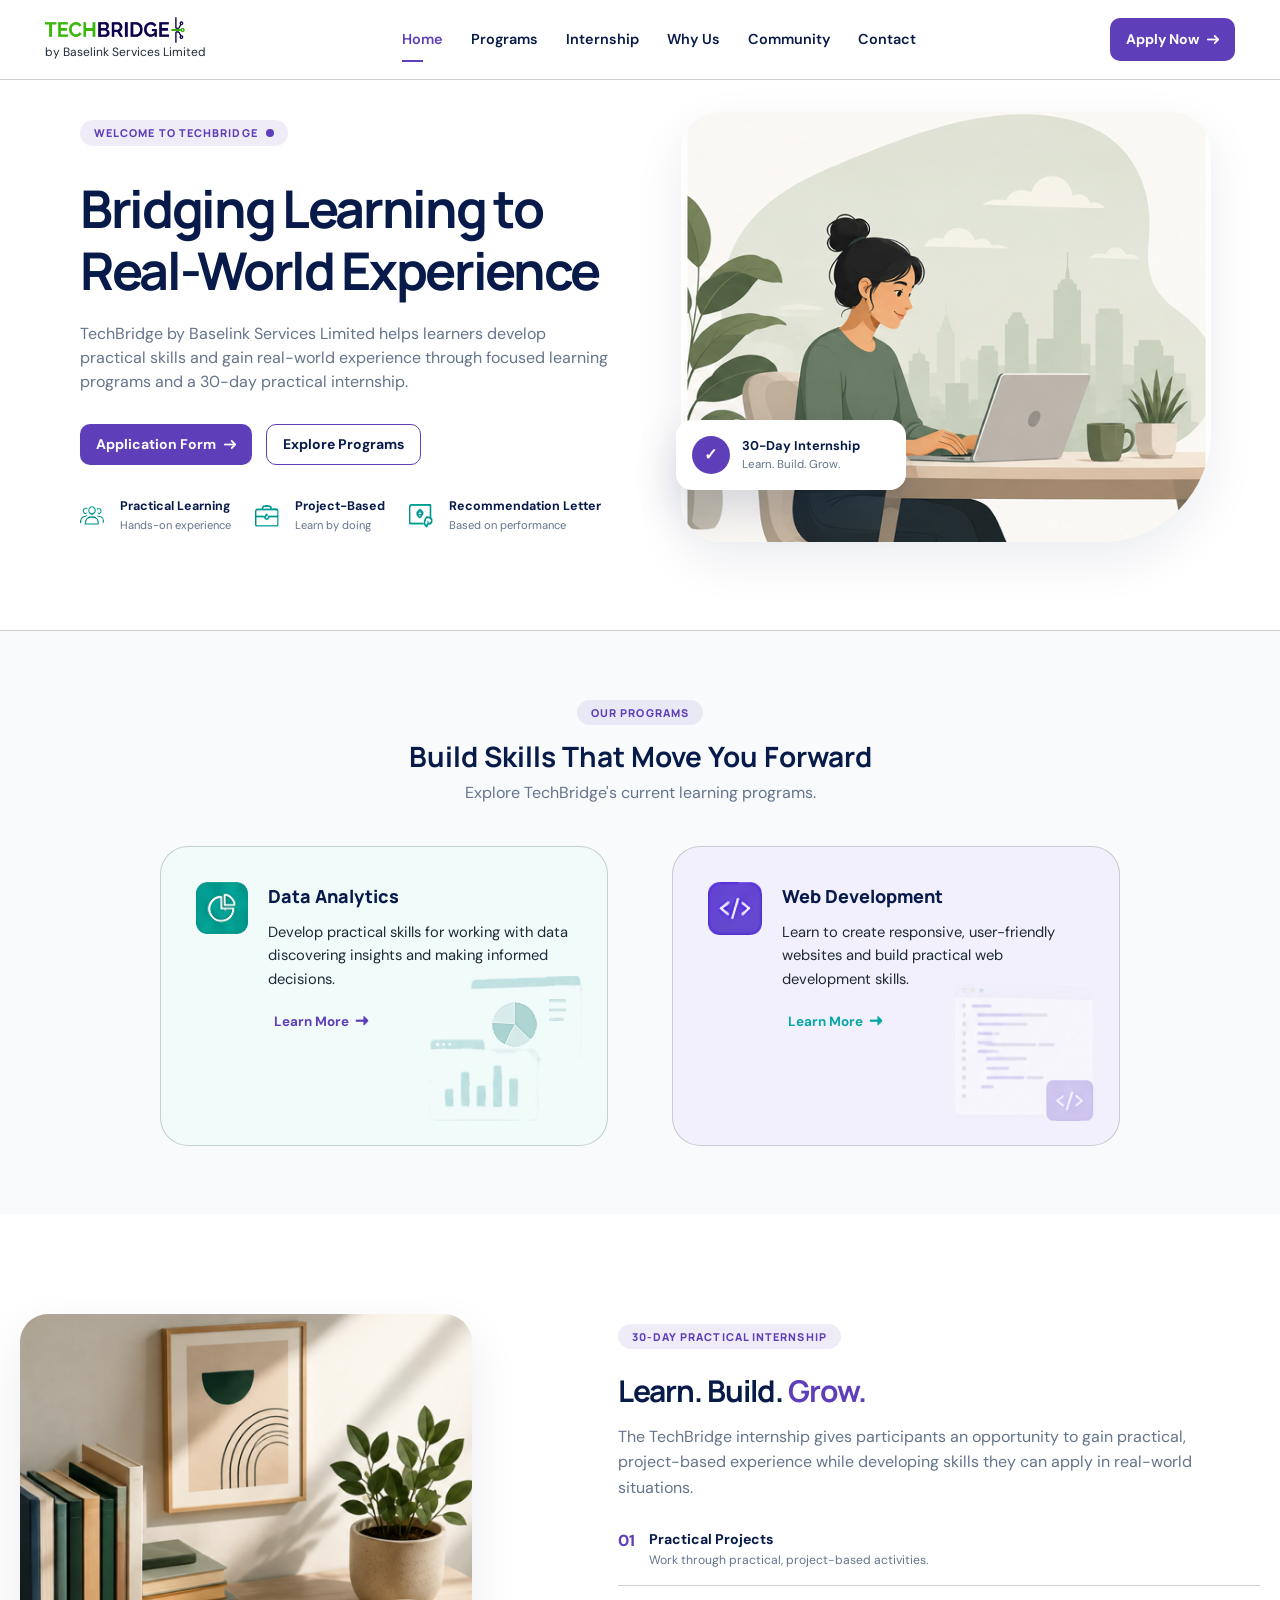
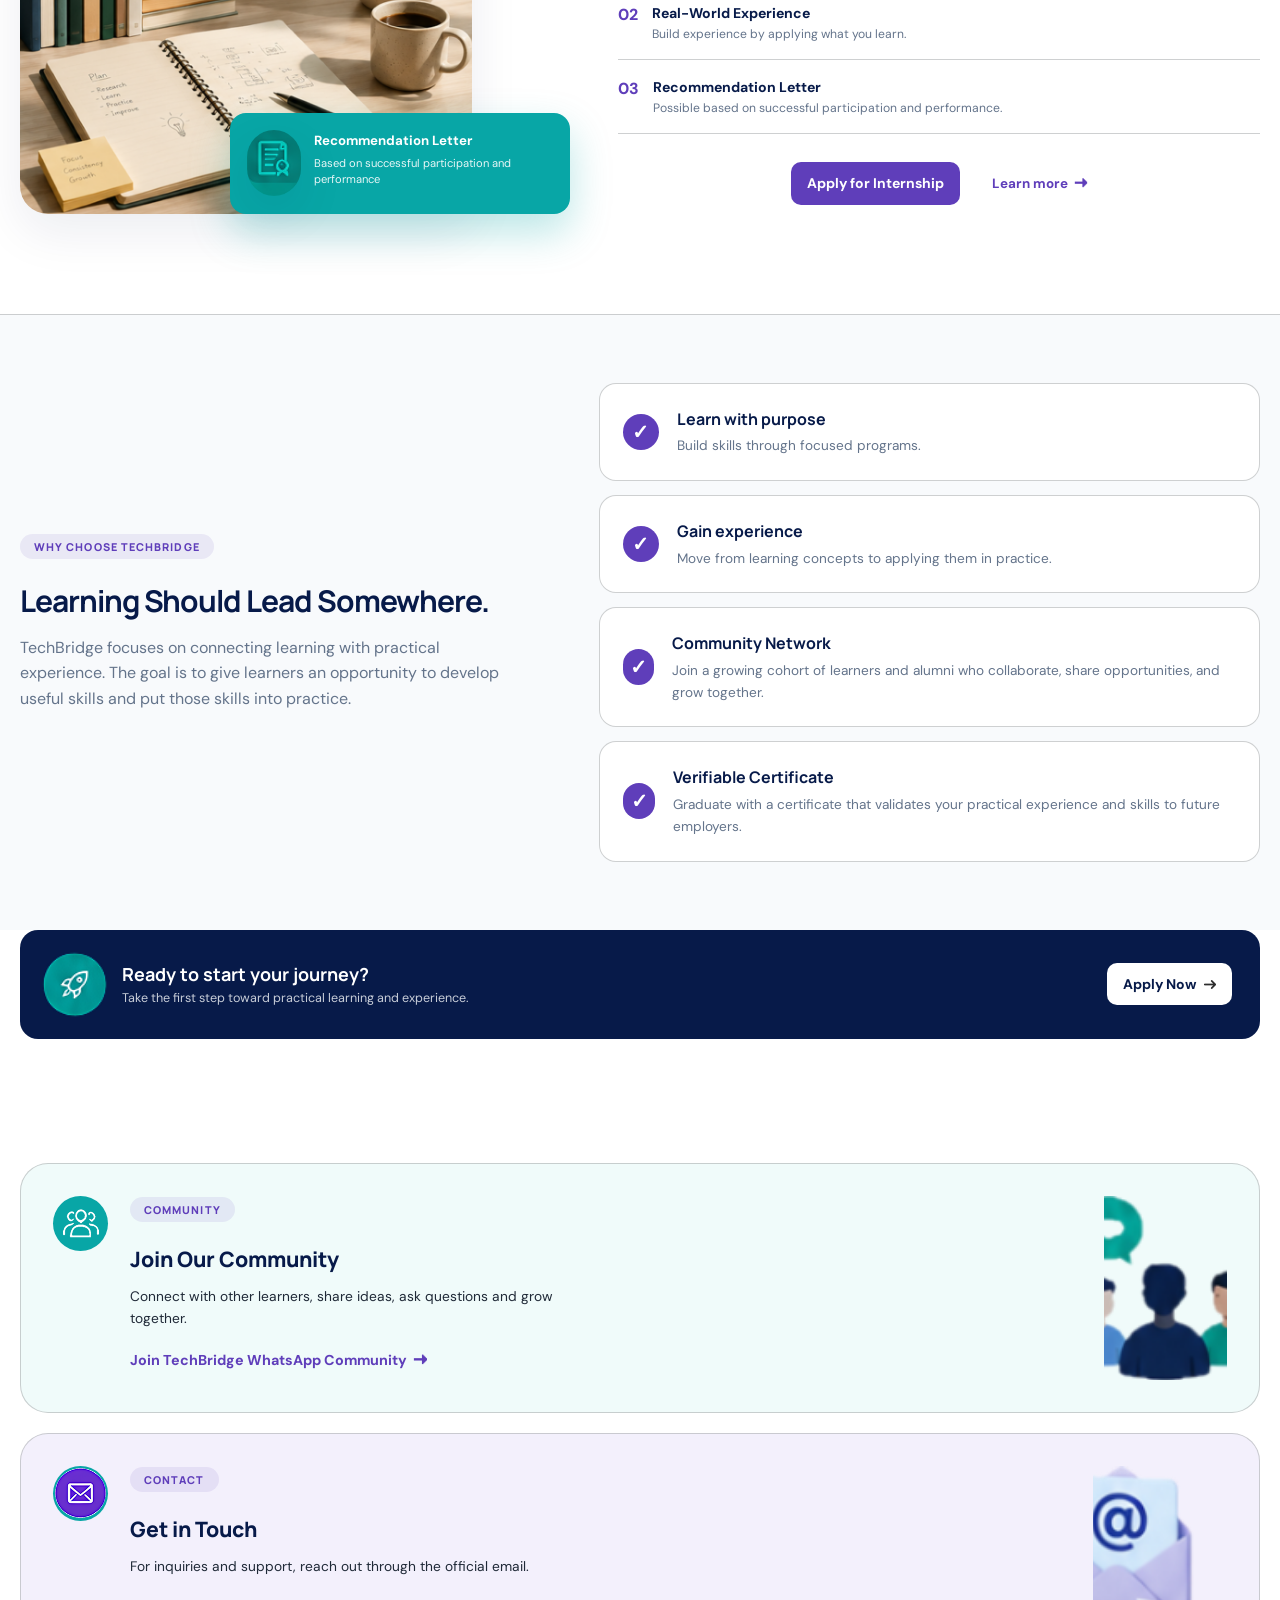
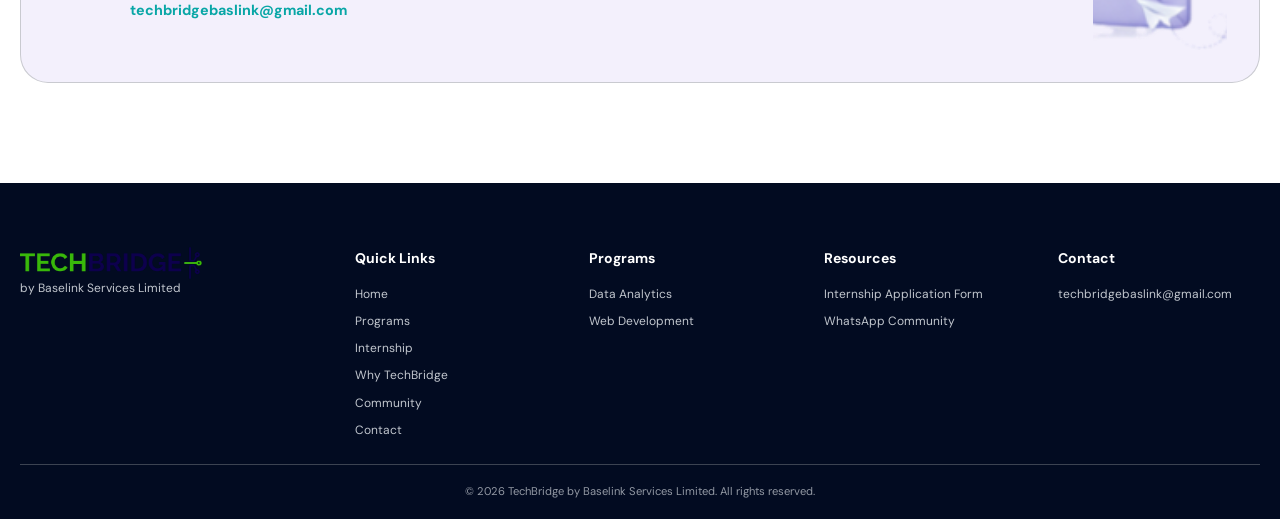
==== commit f97cf7ea: "Add Internship Page & updated CSS" ====
--- a/index.html
+++ b/index.html
@@ -175,10 +175,10 @@
         id="programs"
       >
         <div class="container">
-          <div class="section_heading centered">
+          <div class="section_heading">
             <span class="tag">OUR PROGRAMS</span>
 
-            <h2 class="program_h2"> Build Skills That Move You Forward </h2>
+            <h2> Build Skills That Move You Forward </h2>
 
             <p> Explore TechBridge's current learning programs. </p>
           </div>
--- a/style.css
+++ b/style.css
@@ -35,7 +35,7 @@
 
 
   /* Program cards */
-  --data-bg:  rgba(234, 248, 247, 0.847);
+  --data-bg: rgb(240, 251, 250);
   --web-bg: rgba(241, 238, 252, 0.847);
 
   /* Font */
@@ -64,7 +64,7 @@
 
   --container: 85rem;
 
-  --transition: 0.5s ease-in-out;
+  --transition: 0.4s ease-in-out;
 }
 
 
@@ -150,6 +150,7 @@
 .section-light {
     padding: 4.25rem 0;
     background-color: var(--bg-soft);
+    border-top: 1px solid var(--border);
 }
 
 .page_container,
@@ -313,12 +314,12 @@
   display: inline-flex;
   align-items: center;
   gap: 0.5rem;
-  font-size: 0.75rem;
+  font-size: 0.675rem;
   font-weight: 800;
   text-transform: uppercase;
   letter-spacing: 0.1em;
-  background-color:rgba(8, 166, 166, 0.104);
-  color: var(--secondary);
+  background-color:/* rgba(8, 166, 166, 0.104) */ var(--primary-opacity);
+  color: var(--primary);
   padding: 0.25rem 0.875rem;
   border-radius: var(--radius-lg);
   margin-bottom: 1rem;
@@ -329,7 +330,7 @@
   width: 0.5rem;
   height: 0.5rem;
   border-radius: 50%;
-  background: var(--secondary);
+  background: var(--primary);
 }
 
 .hero h1 {
@@ -381,6 +382,7 @@
 .program_features {
   display: flex;
   align-items: center;
+  justify-content: center;
   flex-wrap: wrap;
   gap: 1.5rem;
   margin-top: 2rem;
@@ -476,11 +478,15 @@
 
 /* Sections Style */
 .section_heading {
-  margin-bottom: 45px;
-}
-
-.centered {
   text-align: center;
+  margin: 0 auto 2.5rem;
+}
+
+.section_heading h2 {
+  color: var(--text);
+  font-size: 1.75rem;
+  line-height: 1.1;
+  font-family: var(--font-manrope);
 }
 
 .program_h2,
@@ -489,14 +495,14 @@
   margin-top: 0.565rem;
   font-family: var(--font-manrope);
   color: var(--text);
-  font-size: 2rem;
+  font-size: 1.875rem;
   line-height: 1.15;
   letter-spacing: -0.035em;
 }
 
 .section_heading p {
   max-width: 560px;
-  margin: 0.75rem auto 0;
+  margin: 0.5rem auto 0;
   color: var(--muted);
 }
 
@@ -589,8 +595,7 @@
   text-decoration: underline;
 }
 
-.web_card .text_link,
-.journey_header h2 span {
+.web_card .text_link{
   color: var(--secondary);
 }
 
@@ -989,14 +994,6 @@
   padding-bottom: 1.25rem;
 }
 
-.program_hero .hero_content h1 {
-  width: 460px;
-}
-
-.program_hero .hero_text {
-  max-width: 34rem;
-}
-
 .program_mini_feature span {
   padding: 0.475rem 0.875rem;
   border-radius: 50%;
@@ -1029,7 +1026,7 @@
 
 .presentation_heading span,
 .differ_tag {
-  color: var(--secondary-hover);
+  color: var(--primary);
   font-weight: 800;
   font-family: var(--font-manrope);
   font-size: 0.875rem; 
@@ -1099,8 +1096,7 @@
   list-style: none;
 }
 
-.learning_items[open] summary,
-.task_details[open] summary {
+.learning_items[open] summary {
   border-bottom: 1px solid var(--muted);
   padding-bottom: 0.75rem;
 }
@@ -1110,27 +1106,26 @@
 }
 
 .learning_items p {
-    padding: 0.5rem 1rem;
-    color: var(--primary-hover);
-    font-size: 0.875rem;
-    font-weight: 500;
-    line-height: 1.6;
+  padding: 0.5rem 1rem;
+  color: var(--primary-hover);
+  font-size: 0.875rem;
+  font-weight: 500;
+  line-height: 1.6;
 }
 
 .learning_items summary::-webkit-details-marker,
-.learning_items summary::marker,
-.task_details summary ::marker {
+.learning_items summary::marker {
     display: none;
 }
 
 .learning_items summary::after {
-    content: url("/img//arrow-icon.png");
-    margin: 0 1.5rem 0 auto;
-    transition: transform 0.5s ease;
+  content: url("/img//arrow-icon.png");
+  margin: 0 1.5rem 0 auto;
+  transition: transform 0.5s ease;
 }
 
 .learning_items[open] summary::after,
-.task_details[open] summary::after {
+.expand_icon.rotate_icon {
   transform:  rotate(90deg);
 }
 
@@ -1195,6 +1190,8 @@
   display: flex;
   align-items: center;
   gap: 0.75rem;
+  flex-wrap: wrap;
+  justify-content: center;
 }
 
 .spans span {
@@ -1206,18 +1203,21 @@
   font-weight: 700;
 }
 
-.verses_container {
+.verses_container, 
+.phase_divider {
   display: flex;
   flex-direction: column;
   align-items: center;
 }
 
-.verses_container span {
+.verses_container span,
+.phase_divider span {
   height: 100%;
   border: 1px dashed var(--border);
 }
 
-.verses_container p {
+.verses_container p,
+.phase_divider p {
   padding: 0.5rem 0.7rem;
   border-radius: 50%;
   font-weight: 700;
@@ -1302,6 +1302,10 @@
   width: 100%;
 }
 
+.internship_hero h1 span {
+  color: var(--primary);
+}
+
 .hero_badge {
   position: absolute;
   right: 20%;
@@ -1322,32 +1326,10 @@
   opacity: 0.5;
 }
 
-.journey_section {
+.journey_section,
+.track_section {
   text-align: center;
-}
-
-.journey_header {
-  max-width: 650px;
-  margin: 0 auto 3.5rem;
-  padding: 0 1rem;
-}
-
-.journey_header h2,
-.roadmap_heading h2 {
-  color: var(--text);
-  font-size: 2rem;
-  font-family: var(--font-manrope);
-  line-height: 1.3;
-  letter-spacing: -0.04em;
-}
-
-.journey_header p,
-.roadmap_heading p {
-  margin: 0.8rem auto 0;
-  color: var(--muted);
-  font-size: 0.85rem;
-  font-weight: 500;
-  line-height: 1.7;
+  padding: 1rem;
 }
 
 .phase_cards {
@@ -1355,7 +1337,7 @@
   grid-template-columns: repeat(3, 1fr);
   gap: 1.5rem;
   max-width: 1100px;
-  margin: 0 auto 3rem;
+  margin: 0 auto;
   padding: 0.5rem;
   text-align: start;
   border-radius: var(--radius-md);
@@ -1451,11 +1433,15 @@
 .difficulty_scale {
   display: flex;
   align-items: center;
-  justify-content: center;
+  justify-content: space-between;
+  max-width: 1100px;
   flex-wrap: wrap;
   gap: 1rem;
   margin: 0 auto;
-  padding:  0.75rem;
+  padding: 0.75rem  1.25rem;
+ /*  border: 1px solid var(--border);
+  border-radius: var(--radius-md);
+  background: var(--bg); */
 }
 
 .difficulty_title {
@@ -1487,60 +1473,110 @@
 }
 
 .level_one,
-.level_two {
+.level_two,
+.difficulty_dots span.active {
   background-color: var(--secondary) !important;
 }
 
-.level_three {
+.level_three,
+.difficulty_dots span.active.intermediate {
   background-color: #f2a51a !important;
 }
 
-.level_four {
+.level_four,
+.difficulty_dots span.active.intermediate_advanced {
   background-color: #f47b19 !important; 
 }
 
-.level_five  {
+.level_five,
+.difficulty_dots span.active.advanced  {
   background-color: #f15b19 !important;
 }
 
-.difficulty_item small {
-  font-size: 0.75rem;
-}
-
-.roadmap {
-  padding: 2rem ;
+/*    DIFFICULTY BADGES */
+.difficulty_badge,
+.skills .skill_list small {
+  padding: 0.12rem 0.525rem;
+  border-radius: var(--radius-lg);
+  font-size: 0.575rem;
+  font-weight: 700;
+  white-space: nowrap;
+}
+
+.difficulty_badge.beginner,
+.difficulty_badge.beginner_intermediate {
+  background-color: var(--secondary-opacity);
+  color: var(--secondary);
+}
+
+.difficulty_badge.intermediate {
+  background-color: rgba(242, 166, 26, 0.11);
+  color: #f2a51a;
+}
+
+.difficulty_badge.intermediate_advanced {
+  background-color: rgba(255, 240, 228, 0.719);
+  color: #f47b19;
+}
+
+.difficulty_badge.advanced {
+  background-color: rgb(255, 233, 220);
+  color: #f15b19;
+}
+
+.roadmap_section {
+  padding: 0.5rem 2rem 2rem;
   margin-bottom: 2rem;
   background-color: var(--bg-soft);
-  border-radius: var(--radius-md);
   position: relative;
 }
 
-.roadmap_heading {
+.roadmap_header {
   text-align: center;
-  margin-bottom: 3rem;
-}
-
-.roadmap .verses_container {
+  margin: 3rem 0;
+}
+
+.roadmap_header h2 {
+  color: var(--text);
+  font-size: 1.5rem;
+  font-family: var(--font-manrope);
+  line-height: 1.3;
+  letter-spacing: -0.04em;
+}
+
+.roadmap_header h2 span {
+  color: var(--primary);
+}
+
+.roadmap_header p {
+  margin: 0.25rem auto 0;
+  color: var(--muted);
+  font-size: 0.85rem;
+  font-weight: 500;
+  line-height: 1.7;
+}
+
+.roadmap_section .phase_divider {
   max-width: 1000px;
-  margin: 2rem auto;
+  margin: 1.5rem auto;
   flex-direction: row;
 }
 
-.roadmap .verses_container span  {
+.roadmap_section .phase_divider span  {
   width: 100%;
   border-style: solid;
   border-color: var(--secondary-opacity);
 }
 
-.roadmap .verses_container.building_stage span {
+.roadmap_section .phase_divider_2 span {
   border-color: var(--primary-opacity);
 }
 
-.roadmap .verses_container.integration_stage span {
+.roadmap_section .phase_divider_3 span {
   border-color: var(--phase-3-border);
 }
 
-.roadmap .verses_container p {
+.roadmap_section  .phase_divider p {
   padding: 0.1rem 0.75rem ;
   border-radius: var(--radius-md);
   font-size: 0.8rem;
@@ -1550,13 +1586,13 @@
   background-color: var(--secondary-opacity);
 }
 
-.roadmap .verses_container.building_stage p {
+.roadmap_section .phase_divider_2 p {
   background-color: var(--primary-opacity);
   border-color: var(--primary);
   color: var(--primary);
 }
 
-.roadmap .verses_container.integration_stage p {
+.roadmap_section .phase_divider_3 p {
   color: var(--phase-3);
   border-color: var(--phase-3);
   background-color: var(--phase-3-bg);
@@ -1584,11 +1620,11 @@
   transform: translateX(-50%);
 }
 
-.roadmap_timeline.timeline_2::before {
-  background: var(--primary);
-}
-
-.roadmap_timeline.timeline_3::before {
+.roadmap_timeline.phase_2::before{
+  background: var(--primary) ;
+}
+
+.roadmap_timeline.phase_3::before {
   background-color: var(--phase-3);
 }
 
@@ -1617,16 +1653,6 @@
   font-weight: 700;
 }
 
-.timeline_2 .task_no {
-  background: var(--primary-opacity);
-  color: var(--primary);
-}
-
-.timeline_3 .task_no {
-  background: var(--phase-3-bg);
-  color: var(--phase-3);
-}
-
 .task_day {
   color: var(--text-2);
   font-size: 0.6rem;
@@ -1634,25 +1660,28 @@
   letter-spacing: 0.04em;
   padding: 0.125rem 0.5rem;
   border-radius: var(--radius-sm);
+  background-color: var(--secondary-opacity);
+  color: var(--secondary);
+}
+
+.phase_2 .task_day,
+.phase_2 .task_no {
   background-color: var(--primary-opacity);
   color: var(--primary);
 }
 
-.timeline_1 .task_day {
-  background-color: var(--secondary-opacity);
-  color: var(--secondary);
-}
-
-.timeline_3 .task_day {
+.phase_3 .task_day,
+.phase_3 .task_no {
   background-color: var(--phase-3-label-bg);
   color: var(--phase-3);
 }
 
 .task_card h3 {
   color: var(--text);
-  font-size: 0.95rem;
+  font-size: 0.975rem;
   line-height: 1.4;
   font-family: var(--font-manrope);
+  margin: 0.325rem 0 0.5rem;
 }
 
 .task_card .task_text {
@@ -1664,35 +1693,78 @@
 }
 
 .task_details {
-  margin: 0.875rem 0.875rem 0;
-}
-
-.task_details summary {
   display: flex;
   align-items: center;
   justify-content: space-between;
   flex-wrap: wrap;
+  gap: 1rem;
   list-style: none;
   cursor: pointer;
   font-size: 0.75rem;
   font-weight: 600;
   color: var(--dark);
+  margin: 1.5rem 0.875rem 0;
+}
+
+.expand_btn {
+  border: none;
+  background-color: transparent;
+  color: var(--dark);
+  font-weight: 600;
+  font-size: 0.825rem;
+  font-family: inherit;
+  display: flex;
+  align-items: center;
+  gap: 0.325rem;
+  cursor: pointer;
+  transition: all var(--transition);
 }
 
 .expand_btn:hover {
   text-decoration: underline;
 }
 
-.task_details p {
+.expand_icon {
+  transform: scale(0.9);
+}
+
+.task_expanded_container {
+  display: grid;
+  grid-template-rows: 0fr;
+  opacity: 0;
+  transition: 
+    grid-template-rows var(--transition), 
+    opacity var(--transition);
+}
+
+.task_expanded {
+  margin-top: 1rem;
+  border-top: 1px solid var(--border);
+  overflow: hidden;
+}
+
+.task_expanded_container.open {
+ grid-template-rows: 1fr;
+ opacity: 1;
+}
+
+.task_expanded p {
   font-size: 0.825rem;
   color: var(--dark);
   padding: 1rem 0;
+  font-weight: 500;
 }
 
 .skills strong{
   font-size: 0.75rem;
   text-transform: uppercase;
   color: var(--muted);
+}
+
+.skills {
+  display: flex;
+  flex-direction: column;
+  gap: 0.5rem;
 }
 
 .skills .skill_list small{
@@ -1700,13 +1772,14 @@
   padding: 0.12rem 0.825rem !important;
   color: var(--muted);
   background-color: var(--secondary-opacity);
-}
-
-.timeline_2 .skill_list small {
+  margin-right: 0.325rem;
+}
+
+.phase_2 .skill_list small {
   background-color: var(--primary-opacity);
 }
-.timeline_3 .skill_list small {
-    background: var(--phase-3-label-bg);
+.phase_3 .skill_list small {
+  background: var(--phase-3-label-bg);
 }
 
 .task_left {
@@ -1717,58 +1790,17 @@
   grid-column: 2;
 }
 
-.task_left:nth-child(1),
-.timeline_2 .task_right:nth-child(1) {
+.task_left:nth-child(1){
   grid-row: 1;
 }
 
-.task_right:nth-child(2),
-.timeline_2 .task_left:nth-child(2) {
+.task_right:nth-child(2) {
   grid-row: 2;
 }
 
 .task_left:nth-child(3),
-.timeline_2 .task_right:nth-child(3) {
+.phase_2 .task_right:nth-child(3){
   grid-row: 3;
-}
-
-.task_left:nth-child(7) {
-  grid-row: 7;
-}
-
-.task_right:nth-child(8) {
-  grid-row: 8;
-}
-
-/*    DIFFICULTY BADGES */
-.difficulty_badge,
-.skills .skill_list small {
-  padding: 0.12rem 0.525rem;
-  border-radius: var(--radius-lg);
-  font-size: 0.575rem;
-  font-weight: 700;
-  white-space: nowrap;
-}
-
-.difficulty_badge.beginner,
-.difficulty_badge.beginner_intermediate {
-  background-color: var(--secondary-opacity);
-  color: var(--secondary);
-}
-
-.difficulty_badge.intermediate {
-  background-color: rgba(242, 166, 26, 0.11);
-  color: #f2a51a;
-}
-
-.difficulty_badge.intermediate_advanced {
-  background-color: rgba(255, 240, 228, 0.719);
-  color: #f47b19;
-}
-
-.difficulty_badge.advanced {
-  background-color: rgb(255, 233, 220);
-  color: #f15b19;
 }
 
 .roadmap_timeline .task_card::after {
@@ -1777,16 +1809,25 @@
   top: 50%;
   width: 3rem;
   height: 1px;
-  background: #ccefed;
+  background-color: var(--secondary);
+}
+
+.roadmap_timeline.phase_2 .task_card::after {
+  background-color: var(--primary);
+}
+
+.roadmap_timeline.phase_3 .task_card::after {
+  background-color: var(--phase-3);
 }
 
 .task_left::after {
-  right: -3.5rem;
+  right: -3rem;
 }
 
 .task_right::after {
-  left: -3.5rem;
-}
+  left: -3rem;
+}
+
 
 /* Timeline dots */
 .roadmap_timeline .task_card::before {
@@ -1803,23 +1844,12 @@
   z-index: 2;
 }
 
-.roadmap_timeline.timeline_1 .task_card:nth-child(1)::before,
-.roadmap_timeline.timeline_1 .task_card:nth-child(2)::before,
-.roadmap_timeline.timeline_1 .task_card:nth-child(3)::before {
-  background-color: var(--secondary);
-  box-shadow: 0 0 0 1px var(--secondary);
-}
-
-.roadmap_timeline.timeline_2 .task_card:nth-child(1)::before,
-.roadmap_timeline.timeline_2 .task_card:nth-child(2)::before,
-.roadmap_timeline.timeline_2 .task_card:nth-child(3)::before {
+.roadmap_timeline.phase_2 .task_card::before {
   background-color: var(--primary);
   box-shadow: 0 0 0 1px var(--primary);
 }
 
-
-.roadmap_timeline.timeline_3 .task_card:nth-child(1)::before,
-.roadmap_timeline.timeline_3 .task_card:nth-child(2)::before {
+.roadmap_timeline.phase_3 .task_card::before {
   background-color: var(--phase-3);
   box-shadow: 0 0 0 1px var(--phase-3);
 }
@@ -1842,6 +1872,122 @@
 
 .inquiry {
   font-size: 0.75rem;
+}
+
+/* Track selection */
+.track_cards {
+  display: grid;
+  grid-template-columns: repeat(2, 1fr);
+  gap: 1.5rem;
+  max-width: 1000px;
+  margin: 0 auto;
+}
+
+.track_card {
+  font-family: inherit;
+  position: relative;
+  text-align: left;
+  padding: 1.5rem;
+  border: 1px solid var(--border);
+  border-radius: var(--radius-md);
+  background-color: var(--bg);
+  cursor: pointer;
+  transition:
+    transform 0.3s ease,
+    border-color 0.3s ease,
+    box-shadow 0.3s ease,
+    background-color 0.3s ease;
+}
+
+.track_card {
+  appearance: none;
+}
+
+.track_card_top {
+  display: flex;
+  align-items: center;
+  justify-content: space-between;
+  margin-bottom: 0.675rem;
+  text-transform: uppercase;
+}
+
+.track_card_top span {
+  font-size: 0.65rem;
+  font-weight: 700;
+  letter-spacing: 0.08em;
+  color: var(--text-2);
+}
+
+.track_card_top .track_status {
+  letter-spacing: 0;
+}
+
+.track_card h3 {
+  margin-bottom: 0.25rem;
+  color: var(--text);
+  font-size: 1.12rem;
+  font-family: var(--font-manrope);
+}
+
+.track_card p {
+  max-width: 430px;
+  color: var(--muted);
+  font-size: 0.85rem;
+  line-height: 1.5;
+}
+
+.track_card_footer {
+  display: flex;
+  align-items: center;
+  gap: 0.75rem;
+  margin-top: 1rem;
+  color: var(--text-2);
+  font-size: 0.7rem;
+  font-weight: 600;
+}
+
+.track_arrow {
+  display: flex;
+  align-items: center;
+  justify-content: center;
+  width: 28px;
+  height: 28px;
+  margin-left: auto;
+  border: 1px solid var(--border);
+  border-radius: 50%;
+  font-size: 1rem;
+  transition: transform 0.3s ease;
+}
+
+.track_card:hover {
+  transform: translateY(-4px);
+  box-shadow: var(--shadow);
+}
+
+.track_card:hover .track_arrow {
+  transform: translateX(4px);
+}
+
+.data_track.active {
+  border-color: var(--secondary);
+  background: var(--data-bg);
+  box-shadow: 0 10px 30px rgba(8, 165, 165, 0.08);
+}
+
+.data_track.active h3,
+.data_track.active .track_status {
+  color: var(--secondary);
+}
+
+.web_track.active {
+  border-color: var(--primary);
+  background: var(--web-bg);
+  box-shadow: 0 10px 30px rgba(104, 67, 197, 0.08);
+}
+
+.web_track.active h3,
+.web_track.active .track_status {
+  color: var(--primary);
 }
 
 
@@ -1849,11 +1995,15 @@
     /* Mobile view */
 @media (max-width: 1023px) {
   .section-light {
-    padding: 4.25rem 0;
+    padding: 4.25rem 1rem;
   }
 
   .container {
     width: min(100% - 26px, var(--container));
+  }
+
+  .section_heading h2 {
+    font-size: 1.325rem;
   }
 
   .header {
@@ -1977,10 +2127,11 @@
   }
 
   .tag {
-    font-size: 0.65rem;
+    font-size: 0.565rem;
   }
 
   .hero h1 {
+    margin: 0.2rem auto 1.25rem;
     font-size: 1.75rem !important;
   }
 
@@ -1997,7 +2148,7 @@
   .hero_features,
   .program_features {
     justify-content: center;
-    margin-top: 3rem;
+    margin: 3rem auto 0;
   }
 
   .program_grid {
@@ -2152,10 +2303,6 @@
     display: none;
   } 
 
-  .program_hero .hero_text {
-      padding: 0 2rem;
-  }
-
   .program_features {
     flex-direction: column;
     margin: 2rem auto 0;
@@ -2211,11 +2358,13 @@
     gap: 0.5rem;
   }
 
-  .verses_container {
+  .verses_container, 
+  .phase_divider {
     flex-direction: row;
   }
 
-  .verses_container span {
+  .verses_container span,
+  .phase_divider span {
     width: 100%;
   }
 
@@ -2231,9 +2380,11 @@
 
   .journey_section .phase_cards {
     grid-template-columns: 1fr;
+    width: 100%;
   }
 
   .difficulty_scale {
+    justify-content: center;
     gap: 0.25rem 1.25rem;
   }
 
@@ -2241,7 +2392,7 @@
     font-size: 0.675rem;
   }
 
-  .roadmap {
+  .roadmap_section {
     padding: 1.25rem;
   }
 
@@ -2255,11 +2406,12 @@
 
   .roadmap_timeline::before {
     left: 0;
-    width: 2px;
+    width: 1.4px;
   }
 
   .task_content {
-    gap: 0.75rem;
+    flex-direction: column;
+    gap: 0.5rem;
   }
 
   .task_no {
@@ -2292,12 +2444,11 @@
     right: auto;
   }
 
-  .roadmap .verses_container {
+  .roadmap_section .phase_divider {
     margin: 1rem auto;
   }
 
-  .journey_header h2,
-  .roadmap_heading h2,
+  .roadmap_header h2,
   .program_h2,
   .internship_h2,
   .why h2  {
@@ -2309,11 +2460,16 @@
     width: min(100% - 90px, var(--container));
   }
 
-  
+  .track_cards {
+    grid-template-columns: 1fr;
+  }
 }
 
 /* TABLET VIEW */
 @media (min-width:768px) and (max-width: 1023px) {
+  .section-light {
+    padding: 4.25rem 3rem;
+  }
   .container {
     width: min(100% - 90px, var(--container));
   }
@@ -2428,6 +2584,12 @@
   .task_right::before {
     left: -2.1rem !important;
   }
+
+  .task_content {
+    flex-direction: row;
+  }
+
+
 }
 
 @media (min-width: 1024px ) and (max-width:1296px) {
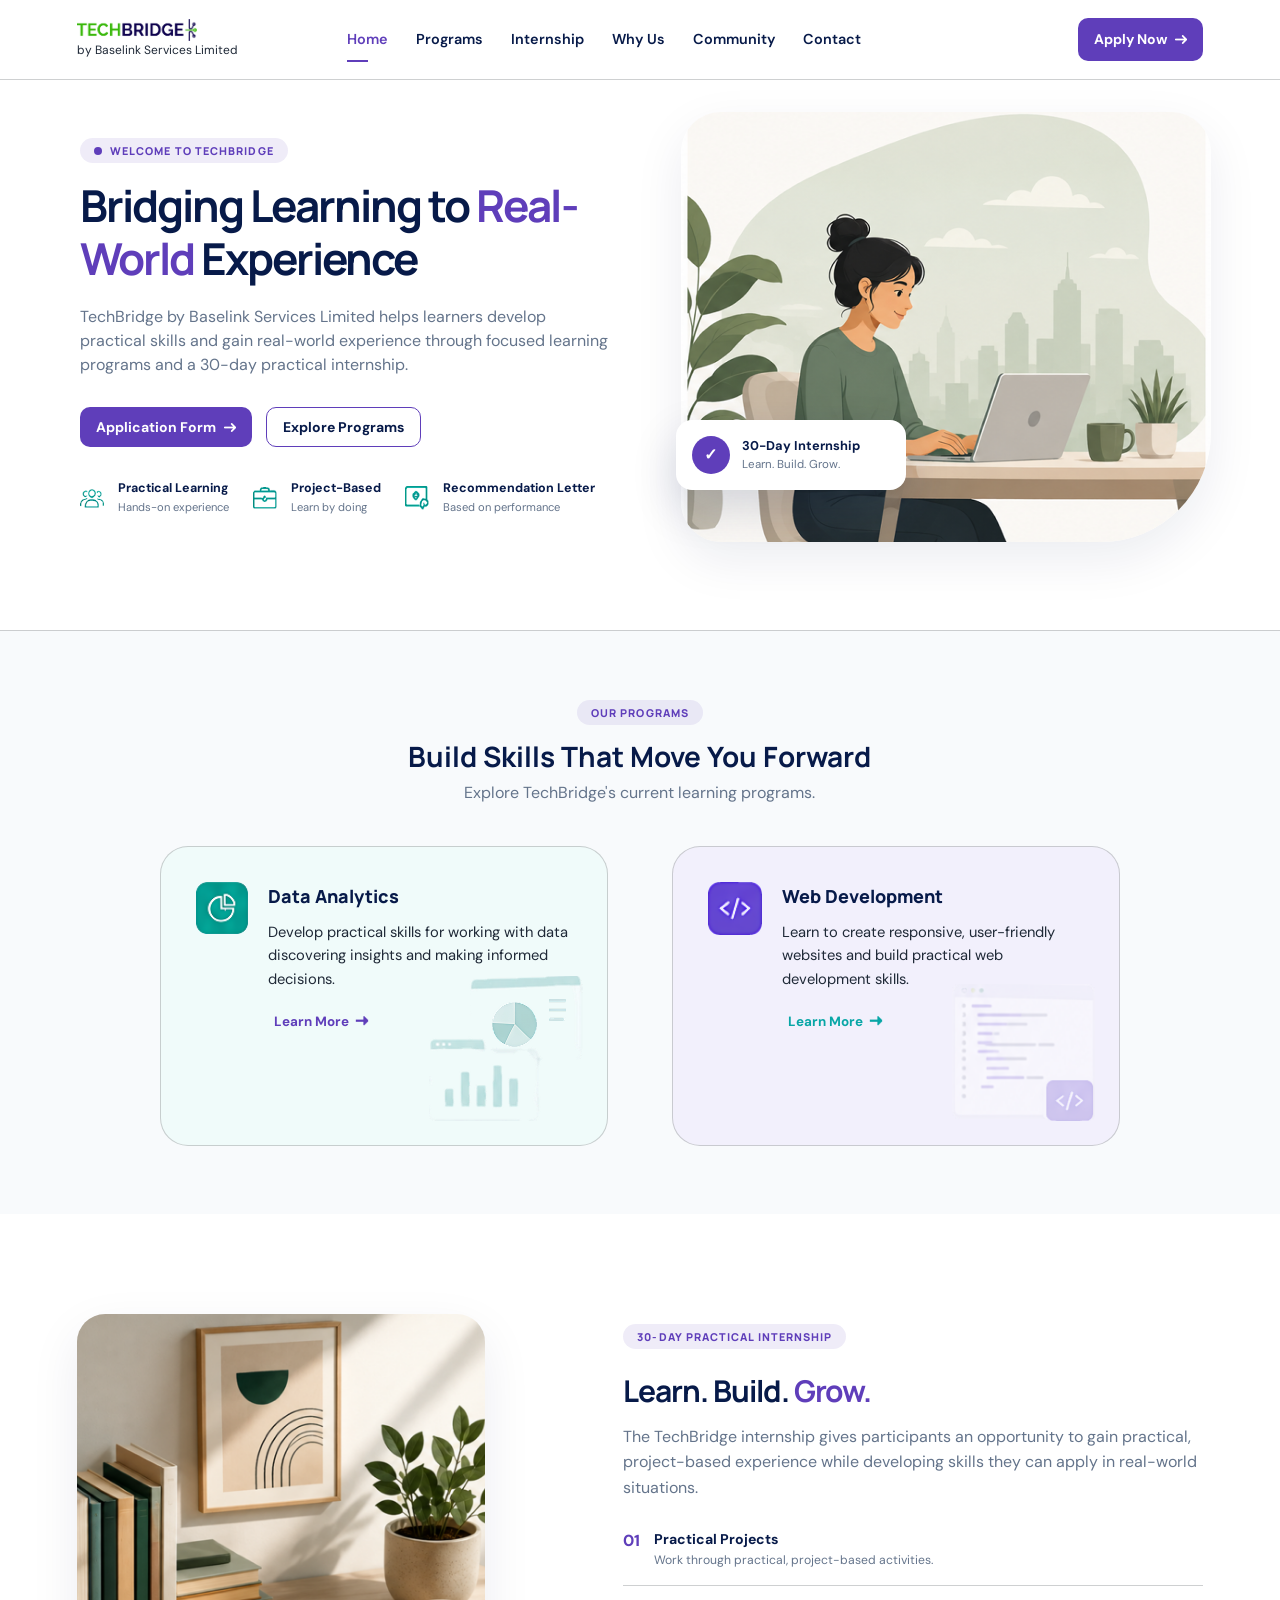
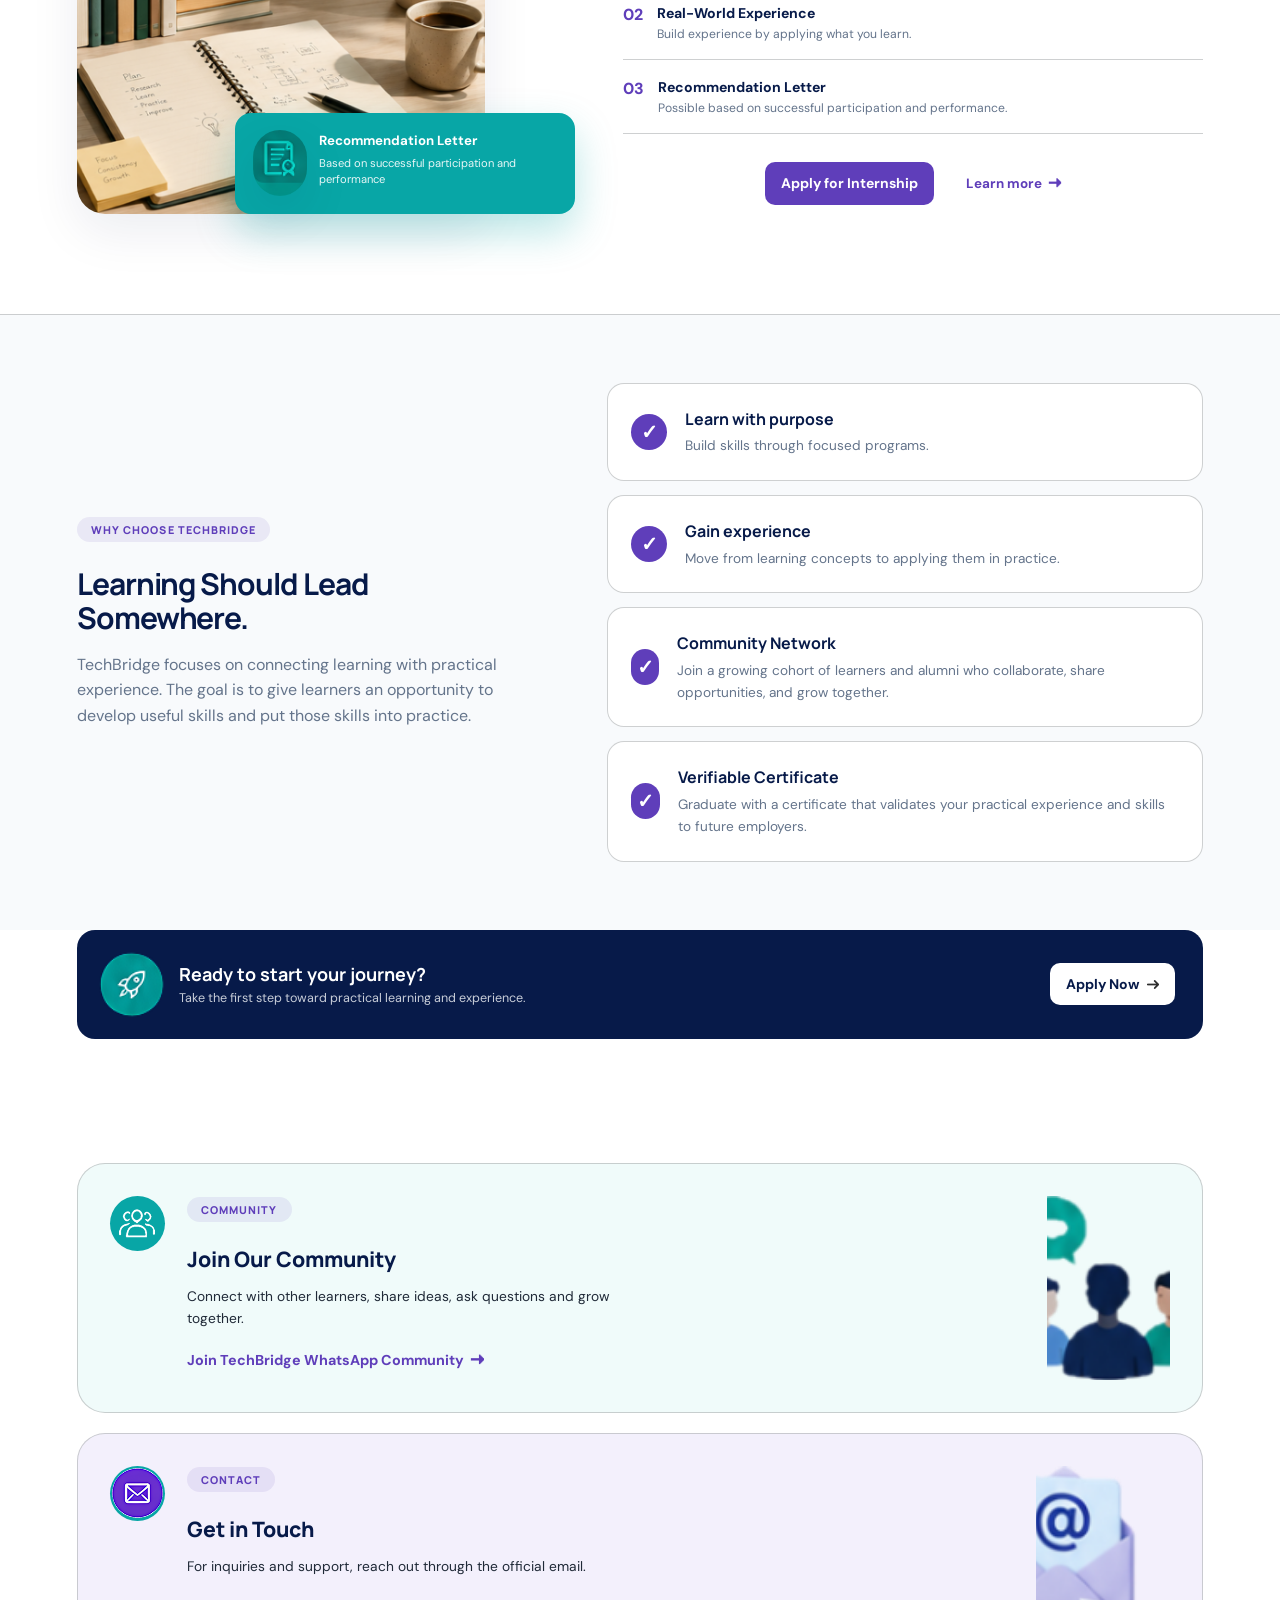
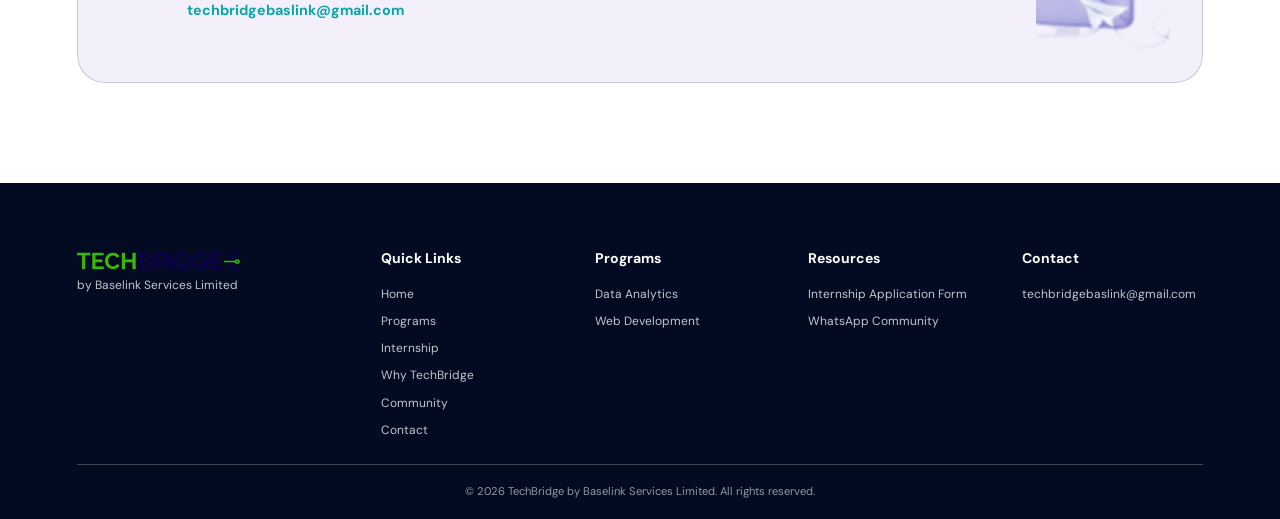
==== commit 19e89de6: "Add Challenge page" ====
--- a/index.html
+++ b/index.html
@@ -13,7 +13,7 @@
   <div class="page_container">
     <!--  HEADER SECTION-->
     <header class="header_container">
-      <div class="header">
+      <div class="header container">
           <!-- Logo -->
           <a href="#home" class="brand_logo">
             <img
@@ -85,11 +85,11 @@
           <!-- Hero Content -->
           <div class="hero_content">
             <span class="tag">
+              <i></i>
               WELCOME TO TECHBRIDGE
-              <i></i>
             </span>
 
-            <h1> Bridging Learning to Real-World Experience</h1>
+            <h1> Bridging Learning to <span>Real-World</span> Experience</h1>
 
             <p class="hero_text">
               TechBridge by Baselink Services Limited helps learners develop practical skills and gain real-world experience through focused learning programs and a 30-day practical internship.
--- a/style.css
+++ b/style.css
@@ -139,7 +139,7 @@
 }
 
 .container {
-  width: min(100% - 40px, var(--container));
+  width: 88%;
   margin-inline: auto;
 }
 
@@ -148,9 +148,9 @@
 }
 
 .section-light {
-    padding: 4.25rem 0;
-    background-color: var(--bg-soft);
-    border-top: 1px solid var(--border);
+  padding: 4.25rem 0;
+  background-color: var(--bg-soft);
+  border-top: 1px solid var(--border);
 }
 
 .page_container,
@@ -165,22 +165,20 @@
   top: 0;
   left: 0;
   background: var(--bg);
-  z-index: 999;
+  z-index: 700;
   border-bottom: 1px solid var(--border);
 }
 
 .header {
-   /*  display: flex; */
   display: grid;
   grid-template-columns: 30% 70%;
   align-items: center;
   justify-content: space-between; 
-  width: min(100% - 90px, var(--container));
   margin: 0 auto;
 }
 
 .brand_logo .logo{
-  width: 140px;
+  width: 120px;
 }
 
 .brand_logo p {
@@ -238,24 +236,26 @@
 
 /* CTA Button Style */
 .cta_button {
-    background-color: var(--primary);
-    color: var(--bg);
-    padding: 0.625rem 1rem;  
-    border-radius: var(--radius-sm);
-    font-weight: 700;
-    font-size: 0.875rem;
-    text-decoration: none;
-    display: inline-flex;
-    align-items: center;
-    justify-content: center;
-    gap: 0.5rem;
-    transition: all var(--transition);
+  background-color: var(--primary);
+  color: var(--bg);
+  padding: 0.625rem 1rem;  
+  border-radius: var(--radius-sm);
+  font-weight: 700;
+  font-size: 0.875rem;
+  text-decoration: none;
+  display: inline-flex;
+  align-items: center;
+  justify-content: center;
+  gap: 0.5rem;
+  border: none;
+  white-space: nowrap;
+  cursor: pointer;
+  transition: all var(--transition);
 }
 
 .cta_button:hover {
-    background-color: var(--primary-hover);
-}
-
+  background-color: var(--primary-hover);
+}
 
 /* theme switch style */
 .nav_actions {
@@ -309,7 +309,6 @@
   gap: 2.5rem;
 }
 
-
 .tag {
   display: inline-flex;
   align-items: center;
@@ -318,7 +317,7 @@
   font-weight: 800;
   text-transform: uppercase;
   letter-spacing: 0.1em;
-  background-color:/* rgba(8, 166, 166, 0.104) */ var(--primary-opacity);
+  background-color: var(--primary-opacity);
   color: var(--primary);
   padding: 0.25rem 0.875rem;
   border-radius: var(--radius-lg);
@@ -326,7 +325,8 @@
   font-family: var(--font-manrope);
 }
 
-.tag i {
+.tag i,
+.program_levels i {
   width: 0.5rem;
   height: 0.5rem;
   border-radius: 50%;
@@ -335,12 +335,16 @@
 
 .hero h1 {
   max-width: 36rem;
-  margin: 1rem 0 1.25rem;
+  margin-bottom: 1.25rem;
   font-family: var(--font-manrope);
   color: var(--text);
-  font-size: 3.25rem;
+  font-size: 2.75rem;
   line-height: 1.2;
   letter-spacing: -0.045em;
+}
+
+.hero h1 span {
+   color: var(--primary);
 }
 
 .hero_text {
@@ -393,7 +397,7 @@
 .program_mini_feature {
   display: flex;
   align-items: center;
-  gap: 1rem;
+  gap: 0.875rem;
 }
 
 .feature_content,
@@ -421,6 +425,7 @@
   min-height: 400px;
   display: grid;
   place-items: center;
+  background-color: transparent;
 }
 
 .hero_visual > img {
@@ -989,13 +994,15 @@
   text-transform: uppercase;
 }
 
-.program_hero {
+.program_hero,
+.challenges_hero {
   background-color: var(--program-hero-bg);
   padding-bottom: 1.25rem;
 }
 
-.program_mini_feature span {
-  padding: 0.475rem 0.875rem;
+.program_mini_feature span,
+.challenges_hero .mini_feature span {
+  padding: 0.325rem 0.755rem;
   border-radius: 50%;
   color: var(--bg);
   background-color: var(--primary-hover);
@@ -1302,10 +1309,6 @@
   width: 100%;
 }
 
-.internship_hero h1 span {
-  color: var(--primary);
-}
-
 .hero_badge {
   position: absolute;
   right: 20%;
@@ -1435,6 +1438,7 @@
   align-items: center;
   justify-content: space-between;
   max-width: 1100px;
+  width: 100%;
   flex-wrap: wrap;
   gap: 1rem;
   margin: 0 auto;
@@ -1474,17 +1478,20 @@
 
 .level_one,
 .level_two,
-.difficulty_dots span.active {
-  background-color: var(--secondary) !important;
+.difficulty_dots span.active,
+.program_levels .beginner i {
+  background-color: var(--secondary-hover) !important;
 }
 
 .level_three,
-.difficulty_dots span.active.intermediate {
+.difficulty_dots span.active.intermediate,
+.program_levels .intermediate i {
   background-color: #f2a51a !important;
 }
 
 .level_four,
-.difficulty_dots span.active.intermediate_advanced {
+.difficulty_dots span.active.intermediate_advanced,
+.program_levels .advanced i {
   background-color: #f47b19 !important; 
 }
 
@@ -1509,7 +1516,8 @@
   color: var(--secondary);
 }
 
-.difficulty_badge.intermediate {
+.difficulty_badge.intermediate,
+.difficulty.intermediate {
   background-color: rgba(242, 166, 26, 0.11);
   color: #f2a51a;
 }
@@ -1519,7 +1527,8 @@
   color: #f47b19;
 }
 
-.difficulty_badge.advanced {
+.difficulty_badge.advanced,
+.difficulty.advanced {
   background-color: rgb(255, 233, 220);
   color: #f15b19;
 }
@@ -1616,7 +1625,7 @@
   bottom: 0;
   left: 50%;
   width: 1px;
-  background-color: var(--secondary);
+  background-color: var(--secondary-hover);
   transform: translateX(-50%);
 }
 
@@ -1629,9 +1638,10 @@
 }
 
 /* Task cards */
-.task_card {
+.task_card,
+.challenge_card {
   position: relative;
-  padding: 1rem;
+  padding: 1rem 1.25rem;
   border: 1px solid var(--border);
   border-radius: var(--radius-md);
   background: var(--bg);
@@ -1809,7 +1819,7 @@
   top: 50%;
   width: 3rem;
   height: 1px;
-  background-color: var(--secondary);
+  background-color: var(--secondary-hover);
 }
 
 .roadmap_timeline.phase_2 .task_card::after {
@@ -1838,7 +1848,7 @@
   height: 14px;
   border: 2px solid var(--bg);
   border-radius: 50%;
-  background: var(--secondary);
+  background: var(--secondary-hover);
   box-shadow: 0 0 0 1px var(--secondary);
   transform: translateY(-50%);
   z-index: 2;
@@ -1990,16 +2000,483 @@
   color: var(--primary);
 }
 
+/* CHALLENGE HUB STYLE */
+.challenges_hero {
+  padding-bottom: 5rem;
+  border-bottom: 1px solid var(--border);
+}
+.challenges_hero .feature_content strong{
+  font-size: 1.1rem;
+}
+
+.challenges_hero .feature_content small {
+  font-size: 0.875rem;
+}
+
+.tracks_level {
+  display: flex;
+  align-items: center;
+  justify-content: space-between;
+  padding: 1rem;
+}
+
+.tracks_content,
+.tracks,
+.program_levels {
+  display: flex;
+  align-items: center;
+  gap: 2rem;
+}
+
+.tracks {
+  gap: 0.5rem;
+}
+
+.tracks img {
+  width: 30px;
+}
+
+.tracks strong {
+  color: var(--secondary-hover);
+  font-size: 0.875rem;
+}
+
+.tracks.web_indicator strong {
+  color: var(--primary);
+}
+
+.tracks small {
+  color: var(--muted);
+  font-size: 0.75rem;
+}
+
+.program_levels span,
+.challenge_no {
+  font-size: 0.75rem;
+}
+
+.program_levels i {
+  display: inline-block;
+}
+
+.challenge_page .btn_outline {
+  color: var(--bg);
+  border:1px solid var(--border);
+}
+
+.challenge_page .btn_container {
+  flex-direction: row;
+  gap: 0.75rem;
+}
+
+.challenge_section {
+  padding: 2rem 0;
+  position: relative;
+  margin-bottom: 2rem;
+}
+
+.challenge_filters {
+  display: flex;
+  align-items: center;
+  justify-content: space-between;
+  gap: 2rem;
+  flex-wrap: wrap;
+  margin-bottom: 1rem;
+}
+
+.filter_group h2 {
+  font-size: 0.875rem;
+  font-family: var(--font-manrope);
+  color: var(--text);
+}
+
+.filter_buttons {
+  display: flex;
+  flex-wrap: wrap;
+  gap: 0.5rem;
+  margin-top: 0.75rem;
+}
+
+.filter_btn {
+  padding: 0.325rem 1.15rem;
+  border: 1px solid var(--border);
+  border-radius: var(--radius-lg);
+  background-color: transparent;
+  color: var(--text);
+  font-size: 0.825rem;
+  font-weight: 500;
+  cursor: pointer;
+  transition:
+    background-color 0.25s ease,
+    color 0.25s ease,
+    border-color 0.25s ease,
+    transform 0.2s ease;
+}
+
+.filter_btn:hover {
+  border-color: var(--primary);
+  color: var(--primary);
+  transform: translateY(-1px);
+}
+
+.filter_btn.active {
+  background: var(--primary);
+  border-color: var(--primary);
+  color: var(--bg);
+  font-weight: 600;
+  box-shadow: 0 0 0 2px rgba(0, 0, 0, 0.05);
+}
+
+.search_group {
+  display: flex;
+  align-items: center;
+  gap: 0.75rem;
+  padding: 0.425rem 1rem;
+  align-self: end;
+  max-width: 250px;
+  width: 100%;
+  background-color: transparent;
+  border: 1px solid var(--border);
+  border-radius: var(--radius-sm);
+  box-shadow: 0 0 0 2px rgba(0, 0, 0, 0.05);
+}
+
+.search_group input {
+  background-color: transparent;
+  border: none;
+  outline: none;
+  font-family: inherit;
+  color: inherit;
+  width: inherit;
+}
+
+.search_group:focus-within {
+  border-color: var(--primary-hover);
+}
+
+.result_reset {
+  display: flex;
+  gap: 1rem;
+  align-items: center;
+  justify-content:flex-end;
+}
+
+.challenge_no span{
+  font-weight: 700;
+}
+
+.reset_btn {
+  background-color: transparent;
+  border: none;
+  color: var(--primary);
+  font-family: var(--font-manrope);
+  font-weight: 700;
+  cursor: pointer;
+}
+
+.reset_btn:hover {
+  text-decoration: underline;
+}
+
+.challenge_grid {
+  display: grid;
+  grid-template-columns: repeat(3, 1fr);
+  gap: 1.5rem;
+  color: var(--text-2);
+  margin-top: 3rem;
+}
+
+.challenge_card_top {
+  display: flex;
+  align-items: center;
+  justify-content: space-between;
+  gap: 1rem;
+  margin-bottom: 0.5rem;
+}
+
+.track_badge,
+.difficulty {
+  font-size: 0.675rem;
+  font-family: var(--font-manrope);
+  font-weight: 600;
+  padding: 0.12rem 0.5rem;
+  background-color: var(--secondary-opacity);
+  color: var(--secondary-hover);
+  border-radius: var(--radius-md);
+}
+
+.track_badge.webDevelopment {
+  background-color: var(--primary-opacity);
+  color: var(--primary);
+}
+
+.challenge_card_content h3{
+  font-size: 1.1rem;
+  font-family: var(--font-manrope);
+  line-height: 1.3;
+  font-weight: 800;
+  margin-bottom: 0.6rem;
+}
+
+.challenge_description  {
+  font-size: 0.875rem;
+  line-height: 1.65;
+  color: var(--muted);
+  max-width: 90%;
+  margin-bottom: 1.25rem;
+}
+
+.challenge_outcome  {
+  margin: auto 0 1.25rem;
+  padding-top: 1rem;
+  border-top: 1px solid var(--border);
+}
+
+.challenge_outcome strong {
+  margin-bottom: 0.35rem;
+  font-size: 0.825rem;
+}
+
+.challenge_outcome p {
+  font-size: 0.8rem;
+  line-height: 1.5;
+  max-width: 90%;
+}
+
+.view_challenge_btn,
+.modal_info_grid .cta_button  {
+  padding: 0.525rem 0.875rem; 
+  font-size: 0.75rem;
+  font-family: var(--font-manrope);
+  transition: transform var(--transition);
+}
+
+.view_challenge_btn:hover {
+  transform: translateY(-2px);
+}
+
+.view_challenge_btn.dataAnalytics {
+  background-color: var(--secondary);
+}
+
+.view_challenge_btn.dataAnalytics:hover {
+  background-color: var(--secondary-hover);
+}
+
+.no_result_container {
+  padding: 3rem 1rem;
+  flex-direction: column;
+  align-items: center;
+  justify-content: center;
+  gap: 0.5rem;
+}
+
+.no_results {
+  text-align: center;
+  color: var(--text);
+  font-weight: 600;
+  font-size: 1.1rem;
+}
+
+/* Challenge Modal style */
+.challenge_modal {
+  position: fixed;
+  inset: 0;
+  z-index: 900;
+  display: none;
+  align-items: center;
+  justify-content: center;
+  padding: 1.5rem;
+}
+
+.challenge_modal.show {
+  display: flex;
+}
+
+.modal_overlay {
+  width: 100%;
+  height: 100%;
+  background-color: var(--dark-2);
+  opacity: 0;
+  position: fixed;
+  inset: 0;
+  z-index: 800;
+  pointer-events: none;
+  backdrop-filter: blur(3px);
+  transition: opacity var(--transition);
+  z-index: 70;
+}
+
+.modal_overlay.overlay {
+  opacity: 0.5;
+}
+
+.modal_content {
+  position: relative;
+  z-index: 900;
+  width: min(100%, 700px);
+  max-height: 90vh;
+  overflow-y: auto;
+  padding: 2rem;
+  border: 1px solid var(--border);
+  border-radius: var(--radius-md);
+  background-color: var(--bg);
+  box-shadow: var(--shadow);
+  animation: modalSlideIn var(--transition);
+}
+
+.modal_header {
+  display: flex;
+  flex-direction: column;
+  gap: 0.5rem;
+  padding-bottom: 1rem;
+  border-bottom: 1px solid var(--border); 
+} 
+
+.modal_header_top {
+  display: flex;
+  align-items: center;
+  justify-content: space-between;
+  gap: 1rem;
+}
+
+.modal_close {
+  display: flex;
+  align-items: center;
+  justify-content: center;
+  flex-shrink: 0;
+  width: 28px;
+  height: 28px;
+  border: 1px solid var(--border);
+  border-radius: var(--radius-md);
+  background-color: transparent;
+  cursor: pointer;
+  transition: background-color var(--transition);
+}
+
+.modal_close:hover {
+  background-color: rgba(0, 0, 0, 0.04);
+}
+
+.modal_close img {
+  width: 12px;
+  height: 12px;
+}
+
+.modal_track, .modal_difficulty {
+  text-transform: uppercase;
+  font-weight: 700;
+  font-size: 0.5rem;
+}
+
+#modal_challenge_title {
+  font-size: 1.25rem;
+  line-height: 1.25;
+  color: var(--text);
+}
+
+.modal_body {
+  display: flex;
+  flex-direction: column;
+  gap: 1.5rem;
+  padding-top: 1.25rem;
+}
+
+.modal_section h3 {
+  margin-bottom: 0.2rem;
+  font-size: 0.75rem;
+  font-family: var(--font-manrope);
+  font-weight: 800;
+  color: var(--muted);
+  text-transform: uppercase;
+}
+
+.modal_section p {
+  font-size: 0.875rem;
+  line-height: 1.5;
+  color: var(--text-2);
+}
+
+.modal_skills_tools {
+  display: flex;
+  flex-direction: column;
+  gap: 1rem;
+}
+
+.modal_skill_list,
+.modal_tool_list {
+  display: flex;
+  flex-wrap: wrap;
+  gap: 0.5rem;
+  margin-top: 0.5rem;
+}
+
+.modal_skill_list span,
+.modal_tool_list span {
+  display: inline-flex;
+  padding: 0.25rem 0.7rem;
+  border: 1px solid var(--border);
+  border-radius: var(--radius-md);
+  font-size: 0.78rem;
+  color: var(--text);
+}
+
+.deliver_content {
+  padding: 1rem ;
+  border-radius: var(--radius-sm);
+  border: 1px solid var(--border);
+  background-color: var(--program-hero-bg);
+}
+
+.modal_info_grid {
+  display: flex;
+  align-items: center;
+  justify-content: space-between;
+  flex-wrap: wrap;
+  gap: 0.75rem;
+}
+
+.estimated_time {
+  display: flex;
+  align-items: center;
+  gap: 0.25rem;
+}
+
+.estimated_time h3 {
+  color: var(--muted);
+  margin-bottom: 0;
+  text-transform: capitalize;
+}
+
+.estimated_time p {
+  font-weight: 600;
+}
+
+
+
+/* Modal Transition */
+@keyframes modalSlideIn {
+  from {
+    opacity: 0;
+    transform: translateY(20px);
+  }
+  to {
+    opacity: 1;
+    transform: translateY(0);
+  }
+}
+
+
 
 /* MEDIA QUERY RESPONSIVENESS */
     /* Mobile view */
 @media (max-width: 1023px) {
   .section-light {
-    padding: 4.25rem 1rem;
+    padding: 4.25rem 0;
   }
 
   .container {
-    width: min(100% - 26px, var(--container));
+    width: 92%;
   }
 
   .section_heading h2 {
@@ -2009,7 +2486,6 @@
   .header {
    grid-template-columns: repeat(2, 1fr);
    position: relative;
-   width: min(100% - 26px, var(--container));
    padding: 1.25rem 0;
   }
 
@@ -2035,7 +2511,7 @@
     justify-content: center;
     width: 100%;
     transform: translateX(100%);
-    z-index: 999;
+    z-index: 700;
     transition: transform var(--transition);
   }
 
@@ -2100,16 +2576,17 @@
   .header:has(#menu_toggle:checked) .nav_container {
     transform: translateX(0);
   }
-
-  .mobile_overlay {
+ 
+  .mobile_overlay{
     width: 100%;
     height: 100%;
     background-color: var(--dark-2);
     opacity: 0;
-    position: absolute;
+    position: fixed;
     inset: 0;
-    z-index: 80;
+    z-index: 600;
     pointer-events: none;
+    backdrop-filter: blur(3px);
     transition: opacity var(--transition);
   }
 
@@ -2457,25 +2934,59 @@
 
   .phase_cards {
     padding: 0.75rem;
-    width: min(100% - 90px, var(--container));
   }
 
   .track_cards {
     grid-template-columns: 1fr;
+  }
+
+  /* CHALLENGE HUB STYLE */
+  .tracks_level,
+  .tracks_content {
+    flex-direction: column;
+    align-items: start;
+    gap: 1rem;
+  }
+
+  .tracks img {
+    width: 24px;
+  }
+
+  .program_levels {
+    align-self: center;
+  }
+
+  .challenge_filters {
+    flex-direction: column-reverse;
+    align-items: start;
+    gap: 1.25rem;
+  }
+
+  .filter_btn {
+    font-size: 0.75rem;
+  }
+
+  .search_group {
+    align-self: center;
+  }
+
+  .challenge_page .btn_container {
+    flex-direction: column;
+  }
+
+  .challenge_grid {
+    grid-template-columns: 1fr;
+  }
+
+  .modal_info_grid {
+    justify-content: center;
   }
 }
 
 /* TABLET VIEW */
 @media (min-width:768px) and (max-width: 1023px) {
   .section-light {
-    padding: 4.25rem 3rem;
-  }
-  .container {
-    width: min(100% - 90px, var(--container));
-  }
-
-  .header  {
-    width: min(100% - 90px, var(--container));
+    padding: 4.25rem 0;
   }
 
   .mobile_menu .nav {
@@ -2535,6 +3046,10 @@
   .footer_brand p {
     font-size: 0.75rem;
   }
+
+  .program_presentation_cards .container {
+    width: 80%;
+  }
   
   .program_overview .program_grid {
     grid-template-columns: 1fr;
@@ -2547,7 +3062,6 @@
 
   .phase_cards {
     grid-template-columns: repeat(3, 1fr) !important;
-    width: min(100% - 20px, var(--container));
     gap: 0.75rem;
   }  
 
@@ -2589,10 +3103,55 @@
     flex-direction: row;
   }
 
+  /* CHALLENGE HUB STYLE */
+  .tracks_content {
+    flex-direction: row;
+    gap: 2rem;
+  }
+
+  .program_levels {
+    align-self: self-end;
+  }
+
+  .challenge_filters {
+    flex-direction: column;
+  }
+
+  .filter_btn {
+    font-size: 0.825rem;
+  }
+
+  .search_group {
+    align-self: self-end;
+  }
+
+  .challenge_page .btn_container {
+    flex-direction: row;
+  }
+
+  .challenge_grid {
+    grid-template-columns: repeat(2, 1fr);
+  }
+
+  .modal_info_grid {
+    justify-content: space-between;
+  }
 
 }
 
 @media (min-width: 1024px ) and (max-width:1296px) {
+  .header {
+    grid-template-columns: 24% 76%;
+  }
+
+  .program_presentation_cards .container {
+    width: 100%;
+  }
+
+  .program_overview .program_grid {
+    gap: 1.25rem;
+  }
+
   .contact_grid {
     grid-template-columns: 1fr;
   }
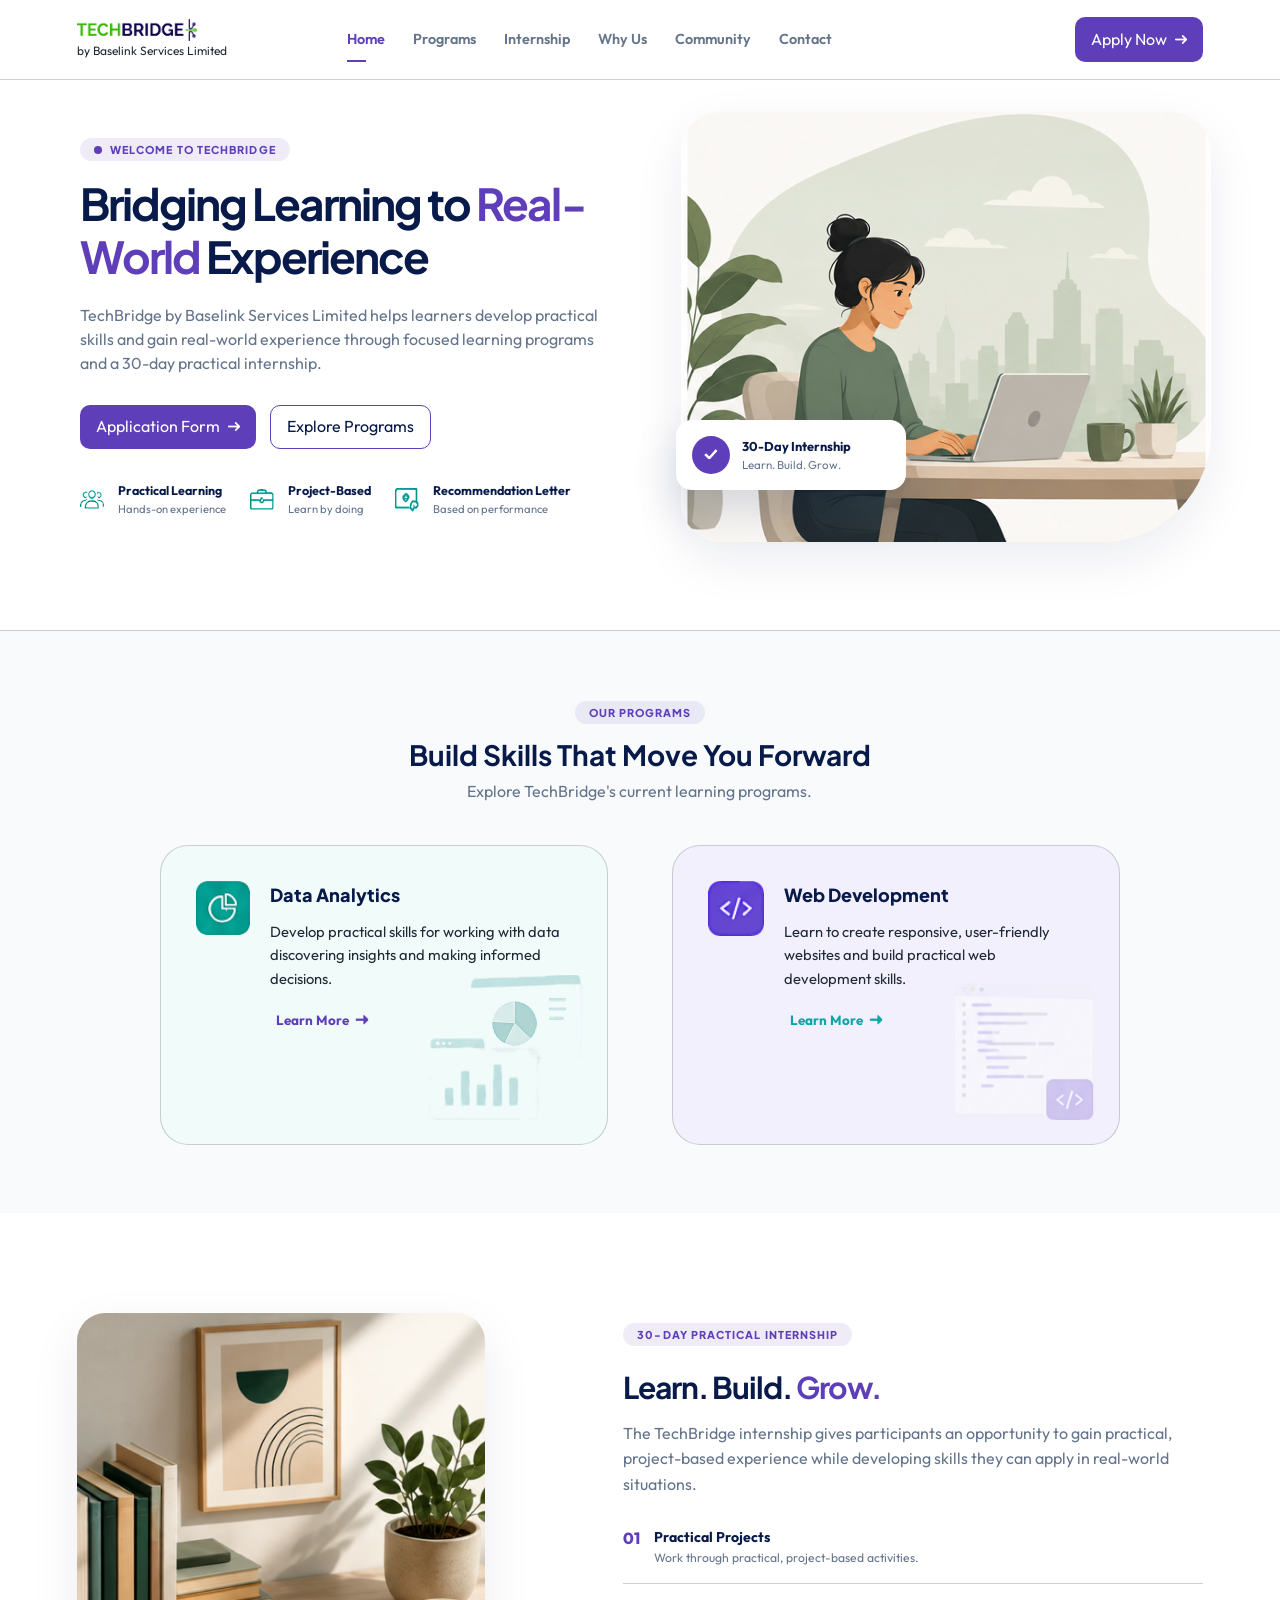
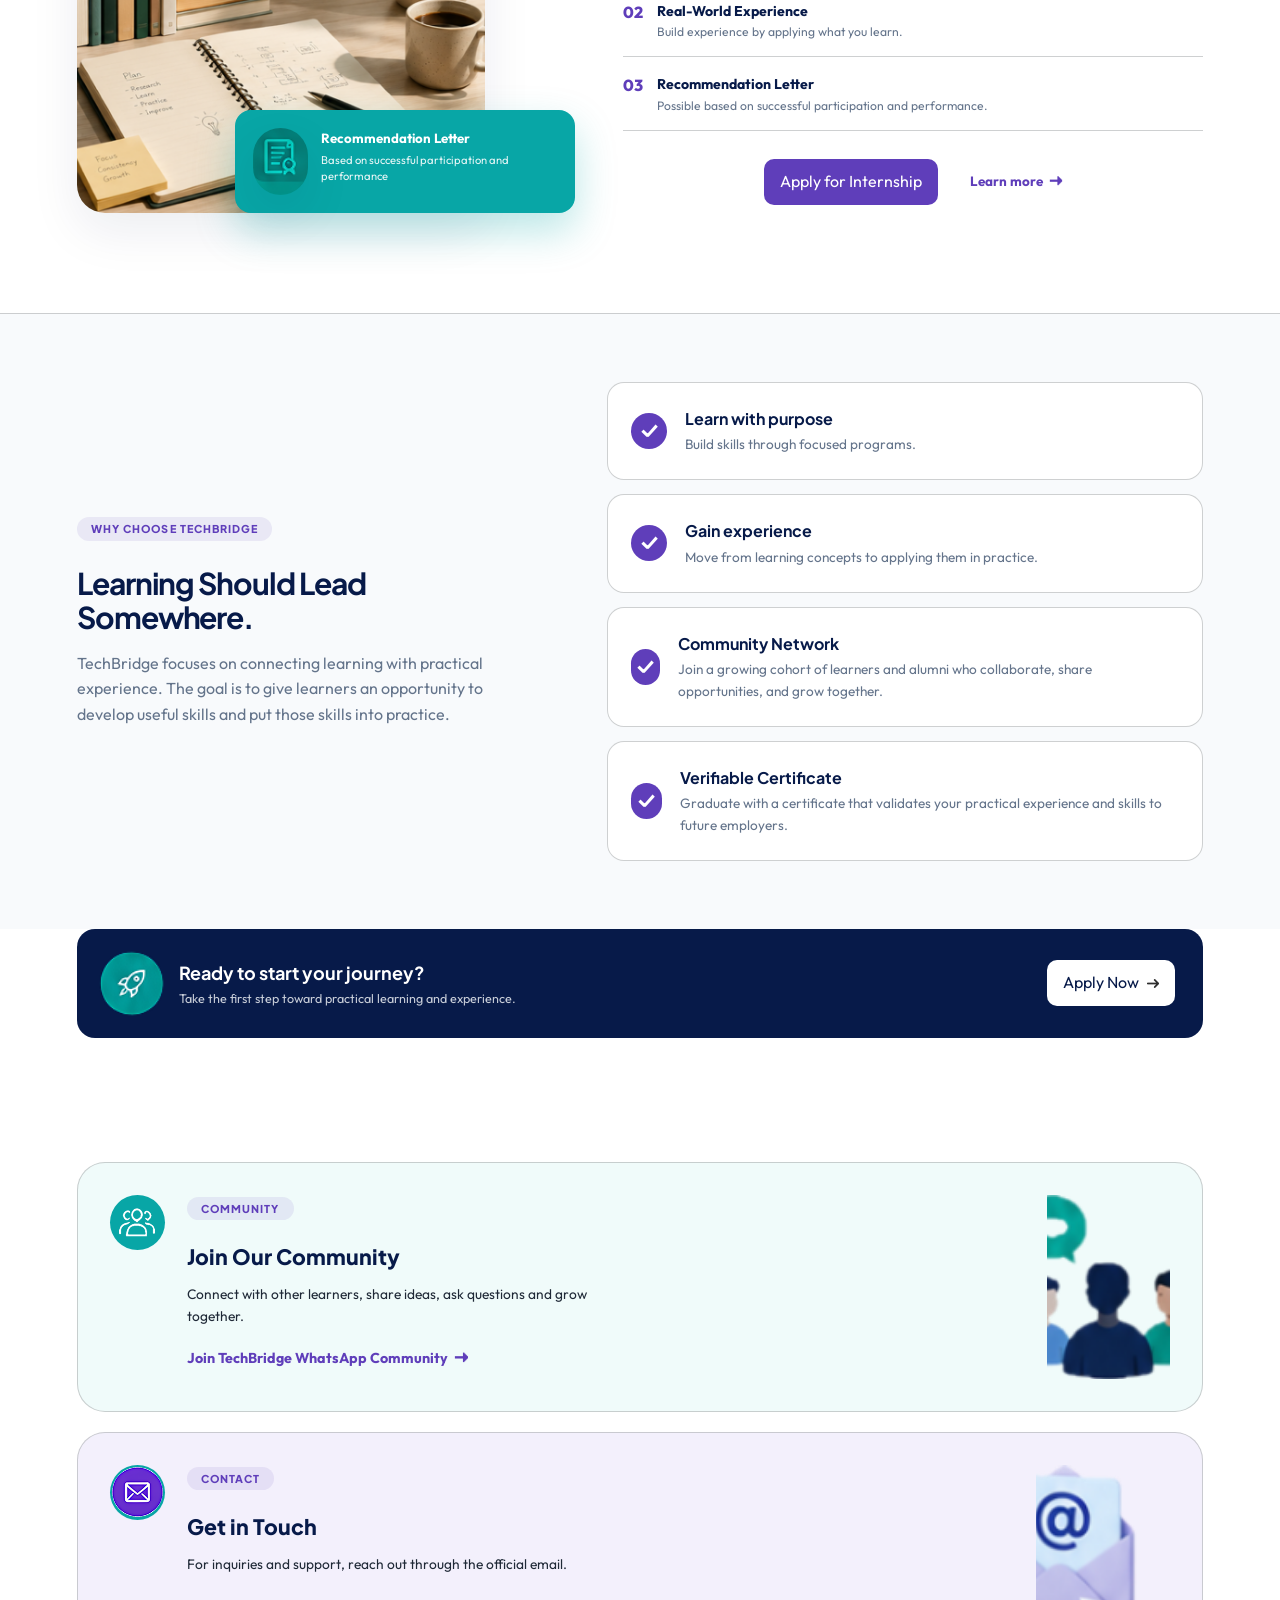
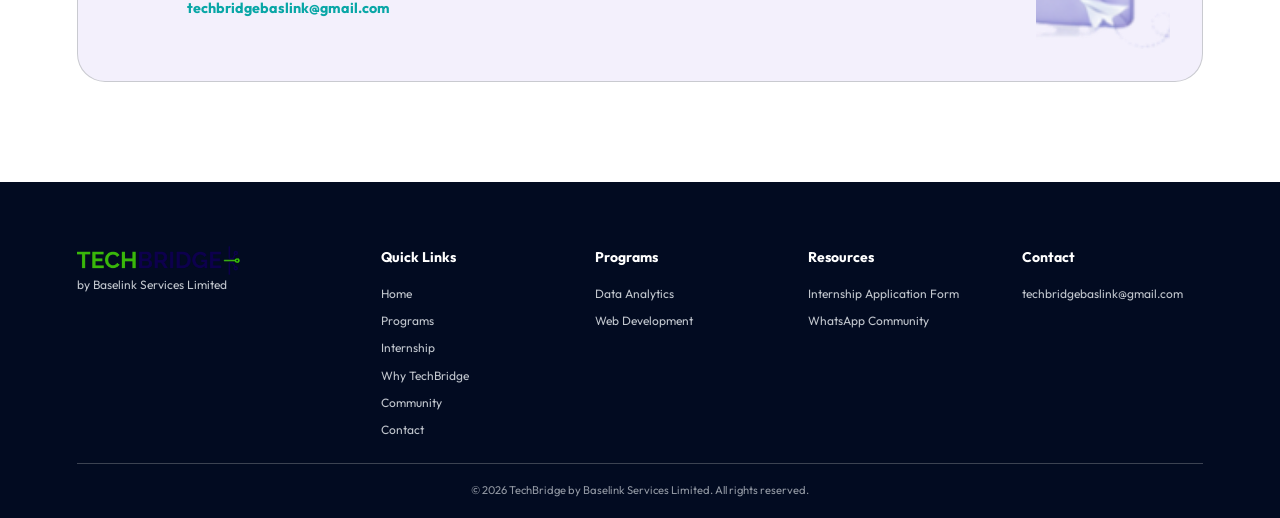
==== commit 549eeabf: "Update files" ====
--- a/index.html
+++ b/index.html
@@ -1,551 +1,551 @@
 <!DOCTYPE html>
 <html lang="en">
-<head>
-  <meta charset="UTF-8">
-  <meta name="viewport" content="width=device-width, initial-scale=1.0" >
-  <meta name="description" content="TechBridge - Bridging Learning to Real-World Experience">
-  <title>TechBridge | Bridging Learning to Real-World Experience</title>
-  <link rel="stylesheet" href="style.css">
-  <link rel="shortcut icon" href="/img/techbridge-logo.png" type="image/x-icon">
-</head>
-
-<body>
-  <div class="page_container">
-    <!--  HEADER SECTION-->
-    <header class="header_container">
-      <div class="header container">
-          <!-- Logo -->
-          <a href="#home" class="brand_logo">
-            <img
-              src="/img/techbridge-logo.png"
-              alt="TechBridge logo" class="logo"
+  <head>
+    <meta charset="UTF-8">
+    <meta name="viewport" content="width=device-width, initial-scale=1.0" >
+    <meta name="description" content="TechBridge - Bridging Learning to Real-World Experience">
+    <title>TechBridge | Bridging Learning to Real-World Experience</title>
+    <link rel="stylesheet" href="/style.css">
+    <link rel="shortcut icon" href="/img/techbridge-logo.png" type="image/x-icon">
+  </head>
+
+  <body>
+    <div class="page_container">
+      <!--  HEADER SECTION-->
+      <header class="header_container">
+        <div class="header container">
+            <!-- Logo -->
+            <a href="#home" class="brand_logo">
+              <img
+                src="/img/techbridge-logo.png"
+                alt="TechBridge logo" class="logo"
+              >
+                <p>by Baselink Services Limited</p>
+            </a>
+
+            <!-- Toggle button -->
+            <div class="toggle_sidebar">
+                <input type="checkbox" id="menu_toggle">
+                <!-- Label with images -->
+                <label for="menu_toggle" class="menu_btn">
+                  <img src="/img/menu-icon.png" alt="Menu" class="menu_icon">
+                  <img src="/img/icon-close.svg" alt="Close" class="close_icon">
+                </label>
+            </div>
+
+            <!-- NAVIGATION LINKS AND APPLY BUTTON -->
+            <div class="nav_container">
+              <div class="navLinks_CTA">
+                <nav class="">
+                  <a href="#home" class="active">  Home </a>
+                  <a href="#programs"> Programs</a>
+                  <a href="#internship">  Internship </a>
+                  <a href="#why"> Why Us</a>
+                  <a href="#community"> Community </a>
+                  <a href="#contact">Contact </a>
+                </nav>
+
+
+                <!-- CTA BUTTON -->
+                <a 
+                    href="https://docs.google.com/forms/d/e/1FAIpQLScoEhKAAUHw0lB2lzI5oT4x_VPQNSY2XE8Hv71q0XZ7IS_3bA/viewform"
+                    target="_blank" 
+                    rel="noopener noreferrer"
+                    class="cta_button header_btn"
+                >
+                  Apply Now
+                  <img src="/img/btn-arrow-icon.png" alt="Arrow">
+                </a>
+              </div>
+            </div>
+        </div>
+      </header> 
+
+      <!-- Sidebar overlay -->
+      <label for="menu_toggle" class="mobile_overlay"></label>
+
+      <!-- Actions -->
+            <div class="nav_actions">
+              <!-- Theme toggle -->
+              <label
+                for="theme_toggle"
+                class="theme_switch"
+                aria-label="Toggle dark mode"
+              >
+                <span class="sun">☀</span>
+                <span class="moon">☾</span>
+              </label>
+
+            </div>
+
+      <!-- MAIN SECTION -->
+      <main>
+          <!-- Hero Section -->
+        <section class="hero" id="home">
+            <!-- Hero Content -->
+            <div class="hero_content">
+              <span class="tag">
+                <i></i>
+                WELCOME TO TECHBRIDGE
+              </span>
+
+              <h1> Bridging Learning to <span>Real-World</span> Experience</h1>
+
+              <p class="hero_text">
+                TechBridge by Baselink Services Limited helps learners develop practical skills and gain real-world experience through focused learning programs and a 30-day practical internship.
+              </p>
+
+              <div class="hero_buttons">
+                <a 
+                  href="https://docs.google.com/forms/d/e/1FAIpQLScoEhKAAUHw0lB2lzI5oT4x_VPQNSY2XE8Hv71q0XZ7IS_3bA/viewform" target="_blank" rel="noopener noreferrer"
+                  class="cta_button hero_btn"
+                >
+                  Application Form
+                  <img src="/img/btn-arrow-icon.png" alt="Arrow">
+                </a>
+
+                <a
+                  href="#programs"
+                  class="btn_outline cta_button hero_btn"
+                >
+                  Explore Programs
+                </a>
+
+              </div>
+
+              <!-- Small Hero Features -->
+              <div class="hero_features">
+                <div class="mini_feature">
+                  <img src="/img/user-icon.png" alt="Users" class="feature_icon" >
+
+                  <div class="feature_content">
+                    <strong>Practical Learning</strong>
+                    <small>Hands-on experience</small>
+                  </div>
+                </div>
+
+                <div class="mini_feature">
+                  <img src="/img/expert-icon.png" alt="Project" class="feature_icon" >
+
+                  <div class="feature_content">
+                    <strong>Project-Based </strong>
+                    <small>Learn by doing</small>
+                  </div>
+                </div>
+
+                <div class="mini_feature">
+                  <img src="/img/Recommendation-icon.png" alt="Recommendation" class="feature_icon" >
+
+                  <div class="feature_content">
+                    <strong>Recommendation Letter</strong>
+                    <small>Based on performance </small>
+                  </div>
+                </div>
+              </div>
+            </div>
+
+            <!-- Hero Image -->
+            <div class="hero_visual">
+              <img
+                src="/img//Hero-illustration.png"
+                alt="Learner working on a laptop"
+              >
+
+              <div class="floating-card">
+                <span class="floating-icon">
+                  &checkmark;
+                </span>
+
+                <div>
+                  <strong>
+                    30-Day Internship
+                  </strong>
+
+                  <small>
+                    Learn. Build. Grow.
+                  </small>
+                </div>
+              </div>
+            </div>
+        </section>
+
+        <!-- Program Section -->
+        <section
+          class="programs section-light"
+          id="programs"
+        >
+          <div class="container">
+            <div class="section_heading">
+              <span class="tag">OUR PROGRAMS</span>
+
+              <h2> Build Skills That Move You Forward </h2>
+
+              <p> Explore TechBridge's current learning programs. </p>
+            </div>
+
+
+            <div class="program_grid">
+              <!-- Data Analytics -->
+              <article class="program_card analytics_card">
+                <img src="/img/data-analytics-icon.png" alt="Data Analytics" class="program_icon">
+
+                <div class="program_content">
+                  <h3>Data Analytics </h3>
+
+                  <p> Develop practical skills for working with data discovering insights and making informed decisions.</p>
+
+                  <a
+                    href="/html/programs.html"
+                    class="text_link"
+                  >
+                    <span>Learn More</span>
+                    <span>&#x1F806;</span>
+                  </a>
+                </div>
+
+                <img src="/img/dataCode-icon.png" alt="Data Illustration" class="data_Illustration">
+              </article>
+
+
+              <!-- Web Development -->
+              <article class="program_card web_card">
+
+                <img src="/img/web-developement-icon.png" alt="Web Developer" class="program_icon">
+                
+                <div class="program_content">
+                  <h3> Web Development </h3>
+
+                  <p>Learn to create responsive, user-friendly websites and build practical web development skills.</p>
+
+                  <a
+                    href="/html//programs.html"
+                    class="text_link"
+                  >
+                    <span>Learn More</span>
+                    <span>&#x1F806;</span>
+                  </a>
+                </div>
+
+                <img src="/img/webCode-icon.png" alt="Data Illustration" class="data_Illustration">
+              </article>
+            </div>
+          </div>
+        </section>
+
+        <!-- Internship Section -->
+        <section
+          class="internship section"
+          id="internship"
+        >
+          <div class="container internship_grid">
+
+            <!-- Image -->
+            <div class="internship_image">
+              <img
+                src="/img/Internship-img.png"
+                alt="Learner studying and planning at a desk"
+              >
+
+              <!-- Recommendation Letter -->
+              <div class="recommendation-badge">
+                <div class="badge_icon">
+                  <img src="/img/recommendation-iimg.png" alt="icon" >
+                </div>
+
+                <div>
+                  <strong> Recommendation Letter </strong>
+
+                  <small>Based on successful participation and performance </small>
+                </div>
+              </div>
+            </div>
+
+
+            <!-- Content -->
+            <div class="internship_content">
+              <span class="tag">
+                30-DAY PRACTICAL INTERNSHIP
+              </span>
+
+              <h2 class="internship_h2">
+                Learn. Build.
+                <span>Grow.</span>
+              </h2>
+
+              <p>
+                The TechBridge internship gives participants an
+                opportunity to gain practical, project-based experience
+                while developing skills they can apply in real-world
+                situations.
+              </p>
+
+              <!-- Benefits -->
+              <div class="benefits">
+                <div class="benefit">
+                  <span> 01</span>
+
+                  <div>
+                    <strong> Practical Projects </strong>
+
+                    <small>  Work through practical, project-based activities.</small>
+                  </div>
+                </div>
+
+                <div class="benefit">
+                  <span> 02</span>
+                  <div>
+                    <strong> Real-World Experience</strong>
+                    <small>Build experience by applying what you learn.</small>
+                  </div>
+                </div>
+
+                <div class="benefit">
+                  <span> 03</span>
+
+                  <div>
+                    <strong> Recommendation Letter</strong>
+                    <small>Possible based on successful participation and performance.</small>
+                  </div>
+                </div>
+              </div>
+
+              <div class="internship_actions">
+                <a
+                  href="https://docs.google.com/forms/d/e/1FAIpQLScoEhKAAUHw0lB2lzI5oT4x_VPQNSY2XE8Hv71q0XZ7IS_3bA/viewform" target="_blank" rel="noopener noreferrer"
+                  class="cta_button"
+                >
+                  Apply for Internship
+                </a>
+
+                <a href="/html//internship.html" class="text_link">
+                  Learn more 
+                  <span>&#x1F806;</span>
+                </a>
+              </div>
+
+            </div>
+
+          </div>
+
+        </section>
+
+        <!--  WHY TECHBRIDGE -->
+        <section
+          class="why section-light"
+          id="why"
+        >
+          <div class="container why_grid">
+            <div>
+              <span class="tag"> WHY CHOOSE TECHBRIDGE</span>
+
+              <h2 class="why_h2">  Learning Should Lead Somewhere.</h2>
+
+              <p class="why_p">
+                TechBridge focuses on connecting learning with practical
+                experience. The goal is to give learners an opportunity
+                to develop useful skills and put those skills into practice.
+              </p>
+            </div>
+
+
+            <div class="why_points">
+
+              <div class="why_point">
+                <span> &checkmark; </span>
+
+                <div>
+                  <h3> Learn with purpose</h3>
+                  <p> Build skills through focused programs. </p>
+                </div>
+              </div>
+
+              <!-- <div class="why_point">
+                <span> &checkmark; </span>
+                <div>
+                  <h3> Practice what you learn </h3>
+                  <p> Use practical activities and projects to reinforce your learning. </p>
+                </div>
+              </div> -->
+
+              <div class="why_point">
+              <span> &checkmark; </span>
+                <div>
+                  <h3> Gain experience</h3>
+                  <p> Move from learning concepts to applying them in practice. </p>
+                </div>
+              </div>
+
+              <div class="why_point">
+                <span> &checkmark; </span>
+                <div>
+                  <h3> Community Network</h3>
+                  <p> Join a growing cohort of learners and alumni who collaborate, share opportunities, and grow together. </p>
+                </div>
+              </div>
+
+              <div class="why_point">
+                <span> &checkmark; </span>
+                <div>
+                  <h3> Verifiable Certificate</h3>
+                  <p> Graduate with a certificate that validates your practical experience and skills to future employers. </p>
+                </div>
+              </div>
+            </div>
+          </div>
+        </section>
+
+        <!--  APPLICATION CTA -->
+        <section class="cta_section">
+          <div class="container cta_box">
+            <div class="cta_icon"> 
+              <img src="/img/ready-icon.png" alt="Get Ready"> 
+            </div>
+
+            <div class="cta_copy">
+              <h2> Ready to start your journey? </h2>
+              <p> Take the first step toward practical learning  and experience. </p>
+            </div>
+
+            <a
+              href="https://docs.google.com/forms/d/e/1FAIpQLScoEhKAAUHw0lB2lzI5oT4x_VPQNSY2XE8Hv71q0XZ7IS_3bA/viewform" target="_blank" rel="noopener noreferrer"
+              class="btn_white cta_button"
             >
-              <p>by Baselink Services Limited</p>
-          </a>
-
-          <!-- Toggle button -->
-          <div class="toggle_sidebar">
-              <input type="checkbox" id="menu_toggle">
-              <!-- Label with images -->
-              <label for="menu_toggle" class="menu_btn">
-                <img src="/img/menu-icon.png" alt="Menu" class="menu_icon">
-                <img src="/img/icon-close.svg" alt="Close" class="close_icon">
-              </label>
-          </div>
-
-          <!-- NAVIGATION LINKS AND APPLY BUTTON -->
-          <div class="nav_container">
-            <div class="navLinks_CTA">
-              <nav class="">
-                <a href="#home" class="active">  Home </a>
-                <a href="#programs"> Programs</a>
-                <a href="#internship">  Internship </a>
-                <a href="#why"> Why Us</a>
-                <a href="#community"> Community </a>
-                <a href="#contact">Contact </a>
-              </nav>
-
-
-              <!-- CTA BUTTON -->
-              <a 
-                  href="https://docs.google.com/forms/d/e/1FAIpQLScoEhKAAUHw0lB2lzI5oT4x_VPQNSY2XE8Hv71q0XZ7IS_3bA/viewform"
-                  target="_blank" 
-                  rel="noopener noreferrer"
-                  class="cta_button header_btn"
-              >
-                Apply Now
-                <img src="/img/btn-arrow-icon.png" alt="Arrow">
-              </a>
-            </div>
-          </div>
-      </div>
-    </header> 
-
-    <!-- Sidebar overlay -->
-    <label for="menu_toggle" class="mobile_overlay"></label>
-
-    <!-- Actions -->
-          <div class="nav_actions">
-            <!-- Theme toggle -->
-            <label
-              for="theme_toggle"
-              class="theme_switch"
-              aria-label="Toggle dark mode"
-            >
-              <span class="sun">☀</span>
-              <span class="moon">☾</span>
-            </label>
-
-          </div>
-
-    <!-- MAIN SECTION -->
-    <main>
-        <!-- Hero Section -->
-      <section class="hero" id="home">
-          <!-- Hero Content -->
-          <div class="hero_content">
-            <span class="tag">
-              <i></i>
-              WELCOME TO TECHBRIDGE
-            </span>
-
-            <h1> Bridging Learning to <span>Real-World</span> Experience</h1>
-
-            <p class="hero_text">
-              TechBridge by Baselink Services Limited helps learners develop practical skills and gain real-world experience through focused learning programs and a 30-day practical internship.
-            </p>
-
-            <div class="hero_buttons">
-              <a 
-                href="https://docs.google.com/forms/d/e/1FAIpQLScoEhKAAUHw0lB2lzI5oT4x_VPQNSY2XE8Hv71q0XZ7IS_3bA/viewform" target="_blank" rel="noopener noreferrer"
-                class="cta_button hero_btn"
-              >
-                Application Form
-                <img src="/img/btn-arrow-icon.png" alt="Arrow">
-              </a>
-
-              <a
-                href="#programs"
-                class="btn_outline cta_button hero_btn"
-              >
-                Explore Programs
-              </a>
-
-            </div>
-
-            <!-- Small Hero Features -->
-            <div class="hero_features">
-              <div class="mini_feature">
-                <img src="/img/user-icon.png" alt="Users" class="feature_icon" >
-
-                <div class="feature_content">
-                  <strong>Practical Learning</strong>
-                  <small>Hands-on experience</small>
-                </div>
-              </div>
-
-              <div class="mini_feature">
-                <img src="/img/expert-icon.png" alt="Project" class="feature_icon" >
-
-                <div class="feature_content">
-                  <strong>Project-Based </strong>
-                  <small>Learn by doing</small>
-                </div>
-              </div>
-
-              <div class="mini_feature">
-                <img src="/img/Recommendation-icon.png" alt="Recommendation" class="feature_icon" >
-
-                <div class="feature_content">
-                  <strong>Recommendation Letter</strong>
-                  <small>Based on performance </small>
-                </div>
-              </div>
-            </div>
-          </div>
-
-          <!-- Hero Image -->
-          <div class="hero_visual">
-            <img
-              src="./img//Hero-illustration.png"
-              alt="Learner working on a laptop"
-            >
-
-            <div class="floating-card">
-              <span class="floating-icon">
-                 &checkmark;
-              </span>
+              Apply Now
+              <img src="/img/btn-arrow-icon.png" alt="Learn">
+            </a>
+          </div>
+        </section>
+
+        <!--  COMMUNITY + CONTACT -->
+        <section
+          class="contact_section section"
+          id="community"
+        >
+          <div class="container contact_grid">
+            <!-- Community -->
+            <article class="info_card community_card">
+
+              <div class="info_icon"> 
+                <img src="/img//user-icon.png" alt="User">
+              </div>
 
               <div>
-                <strong>
-                  30-Day Internship
-                </strong>
-
-                <small>
-                  Learn. Build. Grow.
-                </small>
-              </div>
-            </div>
-          </div>
-      </section>
-
-      <!-- Program Section -->
-      <section
-        class="programs section-light"
-        id="programs"
-      >
-        <div class="container">
-          <div class="section_heading">
-            <span class="tag">OUR PROGRAMS</span>
-
-            <h2> Build Skills That Move You Forward </h2>
-
-            <p> Explore TechBridge's current learning programs. </p>
-          </div>
-
-
-          <div class="program_grid">
-            <!-- Data Analytics -->
-            <article class="program_card analytics_card">
-              <img src="./img/data-analytics-icon.png" alt="Data Analytics" class="program_icon">
-
-              <div class="program_content">
-                <h3>Data Analytics </h3>
-
-                <p> Develop practical skills for working with data discovering insights and making informed decisions.</p>
+                <span class="tag">  COMMUNITY</span>
+
+                <h2> Join Our Community</h2>
+
+                <p> Connect with other learners, share ideas, ask questions and grow together.  </p>
 
                 <a
-                  href="/programs.html"
+                  href="https://chat.whatsapp.com/FqpBvYS4oaK32cXDxc8JIS?utm_source=chatgpt.com"
+                  target="_blank" rel="noopener noreferrer" 
                   class="text_link"
                 >
-                  <span>Learn More</span>
+                  Join TechBridge WhatsApp Community 
                   <span>&#x1F806;</span>
                 </a>
               </div>
 
-              <img src="/img/dataCode-icon.png" alt="Data Illustration" class="data_Illustration">
+              <img src="/img/contact-illustration.png" alt="Illustration" class="Illustration">
             </article>
 
 
-            <!-- Web Development -->
-            <article class="program_card web_card">
-
-              <img src="./img/web-developement-icon.png" alt="Web Developer" class="program_icon">
-              
-              <div class="program_content">
-                <h3> Web Development </h3>
-
-                <p>Learn to create responsive, user-friendly websites and build practical web development skills.</p>
+            <!-- Contact -->
+            <article
+              class="info_card email_card"
+              id="contact"
+            >
+              <div class="info_icon">
+                <img src="/img/mail-icon.png" alt="Mail">
+              </div>
+
+              <div>
+                <span class="tag">  CONTACT </span>
+
+                <h2>Get in Touch</h2>
+
+                <p> For inquiries and support, reach out through the official email. </p>
 
                 <a
-                  href="/programs.html"
-                  class="text_link"
+                  href="mailto:techbridgebaslink@gmail.com"
+                  class="email_link"
                 >
-                  <span>Learn More</span>
-                  <span>&#x1F806;</span>
-                </a>
-              </div>
-
-              <img src="/img/webCode-icon.png" alt="Data Illustration" class="data_Illustration">
+                  techbridgebaslink@gmail.com
+                </a>
+              </div>
+
+            <img src="/img/email-illustration.png" alt="Illustration" class="Illustration">
             </article>
           </div>
+        </section>
+      </main>
+
+      <!-- FOOTER SECTION --> 
+      <footer class="footer">
+        <div class="container footer_grid">
+          <!-- Brand -->
+          <div class="footer_brand">
+              <img
+                src="/img//techbridge-logo.png"
+                alt="TechBridge logo"
+              >
+              <p>by Baselink Services Limited</p>
+            
+            
+          <!--  <p>  Bridging Learning to Real-World Experience</p> -->
+          </div>
+          
+          <!-- Quick Links -->
+          <div class="footer_column">
+            <h3>  Quick Links </h3>
+
+            <a href="#home"> Home </a>
+            <a href="#programs">  Programs </a>
+            <a href="#internship">  Internship </a>
+            <a href="#why"> Why TechBridge</a>
+            <a href="#community">   Community </a>
+            <a href="#contact"> Contact </a>
+          </div>
+
+          <!-- Programs -->
+          <div class="footer_column">
+            <h3>  Programs</h3>
+            <a href="#programs">  Data Analytics</a>
+            <a href="#programs">  Web Development  </a>
+          </div>
+
+          <!-- Resources -->
+          <div class="footer_column">
+            <h3> Resources </h3>
+            <a 
+              href="https://docs.google.com/forms/d/e/1FAIpQLScoEhKAAUHw0lB2lzI5oT4x_VPQNSY2XE8Hv71q0XZ7IS_3bA/viewform" target="_blank" rel="noopener noreferrer"
+            >
+              Internship Application Form
+            </a>
+
+            <a 
+              href="https://chat.whatsapp.com/FqpBvYS4oaK32cXDxc8JIS?utm_source=chatgpt.com" target="_blank" rel="noopener noreferrer"
+            >
+              WhatsApp Community
+            </a>
+
+          </div>
+
+          <!-- Contact -->
+          <div class="footer_column">
+            <h3>Contact </h3>
+            <a href="mailto:techbridgebaslink@gmail.com">  techbridgebaslink@gmail.com</a>
+          </div>
+          
         </div>
-      </section>
-
-      <!-- Internship Section -->
-      <section
-        class="internship section"
-        id="internship"
-      >
-        <div class="container internship_grid">
-
-          <!-- Image -->
-          <div class="internship_image">
-            <img
-              src="/img/Internship-img.png"
-              alt="Learner studying and planning at a desk"
-            >
-
-            <!-- Recommendation Letter -->
-            <div class="recommendation-badge">
-              <div class="badge_icon">
-                <img src="/img/recommendation-iimg.png" alt="icon" >
-              </div>
-
-              <div>
-                <strong> Recommendation Letter </strong>
-
-                <small>Based on successful participation and performance </small>
-              </div>
-            </div>
-          </div>
-
-
-          <!-- Content -->
-          <div class="internship_content">
-            <span class="tag">
-              30-DAY PRACTICAL INTERNSHIP
-            </span>
-
-            <h2 class="internship_h2">
-              Learn. Build.
-              <span>Grow.</span>
-            </h2>
-
-            <p>
-              The TechBridge internship gives participants an
-              opportunity to gain practical, project-based experience
-              while developing skills they can apply in real-world
-              situations.
-            </p>
-
-            <!-- Benefits -->
-            <div class="benefits">
-              <div class="benefit">
-                <span> 01</span>
-
-                <div>
-                  <strong> Practical Projects </strong>
-
-                  <small>  Work through practical, project-based activities.</small>
-                </div>
-              </div>
-
-              <div class="benefit">
-                <span> 02</span>
-                <div>
-                  <strong> Real-World Experience</strong>
-                  <small>Build experience by applying what you learn.</small>
-                </div>
-              </div>
-
-              <div class="benefit">
-                <span> 03</span>
-
-                <div>
-                  <strong> Recommendation Letter</strong>
-                  <small>Possible based on successful participation and performance.</small>
-                </div>
-              </div>
-            </div>
-
-            <div class="internship_actions">
-              <a
-                href="https://docs.google.com/forms/d/e/1FAIpQLScoEhKAAUHw0lB2lzI5oT4x_VPQNSY2XE8Hv71q0XZ7IS_3bA/viewform" target="_blank" rel="noopener noreferrer"
-                class="cta_button"
-              >
-                Apply for Internship
-              </a>
-
-              <a href="internship.html" class="text_link">
-                Learn more 
-                <span>&#x1F806;</span>
-              </a>
-            </div>
-
-          </div>
-
+
+        <div class="container footer_bottom">
+          <p>
+            &copy; 2026 TechBridge by Baselink Services Limited.
+            All rights reserved.
+          </p>
         </div>
-
-      </section>
-
-      <!--  WHY TECHBRIDGE -->
-      <section
-        class="why section-light"
-        id="why"
-      >
-        <div class="container why_grid">
-          <div>
-            <span class="tag"> WHY CHOOSE TECHBRIDGE</span>
-
-            <h2 class="why_h2">  Learning Should Lead Somewhere.</h2>
-
-            <p class="why_p">
-              TechBridge focuses on connecting learning with practical
-              experience. The goal is to give learners an opportunity
-              to develop useful skills and put those skills into practice.
-            </p>
-          </div>
-
-
-          <div class="why_points">
-
-            <div class="why_point">
-              <span> &checkmark; </span>
-
-              <div>
-                <h3> Learn with purpose</h3>
-                <p> Build skills through focused programs. </p>
-              </div>
-            </div>
-
-            <!-- <div class="why_point">
-              <span> &checkmark; </span>
-              <div>
-                <h3> Practice what you learn </h3>
-                <p> Use practical activities and projects to reinforce your learning. </p>
-              </div>
-            </div> -->
-
-            <div class="why_point">
-             <span> &checkmark; </span>
-              <div>
-                <h3> Gain experience</h3>
-                <p> Move from learning concepts to applying them in practice. </p>
-              </div>
-            </div>
-
-            <div class="why_point">
-              <span> &checkmark; </span>
-              <div>
-                <h3> Community Network</h3>
-                <p> Join a growing cohort of learners and alumni who collaborate, share opportunities, and grow together. </p>
-              </div>
-            </div>
-
-            <div class="why_point">
-              <span> &checkmark; </span>
-              <div>
-                <h3> Verifiable Certificate</h3>
-                <p> Graduate with a certificate that validates your practical experience and skills to future employers. </p>
-              </div>
-            </div>
-          </div>
-        </div>
-      </section>
-
-      <!--  APPLICATION CTA -->
-      <section class="cta_section">
-        <div class="container cta_box">
-          <div class="cta_icon"> 
-            <img src="/img/ready-icon.png" alt="Get Ready"> 
-          </div>
-
-          <div class="cta_copy">
-            <h2> Ready to start your journey? </h2>
-            <p> Take the first step toward practical learning  and experience. </p>
-          </div>
-
-          <a
-            href="https://docs.google.com/forms/d/e/1FAIpQLScoEhKAAUHw0lB2lzI5oT4x_VPQNSY2XE8Hv71q0XZ7IS_3bA/viewform" target="_blank" rel="noopener noreferrer"
-            class="btn_white cta_button"
-          >
-            Apply Now
-            <img src="/img/btn-arrow-icon.png" alt="Learn">
-          </a>
-        </div>
-      </section>
-
-      <!--  COMMUNITY + CONTACT -->
-      <section
-        class="contact_section section"
-        id="community"
-      >
-        <div class="container contact_grid">
-          <!-- Community -->
-          <article class="info_card community_card">
-
-            <div class="info_icon"> 
-              <img src="./img//user-icon.png" alt="User">
-            </div>
-
-            <div>
-              <span class="tag">  COMMUNITY</span>
-
-              <h2> Join Our Community</h2>
-
-              <p> Connect with other learners, share ideas, ask questions and grow together.  </p>
-
-              <a
-                href="https://chat.whatsapp.com/FqpBvYS4oaK32cXDxc8JIS?utm_source=chatgpt.com"
-                target="_blank" rel="noopener noreferrer" 
-                class="text_link"
-              >
-                Join TechBridge WhatsApp Community 
-                <span>&#x1F806;</span>
-              </a>
-            </div>
-
-            <img src="./img/contact-illustration.png" alt="Illustration" class="Illustration">
-          </article>
-
-
-          <!-- Contact -->
-          <article
-            class="info_card email_card"
-            id="contact"
-          >
-            <div class="info_icon">
-              <img src="./img/mail-icon.png" alt="Mail">
-            </div>
-
-            <div>
-              <span class="tag">  CONTACT </span>
-
-              <h2>Get in Touch</h2>
-
-              <p> For inquiries and support, reach out through the official email. </p>
-
-              <a
-                href="mailto:techbridgebaslink@gmail.com"
-                class="email_link"
-              >
-                techbridgebaslink@gmail.com
-              </a>
-            </div>
-
-          <img src="./img/email-illustration.png" alt="Illustration" class="Illustration">
-          </article>
-        </div>
-      </section>
-    </main>
-
-    <!-- FOOTER SECTION --> 
-    <footer class="footer">
-      <div class="container footer_grid">
-        <!-- Brand -->
-        <div class="footer_brand">
-            <img
-              src=".//img//techbridge-logo.png"
-              alt="TechBridge logo"
-            >
-            <p>by Baselink Services Limited</p>
-          
-          
-         <!--  <p>  Bridging Learning to Real-World Experience</p> -->
-        </div>
-        
-        <!-- Quick Links -->
-        <div class="footer_column">
-          <h3>  Quick Links </h3>
-
-          <a href="#home"> Home </a>
-          <a href="#programs">  Programs </a>
-          <a href="#internship">  Internship </a>
-          <a href="#why"> Why TechBridge</a>
-          <a href="#community">   Community </a>
-          <a href="#contact"> Contact </a>
-        </div>
-
-        <!-- Programs -->
-        <div class="footer_column">
-          <h3>  Programs</h3>
-          <a href="#programs">  Data Analytics</a>
-          <a href="#programs">  Web Development  </a>
-        </div>
-
-        <!-- Resources -->
-        <div class="footer_column">
-          <h3> Resources </h3>
-          <a 
-            href="https://docs.google.com/forms/d/e/1FAIpQLScoEhKAAUHw0lB2lzI5oT4x_VPQNSY2XE8Hv71q0XZ7IS_3bA/viewform" target="_blank" rel="noopener noreferrer"
-          >
-            Internship Application Form
-          </a>
-
-          <a 
-            href="https://chat.whatsapp.com/FqpBvYS4oaK32cXDxc8JIS?utm_source=chatgpt.com" target="_blank" rel="noopener noreferrer"
-          >
-            WhatsApp Community
-          </a>
-
-        </div>
-
-        <!-- Contact -->
-        <div class="footer_column">
-          <h3>Contact </h3>
-          <a href="mailto:techbridgebaslink@gmail.com">  techbridgebaslink@gmail.com</a>
-        </div>
-        
-      </div>
-
-      <div class="container footer_bottom">
-        <p>
-          &copy; 2026 TechBridge by Baselink Services Limited.
-          All rights reserved.
-        </p>
-      </div>
-    </footer>
-  </div>
-</body>
+      </footer>
+    </div>
+  </body>
 </html>
--- a/style.css
+++ b/style.css
@@ -1,10 +1,8 @@
-@import url(
-  'https://fonts.googleapis.com/css2?family=DM+Sans:wght@400;500;600;700&family=Manrope:wght@600;700;800&display=swap'
-);
+@import url('https://fonts.googleapis.com/css2?family=Outfit:wght@100..900&family=Plus+Jakarta+Sans:ital,wght@0,200..800;1,200..800&display=swap');
+
 
 /* LIGHT MODE VARIABLES */
 :root {
-
   /* Brand */
   --secondary: #08A6A6;
   --secondary-hover: #078F8F;
@@ -39,7 +37,7 @@
   --web-bg: rgba(241, 238, 252, 0.847);
 
   /* Font */
-  --font-manrope: "Manrope", sans-serif;
+  --font-jarkata: "Plus Jakarta Sans", sans-serif;
 
 
   /* Dark sections */
@@ -111,7 +109,7 @@
 }
 
 body {
-  font-family: 'DM Sans', sans-serif;
+  font-family: "Outfit", sans-serif;
   background: var(--bg);
   color: var(--text-2);
   line-height: 1.6;
@@ -206,7 +204,7 @@
 
 .navLinks_CTA nav a {
   position: relative;
-  color: var(--text);
+  color: var(--muted);
   font-size: 0.9rem;
   font-weight: 600;
   padding: 1.75rem 0;
@@ -235,13 +233,15 @@
 }
 
 /* CTA Button Style */
-.cta_button {
+.cta_button,
+#cta_button {
   background-color: var(--primary);
   color: var(--bg);
   padding: 0.625rem 1rem;  
   border-radius: var(--radius-sm);
   font-weight: 700;
   font-size: 0.875rem;
+  font: inherit;
   text-decoration: none;
   display: inline-flex;
   align-items: center;
@@ -250,10 +250,11 @@
   border: none;
   white-space: nowrap;
   cursor: pointer;
-  transition: all var(--transition);
-}
-
-.cta_button:hover {
+  transition: background-color var(--transition);
+}
+
+.cta_button:hover,
+#cta_button:hover {
   background-color: var(--primary-hover);
 }
 
@@ -309,7 +310,8 @@
   gap: 2.5rem;
 }
 
-.tag {
+.tag,
+.task_status {
   display: inline-flex;
   align-items: center;
   gap: 0.5rem;
@@ -319,14 +321,15 @@
   letter-spacing: 0.1em;
   background-color: var(--primary-opacity);
   color: var(--primary);
-  padding: 0.25rem 0.875rem;
+  padding: 0.2rem 0.875rem;
   border-radius: var(--radius-lg);
   margin-bottom: 1rem;
-  font-family: var(--font-manrope);
+  font-family: var(--font-jarkata);
 }
 
 .tag i,
-.program_levels i {
+.program_levels i,
+.task_status i {
   width: 0.5rem;
   height: 0.5rem;
   border-radius: 50%;
@@ -336,7 +339,7 @@
 .hero h1 {
   max-width: 36rem;
   margin-bottom: 1.25rem;
-  font-family: var(--font-manrope);
+  font-family: var(--font-jarkata);
   color: var(--text);
   font-size: 2.75rem;
   line-height: 1.2;
@@ -428,7 +431,7 @@
   background-color: transparent;
 }
 
-.hero_visual > img {
+.hero_visual img {
   position: relative;
   z-index: 2;
   width:  90%;
@@ -491,14 +494,14 @@
   color: var(--text);
   font-size: 1.75rem;
   line-height: 1.1;
-  font-family: var(--font-manrope);
+  font-family: var(--font-jarkata);
 }
 
 .program_h2,
 .why h2,
 .internship_h2 {
   margin-top: 0.565rem;
-  font-family: var(--font-manrope);
+  font-family: var(--font-jarkata);
   color: var(--text);
   font-size: 1.875rem;
   line-height: 1.15;
@@ -563,7 +566,7 @@
 
 .program_content h3 {
   color: var(--text);
-  font-family: var(--font-manrope);
+  font-family: var(--font-jarkata);
   font-size: 1.125rem;
   font-weight: 800;
 }
@@ -673,7 +676,7 @@
 
 /* Internship content */
 .internship_content h2 {
-  font-family: var(--font-manrope);
+  font-family: var(--font-jarkata);
   color: var(--text);
   line-height: 1.12;
   letter-spacing: -0.035em;
@@ -784,7 +787,7 @@
 
 .why_point h3 {
   color: var(--text);
-  font-family: var(--font-manrope);
+  font-family: var(--font-jarkata);
   font-size: 1rem;
 }
 
@@ -822,7 +825,7 @@
 
 .cta_copy h2 {
   color: var(--bg);
-  font-family: var(--font-manrope);
+  font-family: var(--font-jarkata);
   font-size: 1.125rem;
 }
 
@@ -894,7 +897,7 @@
 
 .info_card h2 {
   margin-top: 4px;
-  font-family: var(--font-manrope);
+  font-family: var(--font-jarkata);
   color: var(--text);
   font-size: 1.325rem;
   font-weight: 800;
@@ -1035,7 +1038,7 @@
 .differ_tag {
   color: var(--primary);
   font-weight: 800;
-  font-family: var(--font-manrope);
+  font-family: var(--font-jarkata);
   font-size: 0.875rem; 
 }
 
@@ -1099,7 +1102,7 @@
   color: var(--dark);
   font-size: 0.875rem;
   font-weight: 700;
-  font-family: var(--font-manrope);
+  font-family: var(--font-jarkata);
   list-style: none;
 }
 
@@ -1140,7 +1143,7 @@
   text-transform: uppercase;
   color: var(--secondary-hover);
   font-size: 0.875rem;
-  font-family: var(--font-manrope);
+  font-family: var(--font-jarkata);
 }
 
 .outcome p {
@@ -1182,7 +1185,7 @@
 
 .diff_content h3 {
   color: var(--secondary-hover);
-  font-family: var(--font-manrope);
+  font-family: var(--font-jarkata);
   font-weight: 800;
 }
 
@@ -1325,7 +1328,7 @@
   font-size: 1.675rem;
   line-height: 1.2;
   font-weight: 800;
-  font-family: var(--font-manrope);
+  font-family: var(--font-jarkata);
   opacity: 0.5;
 }
 
@@ -1385,7 +1388,7 @@
   margin-bottom: 0.25rem;
   color: var(--text);
   font-size: 1rem;
-  font-family: var(--font-manrope);
+  font-family: var(--font-jarkata);
   font-weight: 800;
 }
 
@@ -1548,7 +1551,7 @@
 .roadmap_header h2 {
   color: var(--text);
   font-size: 1.5rem;
-  font-family: var(--font-manrope);
+  font-family: var(--font-jarkata);
   line-height: 1.3;
   letter-spacing: -0.04em;
 }
@@ -1655,7 +1658,12 @@
 }
 
 .task_no {
-  padding: 0.65rem 0.75rem;
+  width: 40px;
+  height: 40px;
+  display: inline-flex;
+  align-items: center;
+  justify-content: center;
+  padding: 1rem;
   border-radius: var(--radius-lg);
   background: var(--secondary-opacity);
   color: var(--secondary);
@@ -1690,11 +1698,12 @@
   color: var(--text);
   font-size: 0.975rem;
   line-height: 1.4;
-  font-family: var(--font-manrope);
+  font-family: var(--font-jarkata);
   margin: 0.325rem 0 0.5rem;
 }
 
-.task_card .task_text {
+.task_card .task_text,
+.task_description {
   color: var(--muted);
   font-size: 0.75rem;
   font-weight: 500;
@@ -1936,7 +1945,7 @@
   margin-bottom: 0.25rem;
   color: var(--text);
   font-size: 1.12rem;
-  font-family: var(--font-manrope);
+  font-family: var(--font-jarkata);
 }
 
 .track_card p {
@@ -2086,18 +2095,23 @@
 
 .filter_group h2 {
   font-size: 0.875rem;
-  font-family: var(--font-manrope);
+  font-family: var(--font-jarkata);
   color: var(--text);
 }
 
-.filter_buttons {
+.filter_buttons,
+.task_filters,
+.technology_filters {
   display: flex;
   flex-wrap: wrap;
   gap: 0.5rem;
+  flex-shrink: 0;
   margin-top: 0.75rem;
 }
 
-.filter_btn {
+.filter_btn,
+.task_filter,
+.technology_btn {
   padding: 0.325rem 1.15rem;
   border: 1px solid var(--border);
   border-radius: var(--radius-lg);
@@ -2105,6 +2119,7 @@
   color: var(--text);
   font-size: 0.825rem;
   font-weight: 500;
+  font-family: inherit;
   cursor: pointer;
   transition:
     background-color 0.25s ease,
@@ -2113,13 +2128,17 @@
     transform 0.2s ease;
 }
 
-.filter_btn:hover {
+.filter_btn:hover,
+.task_filter:hover,
+.technology_btn:hover {
   border-color: var(--primary);
   color: var(--primary);
   transform: translateY(-1px);
 }
 
-.filter_btn.active {
+.filter_btn.active,
+.task_filter.active,
+.technology_btn.active {
   background: var(--primary);
   border-color: var(--primary);
   color: var(--bg);
@@ -2169,7 +2188,7 @@
   background-color: transparent;
   border: none;
   color: var(--primary);
-  font-family: var(--font-manrope);
+  font-family: var(--font-jarkata);
   font-weight: 700;
   cursor: pointer;
 }
@@ -2197,7 +2216,7 @@
 .track_badge,
 .difficulty {
   font-size: 0.675rem;
-  font-family: var(--font-manrope);
+  font-family: var(--font-jarkata);
   font-weight: 600;
   padding: 0.12rem 0.5rem;
   background-color: var(--secondary-opacity);
@@ -2212,7 +2231,7 @@
 
 .challenge_card_content h3{
   font-size: 1.1rem;
-  font-family: var(--font-manrope);
+  font-family: var(--font-jarkata);
   line-height: 1.3;
   font-weight: 800;
   margin-bottom: 0.6rem;
@@ -2247,7 +2266,7 @@
 .modal_info_grid .cta_button  {
   padding: 0.525rem 0.875rem; 
   font-size: 0.75rem;
-  font-family: var(--font-manrope);
+  font-family: var(--font-jarkata);
   transition: transform var(--transition);
 }
 
@@ -2268,18 +2287,19 @@
   flex-direction: column;
   align-items: center;
   justify-content: center;
-  gap: 0.5rem;
+  gap: 0.75rem;
 }
 
 .no_results {
   text-align: center;
   color: var(--text);
   font-weight: 600;
-  font-size: 1.1rem;
+  font-size: 1rem;
 }
 
 /* Challenge Modal style */
-.challenge_modal {
+.challenge_modal,
+.task_modal {
   position: fixed;
   inset: 0;
   z-index: 900;
@@ -2289,7 +2309,8 @@
   padding: 1.5rem;
 }
 
-.challenge_modal.show {
+.challenge_modal.show,
+.task_modal.show {
   display: flex;
 }
 
@@ -2311,10 +2332,11 @@
   opacity: 0.5;
 }
 
-.modal_content {
+.modal_content,
+.task_modal_content {
   position: relative;
   z-index: 900;
-  width: min(100%, 700px);
+  width: min(100%, 650px);
   max-height: 90vh;
   overflow-y: auto;
   padding: 2rem;
@@ -2340,7 +2362,8 @@
   gap: 1rem;
 }
 
-.modal_close {
+.modal_close,
+#task_modal_close {
   display: flex;
   align-items: center;
   justify-content: center;
@@ -2354,11 +2377,13 @@
   transition: background-color var(--transition);
 }
 
-.modal_close:hover {
+.modal_close:hover,
+#task_modal_close:hover {
   background-color: rgba(0, 0, 0, 0.04);
 }
 
-.modal_close img {
+.modal_close img,
+#task_modal_close img {
   width: 12px;
   height: 12px;
 }
@@ -2369,29 +2394,34 @@
   font-size: 0.5rem;
 }
 
-#modal_challenge_title {
-  font-size: 1.25rem;
+#modal_challenge_title,
+.task_modal_header h2 {
+  font-size: 1.1rem;
   line-height: 1.25;
   color: var(--text);
-}
-
-.modal_body {
+  font-weight: 800;
+  font-family: var(--font-jarkata);
+}
+
+.modal_body,
+.task_modal_body {
   display: flex;
   flex-direction: column;
-  gap: 1.5rem;
+  gap: 1rem;
   padding-top: 1.25rem;
 }
 
 .modal_section h3 {
   margin-bottom: 0.2rem;
   font-size: 0.75rem;
-  font-family: var(--font-manrope);
+  font-family: var(--font-jarkata);
   font-weight: 800;
   color: var(--muted);
   text-transform: uppercase;
 }
 
-.modal_section p {
+.modal_section p,
+.task_modal_section p {
   font-size: 0.875rem;
   line-height: 1.5;
   color: var(--text-2);
@@ -2452,20 +2482,574 @@
   font-weight: 600;
 }
 
-
-
-/* Modal Transition */
-@keyframes modalSlideIn {
-  from {
-    opacity: 0;
-    transform: translateY(20px);
-  }
-  to {
-    opacity: 1;
-    transform: translateY(0);
-  }
-}
-
+/* DASHBOARD STYLE */
+.dashboard_container .header_container  {
+  background-color: var(--bg-soft);
+}
+
+.dashboard_container .header {
+  display: flex;
+  padding: 1rem 0;
+}
+
+.dashboard_logo {
+  display: flex;
+  align-items: center;
+  gap: 0.75rem;
+}
+
+.dashboard_logo span,
+.dashboard_logo p {
+  color: var(--muted);
+  opacity: 0.5;
+}
+
+.dashboard_container .btn_outline{
+  color: var(--secondary);
+  font-weight: 400;
+  border-color: var(--secondary);
+  padding: 0.25rem 1rem;
+  font-size: 0.75rem;
+}
+
+.dashboard_container .btn_outline:hover {
+  background-color: var(--secondary-opacity);
+}
+
+.button_avatar {
+  display: flex;
+  align-items: center;
+  gap: 0.75rem;
+}
+
+.intern_avatar {
+  width: 32px;
+  height: 32px;
+  display: flex;
+  flex-direction: column;
+  align-items: center;
+  justify-content: center;
+  padding: 1rem;
+  font-weight: 600;
+  border-radius: var(--radius-lg);
+  background-color: var(--primary);
+  color: var(--bg);
+}
+
+.dashboard {
+  min-height: 100vh;
+  padding: 6rem 0 2rem;
+  background: transparent;
+}
+
+.dashboard_content {
+  display: flex;
+  flex-direction: column;
+  gap: 1.5rem;
+}
+
+.dashboard_welcome {
+  position: relative;
+  padding: 2.5rem;
+  overflow: hidden;
+  border-radius: var(--radius-md);
+  background: linear-gradient(to bottom right, var(--primary-hover), var(--primary));
+  color: var(--bg);
+  display: flex;
+  align-items: center;
+  justify-content: space-between;
+}
+
+.dashboard_label {
+  margin-bottom: 0.6rem;
+  font-size: 0.75rem;
+  font-weight: 700;
+  letter-spacing: 0.12em;
+}
+
+.dashboard_label,
+.welcome_content p {
+  color: var(--bg);
+  opacity: 0.8;
+}
+
+.dashboard_welcome h1 {
+  font-family: var(--font-jarkata);
+  font-size: 1.85rem;
+}
+
+.intern_meta {
+  display: flex;
+  align-items: center;
+  gap: 1.5rem;
+  margin: 0.5rem 0 1rem;
+  font-size: 0.875rem;
+}
+
+.meta_divider {
+  width: 1px;
+  height: 20px;
+  background: var(--border);
+}
+
+.intern_status {
+  border: 1px solid var(--border);
+  font-size: 0.75rem;
+  font-weight: 500;
+  background-color: hsla(142, 69%, 58%, 0.134);
+  color: #4ade80;
+  text-transform: capitalize;
+  margin-bottom: 0;
+  white-space: nowrap;
+}
+
+.intern_status i,
+.task_status.completed i{
+  background-color: #16a34a;
+}
+
+.welcome_content p {
+  max-width: 75%;
+  margin: 0;
+  font-family: "Outfit", sans-serif;
+  font-size: 0.875rem;
+  line-height: 1.7;
+}
+
+.welcome_visual {
+  position: relative;
+  width: 40%;
+  height: 100%;
+}
+
+.visual_shape {
+  position: absolute;
+  border-radius: 50%;
+  opacity: 0.16;
+  background-color: #8cbcff;
+}
+
+.shape_one {
+  width: 300px;
+  height: 300px;
+  right: -80px;
+  top: -100px;
+}
+
+.shape_two {
+  width: 180px;
+  height: 180px;
+  right: 180px;
+  bottom: -80px;
+}
+
+.dashboard_layout {
+  display: grid;
+  grid-template-columns: minmax(0, 1fr) 400px;
+  gap: 1.5rem;
+  align-items: start;
+}
+
+.dashboard_main,
+.dashboard_sidebar {
+  display: flex;
+  flex-direction: column;
+  gap: 1.5rem;
+}
+
+.dashboard_card {
+  padding: 1.6rem;
+  border: 1px solid var(--border);
+  border-radius: var(--radius-md);
+  background: var(--bg);
+  box-shadow: var(--shadow);
+}
+
+.card_title {
+  margin-bottom: 1.4rem;
+  font-size: 1rem;
+  color: var(--text);
+  font-family: var(--font-jarkata);
+}
+
+.progress_stats {
+  display: grid;
+  grid-template-columns: repeat(4, 1fr);
+  margin-bottom: 1.7rem;
+  gap: 1.25rem;
+}
+
+.progress_stat {
+  display: flex;
+  flex-direction: column;
+  gap: 0.25rem;
+  padding: 0.5rem  1rem;
+  border: 1px solid var(--border);
+  border-radius: var(--radius-sm);
+}
+
+.progress_stat:first-child {
+  background-color: var(--surface-2);
+}
+
+.progress_stat:nth-child(2) {
+  background-color: hsla(142, 69%, 58%, 0.134);
+}
+
+.progress_stat:nth-child(3) {
+  background-color: var(--phase-3-bg);
+}
+
+.progress_stat:nth-child(4) {
+  background-color: var(--web-bg);
+  opacity: 0.6;
+}
+
+.stat_number {
+  font-size: 1.5rem;
+  font-weight: 600;
+  font-family: var(--font-jarkata);
+  color: var(--text);
+}
+
+.progress_stat:first-child .stat_number{
+  color: var(--primary);
+}
+
+.progress_stat:nth-child(2) .stat_number{
+  color: #4ade80;
+}
+
+.progress_stat:nth-child(3) .stat_number {
+  color: var(--phase-3);
+}
+
+.stat_text {
+  font-size: 0.78rem;
+  color: var(--muted);
+}
+
+.progress_bar_header {
+  display: flex;
+  justify-content: space-between;
+  margin-bottom: 0.6rem;
+  font-size: 0.8rem;
+  font-weight: 600;
+  color: var(--text);
+}
+
+.progress_bar {
+  width: 100%;
+  height: 6px;
+  overflow: hidden;
+  border-radius: var(--radius-lg);
+  background: var(--surface-2);
+}
+
+.progress_fill {
+  height: 100%;
+  border-radius: inherit;
+  background: linear-gradient(to top right,  var(--primary-hover) 30%, var(--primary) 10%, var(--secondary));
+  transition: width 0.4s ease;
+}
+
+.task_header {
+  display: flex;
+  align-items: flex-start;
+  justify-content: space-between;
+  gap: 1.5rem;
+}
+
+.task_header .card_title  {
+  margin: 0.25rem;
+}
+
+.task_header_content p {
+  font-size: 0.875rem;
+  color: var(--muted);
+}
+
+.task_grid {
+  display: grid;
+  grid-template-columns: repeat(2, 1fr);
+  gap: 1rem;
+  margin-top: 1.25rem;
+}
+
+.task_grid h3 {
+  font-size: 0.875rem;
+}
+
+.task_description {
+  max-width: 100%;
+}
+
+.challenge_preview {
+  padding: 1.6rem;
+  background: linear-gradient(to top left, var(--primary-hover), var(--primary) );
+  color: var(--bg);
+}
+
+.challenge_header {
+  display: flex;
+  gap: 0.75rem;
+}
+
+.preview_icon {
+  display: flex;
+  align-items: center;
+  justify-content: center;
+  width: 48px;
+  height: 48px;
+  border-radius: var(--radius-sm);
+  background: var(--primary-hover);
+}
+
+.preview_icon img {
+  width: 24px;
+  height: 24px;
+}
+
+.challenge_preview h2,
+.modern_tech_header h2 {
+  font-size: 1.1rem;
+  font-family: var(--font-jarkata);
+}
+
+.challenge_preview p {
+  margin: 1rem 0;
+  color: var(--surface-2);
+  opacity: 0.8;
+  font-size: 0.85rem;
+}
+
+.challenge_available {
+    display: flex;
+    align-items: baseline;
+    gap: 0.5rem;
+}
+
+.challenge_available strong,
+.technology_content h3 {
+  font-size: 1rem;
+}
+
+.challenge_available span {
+  font-size: 0.8rem;
+  color: var(--surface-2);
+  opacity: 0.8;
+}
+
+.challenge_preview .cta_button {
+  background: var(--bg);
+  color: var(--primary);
+  padding: 0.325rem 0.75rem;
+  font-size: 0.75rem;
+}
+
+.challenge_preview .cta_button:hover {
+  opacity: 0.9;
+}
+
+.card_label {
+  color: var(--secondary);
+  font-size: 0.75rem;
+}
+
+.technology_section {
+  background-color: var(--program-hero-bg);
+}
+
+.modern_tech_header {
+  display: flex;
+  align-items: start;
+  gap: 0.75rem;
+  margin: 1rem 0;
+  
+}
+
+.technology_intro {
+  font-size: 0.75rem;
+  line-height: 1.6;
+  color: var(--muted);
+}
+
+.technology_filters {
+  justify-content: start;
+  gap: 0.25rem;
+}
+
+.technology_btn {
+  padding: 0.325rem 1rem;
+  background-color: var(--web-bg);
+  border: none;
+  margin-bottom: 1.25rem;
+}
+
+.technology_content {
+  padding: 1.2rem;
+  border: 1px solid var(--border);
+  border-radius: 12px;
+  background-color: var(--bg);
+}
+
+.technology_content_header {
+  display: flex;
+  align-items: center;
+  gap: 0.8rem;
+  margin-bottom: 1rem;
+}
+
+.technology_icon {
+  width: 42px;
+  height: 42px;
+}
+
+#technology_description {
+  margin-bottom: 1rem;
+  font-size: 0.82rem;
+  line-height: 1.65;
+  color: var(--text);
+}
+
+.technology_features {
+  display: flex;
+  flex-direction: column;
+  gap: 0.25rem;
+  margin-bottom:  1rem;
+  padding: 0;
+  list-style: none;
+}
+
+.technology_features li {
+  font-size: 0.75rem;
+  color: var(--text);
+}
+
+.technology_features li span {
+  font-family: 0.875rem;
+  font-weight: 600;
+  color: var(--primary);
+  margin-right: 0.5rem;
+}
+
+.technology_link {
+  background-color: var(--primary-opacity);
+  color: var(--primary);
+  border: 1px solid var(--border);
+  font-weight: 500;
+  font-size: 0.75rem;
+  padding: 0.325rem 0.75rem;
+}
+
+.technology_link:hover {
+  background-color: var(--web-bg);
+}
+
+.task_status  {
+  font-size: 0.625rem;
+  text-transform: capitalize;
+  letter-spacing: 0;
+  margin-bottom: 0.25rem;
+}
+
+.task_status.completed,
+.task_no.completed {
+  background-color: hsla(142, 69%, 58%, 0.134);
+  color: #16a34a;
+}
+
+.task_status.in-progress i {
+  background-color: var(--phase-3);
+}
+
+.task_status.in-progress,
+.task_no.in-progress {
+  background-color: var(--phase-3-bg);
+  color: var(--phase-3);
+}
+
+.task_status.not-started i {
+  background-color: var(--muted);
+}
+
+.task_status.not-started,
+.task_no.not-started {
+  background-color: var(--web-bg);
+  color: var(--muted);
+}
+
+.task_grid .btn_outline {
+  border-radius: var(--radius-sm);
+  padding: 0.325rem 1rem;
+  background-color: var(--bg-soft);
+  color: var(--text);
+  border-color: var(--border);
+  font-family: inherit;
+}
+
+.cta_button.complete_task_btn,
+.cta_button.inProgress_task_btn {
+  padding: 0.325rem 1rem;
+  font-size: 0.75rem;
+  border: none;
+}
+
+.task_actions {
+  display: flex;
+  align-items: center;
+  gap: 1rem;
+  margin-top: 1.25rem;
+}
+
+.task_modal_overlay {
+  position: absolute;
+  inset: 0;
+  background: rgba(0, 0, 0, 0.55);
+  backdrop-filter: blur(3px);
+}
+
+.task_modal_header {
+  display: flex;
+  justify-content: space-between;
+  align-items: flex-start;
+  gap: 1rem;
+  padding-bottom: 1rem;
+  border-bottom: 1px solid var(--border);
+}
+
+.task_modal_section {
+  margin-top: 0.5rem;
+}
+
+.task_modal_number {
+  display: block;
+  margin-bottom: 0.4rem;
+  font-size: 0.75rem;
+  font-weight: 500;
+  color: var(--primary);
+}
+
+.task_modal_section h3 {
+  margin-bottom: 0.2rem;
+  font-size: 0.9rem;
+  color: var(--text);
+}
+
+#cta_button {
+  padding: 0.325rem 1rem;
+  font-size: 0.875rem;
+  width: fit-content;
+}
+
+.dashboard_container .footer_bottom {
+  opacity: 1;
+  color: var(--muted);
+}
+
+.dashboard_container .footer_bottom p {
+  font-size: 0.875rem;
+}
 
 
 /* MEDIA QUERY RESPONSIVENESS */
@@ -2892,7 +3476,6 @@
   }
 
   .task_no {
-    padding: 0.325rem 0.525rem;
     font-size: 0.75rem;
   }
 
@@ -2981,6 +3564,92 @@
   .modal_info_grid {
     justify-content: center;
   }
+
+  /* Dashboard style */
+  .dashboard_logo p  {
+    font-size: 0.75rem;
+  }
+
+  .dashboard_container .button_avatar .btn_outline {
+    display: none;
+  }
+
+  .shape_one {
+    width: 200px;
+    height: 200px;
+    top: 0;
+  }
+
+  .shape_two {
+    width: 100px;
+    height: 100px;
+    right: 60px;
+  }
+
+  .dashboard_welcome {
+    padding: 2rem 1.5rem;
+  }
+
+  .dashboard_layout {
+    grid-template-columns: repeat(1, minmax(0, 1fr));
+  }
+
+  .dashboard_welcome h1 {
+    font-size: 1.25rem;
+  }
+
+  .intern_meta {
+    font-size: 0.675rem;
+    gap: 0.5rem;
+    white-space: nowrap;
+    margin-top: 0.2rem;
+  }
+
+  .welcome_content p {
+    max-width: 100%;
+    font-size: 0.75rem;
+  }
+
+  .progress_stats {
+    grid-template-columns: repeat(2, 1fr);
+    gap: 1rem;
+  }
+
+  .task_header {
+    flex-direction: column;
+  }
+
+  .stat_number {
+    font-size: 1.2rem;
+  }
+
+  .stat_text,
+  .progress_bar_header {
+    font-size: 0.625rem;
+  }
+
+  .progress_bar_header {
+    font-size: 0.75rem;
+  }
+
+  .task_filters {
+    justify-content: center;
+    row-gap: 1rem;
+  }
+
+  .task_grid {
+    grid-template-columns: 1fr;
+  }
+
+  .task_grid .btn_outline {
+    font-size: 0.75rem;
+    white-space: nowrap;
+  }
+
+ .dashboard_container .footer_bottom p  {
+    font-size: 0.675rem;
+  }
+
 }
 
 /* TABLET VIEW */
@@ -3137,6 +3806,34 @@
     justify-content: space-between;
   }
 
+  /* Dashboard style */
+  .dashboard_container .button_avatar .btn_outline {
+    display: flex;
+    font-size: 0.675rem;
+  }
+
+  .shape_one {
+    width: 220px;
+    height: 220px;
+    top: -40px;
+  }
+
+  .shape_two {
+    right: 110px;
+  }
+
+  .progress_stats {
+    grid-template-columns: repeat(4, 1fr);
+  }
+
+  .task_header {
+    gap: 0.5rem;
+  }
+
+  .task_grid {
+    grid-template-columns: 1fr 1fr;
+  }
+
 }
 
 @media (min-width: 1024px ) and (max-width:1296px) {
@@ -3159,5 +3856,33 @@
   .info_card .Illustration{
     margin-left: auto;
   }
-}
-
+
+  .stat_number {
+    font-size: 1.1rem;
+  }
+
+  .stat_text {
+    font-size: 0.575rem;
+  }
+
+  .task_header {
+    flex-direction: column;
+    gap: 1rem;
+  }
+
+  .task_grid {
+    grid-template-columns: 1fr;
+  }
+}
+
+/* Modal Transition */
+@keyframes modalSlideIn {
+  from {
+    opacity: 0;
+    transform: translateY(20px);
+  }
+  to {
+    opacity: 1;
+    transform: translateY(0);
+  }
+}
